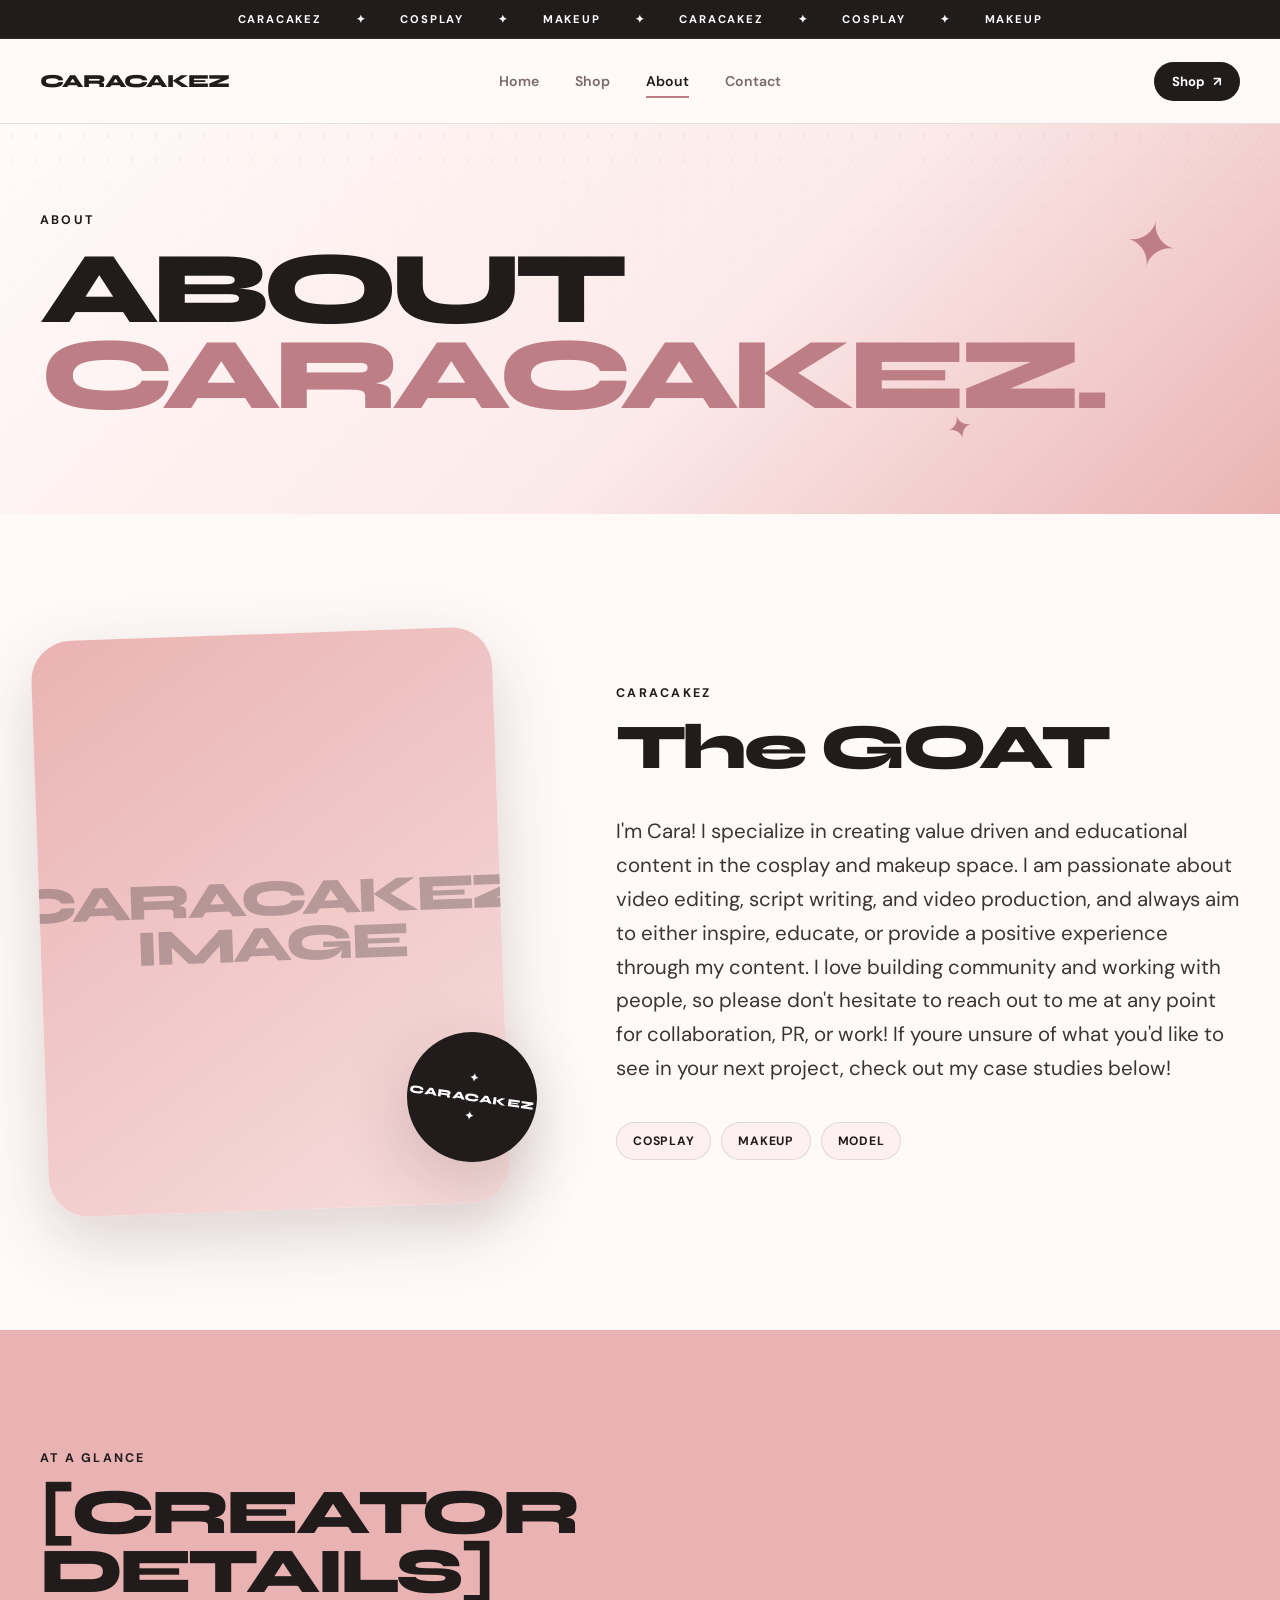
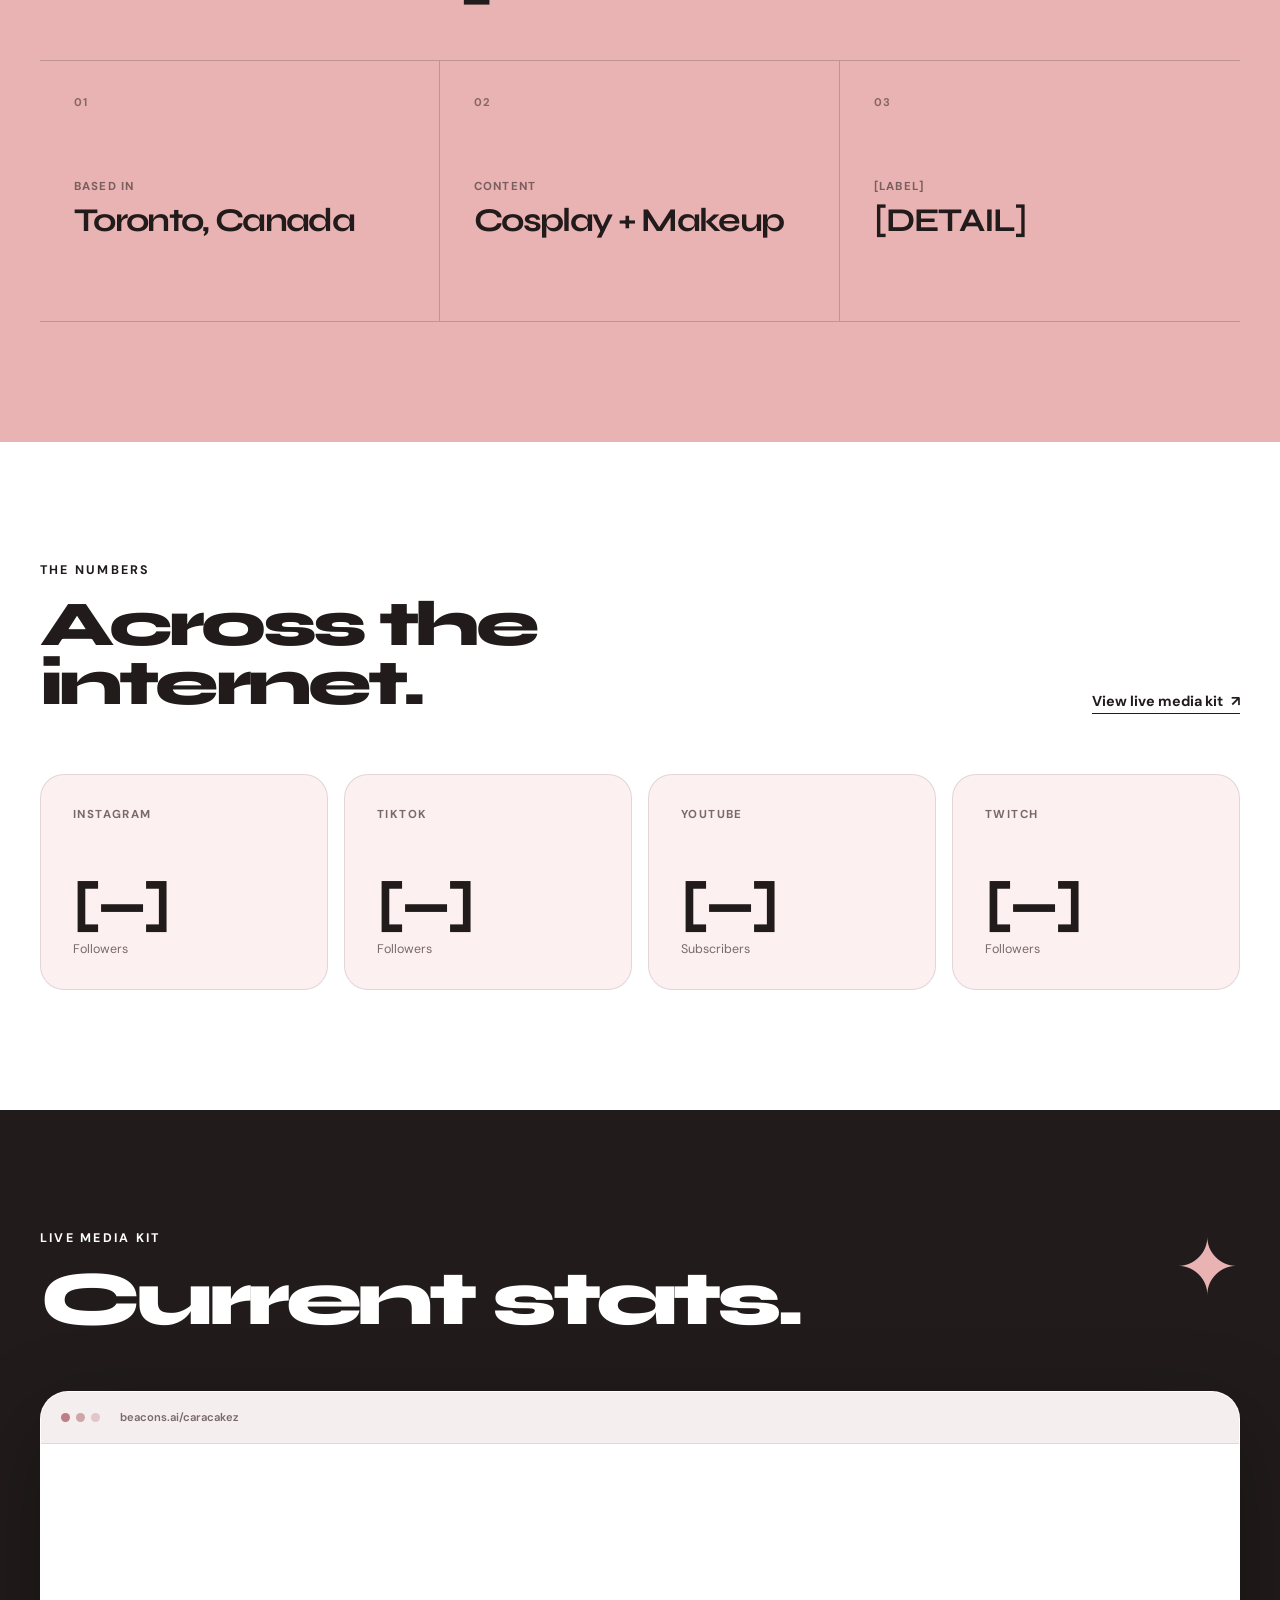
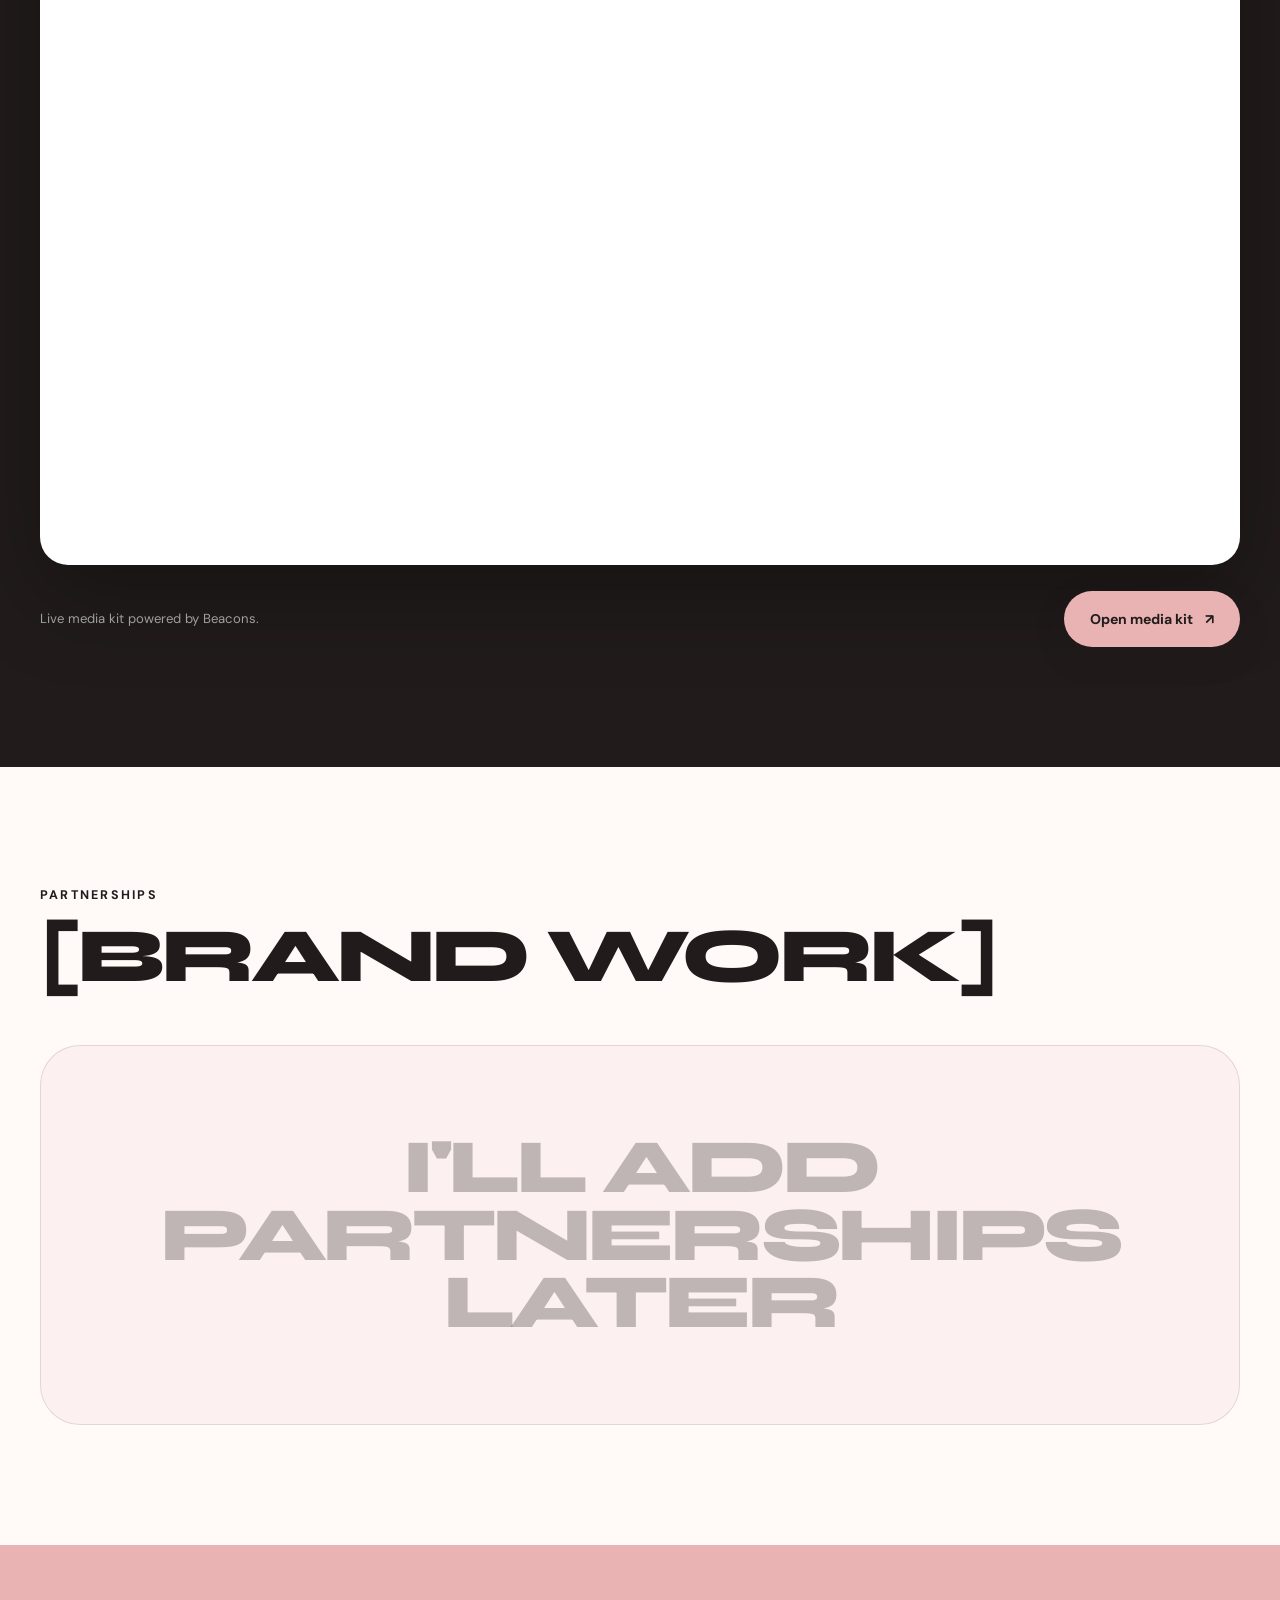
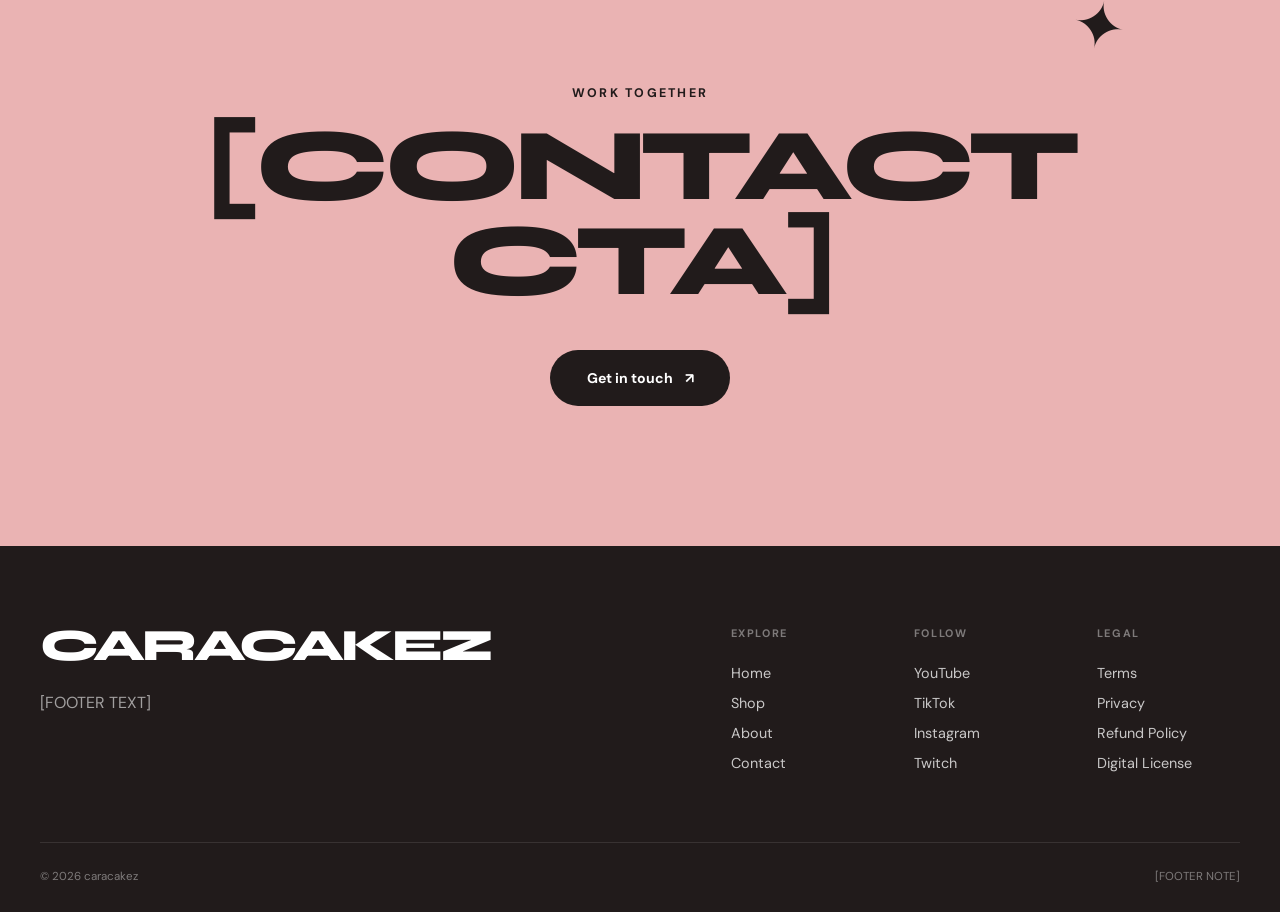
==== about.html @ 2de832c7 "1.0.1" ====
<!DOCTYPE html>
<html lang="en">

<head>
    <meta charset="UTF-8">
    <meta name="viewport" content="width=device-width, initial-scale=1.0">

    <title>About | caracakez</title>

    <meta
        name="description"
        content="About caracakez."
    >

    <!-- Fonts -->
    <link rel="preconnect" href="https://fonts.googleapis.com">
    <link rel="preconnect" href="https://fonts.gstatic.com" crossorigin>

    <link
        href="https://fonts.googleapis.com/css2?family=DM+Sans:wght@400;500;600;700&family=Syne:wght@500;600;700;800&display=swap"
        rel="stylesheet"
    >

    <!-- Styles -->
    <link rel="stylesheet" href="css/style.css">

    <!-- Scripts -->
    <script src="js/site.js" defer></script>
</head>

<body>

    <a class="skip-link" href="#main-content">
        Skip to content
    </a>


    <!-- =========================================================
         ANNOUNCEMENT BAR
    ========================================================== -->

    <div class="announcement-bar">

        <div class="announcement-bar__track">

            <span>CARACAKEZ</span>
            <span aria-hidden="true">✦</span>

            <span>COSPLAY</span>
            <span aria-hidden="true">✦</span>

            <span>MAKEUP</span>
            <span aria-hidden="true">✦</span>

            <span>CARACAKEZ</span>
            <span aria-hidden="true">✦</span>

            <span>COSPLAY</span>
            <span aria-hidden="true">✦</span>

            <span>MAKEUP</span>

        </div>

    </div>


    <!-- =========================================================
         HEADER
    ========================================================== -->

    <header class="site-header">

        <div class="site-header__inner">

            <a
                class="site-logo"
                href="index.html"
                aria-label="caracakez home"
            >
                CARACAKEZ
            </a>


            <nav
                class="desktop-nav"
                aria-label="Primary navigation"
            >

                <a
                    class="nav-link"
                    href="index.html"
                >
                    Home
                </a>

                <a
                    class="nav-link"
                    href="shop.html"
                >
                    Shop
                </a>

                <a
                    class="nav-link is-active"
                    href="about.html"
                >
                    About
                </a>

                <a
                    class="nav-link"
                    href="contact.html"
                >
                    Contact
                </a>

            </nav>


            <div class="site-header__actions">

                <a
                    class="header-shop-link"
                    href="shop.html"
                >
                    Shop
                    <span aria-hidden="true">↗</span>
                </a>

                <button
                    class="menu-toggle"
                    type="button"
                    aria-label="Open menu"
                    aria-expanded="false"
                    aria-controls="mobile-menu"
                >
                    <span></span>
                    <span></span>
                </button>

            </div>

        </div>


        <div
            class="mobile-menu"
            id="mobile-menu"
            aria-hidden="true"
        >

            <nav aria-label="Mobile navigation">

                <a href="index.html">Home</a>
                <a href="shop.html">Shop</a>
                <a href="about.html">About</a>
                <a href="contact.html">Contact</a>

            </nav>

        </div>

    </header>


    <!-- =========================================================
         MAIN
    ========================================================== -->

    <main id="main-content">


        <!-- =====================================================
             ABOUT HERO
        ====================================================== -->

        <section class="about-hero">

            <div
                class="about-hero__star about-hero__star--one"
                aria-hidden="true"
            >
                ✦
            </div>

            <div
                class="about-hero__star about-hero__star--two"
                aria-hidden="true"
            >
                ✦
            </div>


            <div class="about-hero__inner">

                <p class="eyebrow">
                    About
                </p>

                <h1 class="about-hero__title">
                    ABOUT
                    <span>CARACAKEZ.</span>
                </h1>

            </div>

        </section>


        <!-- =====================================================
             INTRO
        ====================================================== -->

        <section class="section about-intro">

            <div class="section-container about-intro__grid">


                <!-- Image -->

                <div class="about-intro__visual">

                    <div class="about-photo-placeholder">

                        <span>
                            CARACAKEZ
                            <br>
                            IMAGE
                        </span>

                    </div>

                    <div
                        class="about-intro__badge"
                        aria-hidden="true"
                    >   
                        ✦                     
                        <span>CARACAKEZ</span>
                        ✦
                    </div>

                </div>


                <!-- Bio -->

                <div class="about-intro__content">

                    <p class="eyebrow">
                        caracakez
                    </p>

                    <h2>
                        The GOAT
                    </h2>

                    <div class="about-bio">

                        <p>
                            I'm Cara! I specialize in creating value driven and educational content in the cosplay and makeup space. I am passionate about video editing, script writing, and video production, 
                            and always aim to either inspire, educate, or provide a positive experience through my content. I love building community and working with people, so please don't hesitate to reach out 
                            to me at any point for collaboration, PR, or work! If youre unsure of what you'd like to see in your next project, check out my case studies below!
                        </p>

                    </div>


                    <div class="about-tags">

                        <span>Cosplay</span>
                        <span>Makeup</span>
                        <span>Model</span>

                    </div>

                </div>

            </div>

        </section>


        <!-- =====================================================
             CREATOR DETAILS
        ====================================================== -->

        <section class="about-details">

            <div class="section-container">

                <div class="about-details__heading">

                    <p class="eyebrow">
                        At a glance
                    </p>

                    <h2>
                        [CREATOR DETAILS]
                    </h2>

                </div>


                <div class="about-details__grid">


                    <div class="about-detail-card">

                        <span class="about-detail-card__number">
                            01
                        </span>

                        <p class="about-detail-card__label">
                            Based in
                        </p>

                        <p class="about-detail-card__value">
                            Toronto, Canada
                        </p>

                    </div>


                    <div class="about-detail-card">

                        <span class="about-detail-card__number">
                            02
                        </span>

                        <p class="about-detail-card__label">
                            Content
                        </p>

                        <p class="about-detail-card__value">
                            Cosplay + Makeup
                        </p>

                    </div>


                    <div class="about-detail-card">

                        <span class="about-detail-card__number">
                            03
                        </span>

                        <p class="about-detail-card__label">
                            [LABEL]
                        </p>

                        <p class="about-detail-card__value">
                            [DETAIL]
                        </p>

                    </div>

                </div>

            </div>

        </section>


        <!-- =====================================================
             SOCIAL METRICS
        ====================================================== -->

        <section class="section about-metrics">

            <div class="section-container">


                <div class="about-metrics__header">

                    <div>

                        <p class="eyebrow">
                            The numbers
                        </p>

                        <h2>
                            Across the internet.
                        </h2>

                    </div>


                    <a
                        class="text-link text-link--arrow"
                        href="https://beacons.ai/caracakez/mediakit?origin=lib"
                        target="_blank"
                        rel="noopener noreferrer"
                    >
                        View live media kit
                        <span aria-hidden="true">↗</span>
                    </a>

                </div>


                <div class="about-metrics__grid">


                    <article class="about-metric-card">

                        <p class="about-metric-card__platform">
                            Instagram
                        </p>

                        <p class="about-metric-card__value">
                            [—]
                        </p>

                        <p class="about-metric-card__detail">
                            Followers
                        </p>

                    </article>


                    <article class="about-metric-card">

                        <p class="about-metric-card__platform">
                            TikTok
                        </p>

                        <p class="about-metric-card__value">
                            [—]
                        </p>

                        <p class="about-metric-card__detail">
                            Followers
                        </p>

                    </article>


                    <article class="about-metric-card">

                        <p class="about-metric-card__platform">
                            YouTube
                        </p>

                        <p class="about-metric-card__value">
                            [—]
                        </p>

                        <p class="about-metric-card__detail">
                            Subscribers
                        </p>

                    </article>


                    <article class="about-metric-card">

                        <p class="about-metric-card__platform">
                            Twitch
                        </p>

                        <p class="about-metric-card__value">
                            [—]
                        </p>

                        <p class="about-metric-card__detail">
                            Followers
                        </p>

                    </article>


                </div>

            </div>

        </section>


        <!-- =====================================================
             LIVE BEACONS MEDIA KIT
        ====================================================== -->

        <section class="beacons-section">

            <div class="section-container">


                <div class="beacons-section__header">

                    <div>

                        <p class="eyebrow">
                            Live media kit
                        </p>

                        <h2>
                            Current stats.                            
                        </h2>

                    </div>


                    <div
                        class="beacons-section__star"
                        aria-hidden="true"
                    >
                        ✦
                    </div>

                </div>


                <div class="beacons-embed-shell">

                    <div class="beacons-embed-shell__top">

                        <div class="beacons-window-dots" aria-hidden="true">
                            <span></span>
                            <span></span>
                            <span></span>
                        </div>

                        <span class="beacons-embed-shell__url">
                            beacons.ai/caracakez
                        </span>

                    </div>


                    <div class="beacons-embed">

                        <iframe
                            src="https://beacons.ai/caracakez/mediakit?origin=lib"
                            title="caracakez live Beacons media kit"
                            loading="lazy"
                            referrerpolicy="strict-origin-when-cross-origin"
                        ></iframe>

                    </div>

                </div>


                <div class="beacons-section__fallback">

                    <p>
                        Live media kit powered by Beacons.
                    </p>

                    <a
                        class="button button--primary"
                        href="https://beacons.ai/caracakez/mediakit?origin=lib"
                        target="_blank"
                        rel="noopener noreferrer"
                    >
                        Open media kit

                        <span aria-hidden="true">
                            ↗
                        </span>
                    </a>

                </div>

            </div>

        </section>


        <!-- =====================================================
             PARTNERSHIPS
        ====================================================== -->

        <section class="section about-partnerships">

            <div class="section-container">


                <div class="section-heading">

                    <div>

                        <p class="eyebrow">
                            Partnerships
                        </p>

                        <h2>
                            [BRAND WORK]
                        </h2>

                    </div>

                </div>


                <div class="partnership-placeholder">

                    <span>
                        I'LL ADD
                        <br>
                        PARTNERSHIPS
                        <br>
                        LATER
                    </span>

                </div>

            </div>

        </section>


        <!-- =====================================================
             CONTACT CTA
        ====================================================== -->

        <section class="about-contact-cta">

            <div
                class="about-contact-cta__star"
                aria-hidden="true"
            >
                ✦
            </div>

            <div class="about-contact-cta__inner">

                <p class="eyebrow">
                    Work together
                </p>

                <h2>
                    [CONTACT CTA]
                </h2>

                <a
                    class="button button--dark"
                    href="contact.html"
                >
                    Get in touch

                    <span aria-hidden="true">
                        ↗
                    </span>
                </a>

            </div>

        </section>


    </main>


    <!-- =========================================================
         FOOTER
    ========================================================== -->

    <footer class="site-footer">

        <div class="site-footer__top">


            <div class="site-footer__brand">

                <a
                    class="site-footer__logo"
                    href="index.html"
                >
                    CARACAKEZ
                </a>

                <p>
                    [FOOTER TEXT]
                </p>

            </div>


            <div class="site-footer__nav">


                <div>

                    <p class="footer-heading">
                        Explore
                    </p>

                    <a href="index.html">Home</a>
                    <a href="shop.html">Shop</a>
                    <a href="about.html">About</a>
                    <a href="contact.html">Contact</a>

                </div>


                <div>

                    <p class="footer-heading">
                        Follow
                    </p>

                    <a href="#" target="_blank" rel="noopener noreferrer">
                        YouTube
                    </a>

                    <a href="#" target="_blank" rel="noopener noreferrer">
                        TikTok
                    </a>

                    <a href="#" target="_blank" rel="noopener noreferrer">
                        Instagram
                    </a>

                    <a href="#" target="_blank" rel="noopener noreferrer">
                        Twitch
                    </a>

                </div>


                <div>

                    <p class="footer-heading">
                        Legal
                    </p>

                    <a href="legal/terms.html">
                        Terms
                    </a>

                    <a href="legal/privacy.html">
                        Privacy
                    </a>

                    <a href="legal/refund-policy.html">
                        Refund Policy
                    </a>

                    <a href="legal/license.html">
                        Digital License
                    </a>

                </div>


            </div>

        </div>


        <div class="site-footer__bottom">

            <p>
                © <span id="current-year">2026</span>
                caracakez
            </p>

            <p>
                [FOOTER NOTE]
            </p>

        </div>

    </footer>

</body>

</html>
---- css/style.css ----
/* =========================================================
   CARACAKEZ
   Global Styles
========================================================= */


/* =========================================================
   ROOT
========================================================= */

:root {
    --pink: #eab3b3;
    --pink-light: #f7dddd;
    --pink-soft: #fdf0f0;
    --pink-deep: #bd7e86;

    --cream: #fffaf8;
    --white: #ffffff;

    --ink: #211b1b;
    --ink-soft: #3e3333;
    --muted: #7b6969;

    --border: rgba(33, 27, 27, 0.12);
    --border-light: rgba(255, 255, 255, 0.18);

    --shadow-soft:
        0 20px 60px rgba(68, 36, 36, 0.10);

    --shadow-medium:
        0 24px 70px rgba(68, 36, 36, 0.18);

    --max-width: 1440px;

    --header-height: 84px;

    --radius-small: 12px;
    --radius-medium: 24px;
    --radius-large: 40px;
}


/* =========================================================
   RESET
========================================================= */

*,
*::before,
*::after {
    box-sizing: border-box;
}

html {
    scroll-behavior: smooth;
}

body {
    margin: 0;

    background:
        var(--cream);

    color:
        var(--ink);

    font-family:
        "DM Sans",
        sans-serif;

    -webkit-font-smoothing:
        antialiased;

    overflow-x:
        hidden;
}

img {
    display: block;

    width: 100%;
}

a {
    color:
        inherit;

    text-decoration:
        none;
}

button,
input,
textarea,
select {
    font:
        inherit;
}

button {
    color:
        inherit;
}

::selection {
    background:
        var(--pink);

    color:
        var(--ink);
}


/* =========================================================
   ACCESSIBILITY
========================================================= */

.skip-link {
    position: fixed;

    top: 16px;
    left: 16px;

    z-index: 9999;

    padding:
        12px 18px;

    background:
        var(--ink);

    color:
        var(--white);

    border-radius:
        999px;

    transform:
        translateY(-200%);

    transition:
        transform 0.2s ease;
}

.skip-link:focus {
    transform:
        translateY(0);
}


/* =========================================================
   GENERAL
========================================================= */

.section {
    position: relative;

    padding:
        120px 40px;
}

.section-container {
    width: 100%;

    max-width:
        var(--max-width);

    margin:
        0 auto;
}

.eyebrow {
    margin:
        0 0 18px;

    font-size:
        0.78rem;

    font-weight:
        700;

    letter-spacing:
        0.18em;

    text-transform:
        uppercase;
}

h1,
h2,
h3,
p {
    margin-top:
        0;
}

h1,
h2,
h3 {
    font-family:
        "Syne",
        sans-serif;
}

h2 {
    margin-bottom:
        0;

    font-size:
        clamp(3rem, 6vw, 6.5rem);

    font-weight:
        800;

    line-height:
        0.92;

    letter-spacing:
        -0.06em;
}


/* =========================================================
   ANNOUNCEMENT BAR
========================================================= */

.announcement-bar {
    position: relative;

    z-index: 100;

    width: 100%;

    overflow:
        hidden;

    background:
        var(--ink);

    color:
        var(--white);

    border-bottom:
        1px solid rgba(255, 255, 255, 0.08);
}

.announcement-bar__track {
    display: flex;

    align-items: center;

    justify-content: center;

    gap:
        34px;

    min-width:
        max-content;

    padding:
        12px 30px;

    font-size:
        0.7rem;

    font-weight:
        700;

    letter-spacing:
        0.16em;

    white-space:
        nowrap;
}


/* =========================================================
   HEADER
========================================================= */

.site-header {
    position:
        relative;

    z-index:
        90;

    background:
        rgba(255, 250, 248, 0.9);

    border-bottom:
        1px solid var(--border);

    backdrop-filter:
        blur(18px);

    -webkit-backdrop-filter:
        blur(18px);
}

.site-header__inner {
    display:
        grid;

    grid-template-columns:
        1fr auto 1fr;

    align-items:
        center;

    width:
        100%;

    max-width:
        var(--max-width);

    min-height:
        var(--header-height);

    margin:
        0 auto;

    padding:
        0 40px;
}

.site-logo {
    justify-self:
        start;

    font-family:
        "Syne",
        sans-serif;

    font-size:
        1.15rem;

    font-weight:
        800;

    letter-spacing:
        -0.04em;
}

.desktop-nav {
    display:
        flex;

    align-items:
        center;

    justify-content:
        center;

    gap:
        36px;
}

.nav-link {
    position:
        relative;

    padding:
        8px 0;

    font-size:
        0.88rem;

    font-weight:
        600;

    color:
        var(--muted);

    transition:
        color 0.2s ease;
}

.nav-link::after {
    content:
        "";

    position:
        absolute;

    left:
        0;

    bottom:
        0;

    width:
        100%;

    height:
        2px;

    background:
        var(--pink-deep);

    transform:
        scaleX(0);

    transform-origin:
        right;

    transition:
        transform 0.25s ease;
}

.nav-link:hover,
.nav-link.is-active {
    color:
        var(--ink);
}

.nav-link:hover::after,
.nav-link.is-active::after {
    transform:
        scaleX(1);

    transform-origin:
        left;
}

.site-header__actions {
    display:
        flex;

    align-items:
        center;

    justify-content:
        flex-end;

    gap:
        20px;
}

.header-shop-link {
    display:
        inline-flex;

    align-items:
        center;

    gap:
        8px;

    padding:
        11px 18px;

    background:
        var(--ink);

    color:
        var(--white);

    border-radius:
        999px;

    font-size:
        0.82rem;

    font-weight:
        700;

    transition:
        transform 0.2s ease,
        background 0.2s ease;
}

.header-shop-link:hover {
    background:
        var(--pink-deep);

    transform:
        translateY(-2px);
}

.menu-toggle {
    display:
        none;

    width:
        44px;

    height:
        44px;

    padding:
        0;

    border:
        0;

    background:
        transparent;

    cursor:
        pointer;
}

.menu-toggle span {
    display:
        block;

    width:
        22px;

    height:
        2px;

    margin:
        5px auto;

    background:
        var(--ink);

    border-radius:
        999px;

    transition:
        transform 0.25s ease;
}


/* =========================================================
   MOBILE MENU
========================================================= */

.mobile-menu {
    display:
        none;

    padding:
        20px 24px 28px;

    background:
        var(--cream);

    border-top:
        1px solid var(--border);
}

.mobile-menu.is-open {
    display:
        block;
}

.mobile-menu nav {
    display:
        flex;

    flex-direction:
        column;

    gap:
        4px;
}

.mobile-menu a {
    padding:
        18px 0;

    font-family:
        "Syne",
        sans-serif;

    font-size:
        2rem;

    font-weight:
        700;

    border-bottom:
        1px solid var(--border);
}


/* =========================================================
   HERO
========================================================= */

.hero {
    position:
        relative;

    min-height:
        calc(100vh - 120px);

    overflow:
        hidden;

    background:
        linear-gradient(
            135deg,
            #fffaf8 0%,
            #fceaea 50%,
            #efc2c2 100%
        );
}

.hero::before {
    content:
        "";

    position:
        absolute;

    inset:
        0;

    pointer-events:
        none;

    background-image:
        radial-gradient(
            rgba(33, 27, 27, 0.09) 1px,
            transparent 1px
        );

    background-size:
        24px 24px;

    mask-image:
        linear-gradient(
            to bottom,
            rgba(0, 0, 0, 0.5),
            transparent 80%
        );
}

.hero__inner {
    position:
        relative;

    z-index:
        2;

    display:
        grid;

    grid-template-columns:
        minmax(0, 1.05fr)
        minmax(420px, 0.95fr);

    align-items:
        center;

    gap:
        80px;

    width:
        100%;

    max-width:
        var(--max-width);

    min-height:
        calc(100vh - 120px);

    margin:
        0 auto;

    padding:
        70px 40px 110px;
}

.hero__content {
    position:
        relative;

    z-index:
        4;
}

.hero__title {
    margin:
        0;

    font-size:
        clamp(5rem, 10vw, 10rem);

    font-weight:
        800;

    line-height:
        0.76;

    letter-spacing:
        -0.085em;
}

.hero__title-line {
    display:
        block;
}

.hero__title-line--accent {
    color:
        var(--pink-deep);

    transform:
        translateX(0.06em);
}

.hero__description {
    max-width:
        560px;

    margin:
        40px 0 0;

    font-size:
        clamp(1.05rem, 1.4vw, 1.3rem);

    line-height:
        1.6;

    color:
        var(--ink-soft);
}

.hero__actions {
    display:
        flex;

    align-items:
        center;

    gap:
        26px;

    margin-top:
        38px;
}


/* =========================================================
   BUTTONS
========================================================= */

.button {
    display:
        inline-flex;

    align-items:
        center;

    justify-content:
        center;

    gap:
        12px;

    min-height:
        56px;

    padding:
        0 26px;

    border-radius:
        999px;

    font-size:
        0.88rem;

    font-weight:
        700;

    transition:
        transform 0.2s ease,
        box-shadow 0.2s ease,
        background 0.2s ease,
        color 0.2s ease;
}

.button span {
    transition:
        transform 0.2s ease;
}

.button:hover span {
    transform:
        translate(2px, -2px);
}

.button--primary {
    background:
        var(--ink);

    color:
        var(--white);

    box-shadow:
        0 10px 30px rgba(33, 27, 27, 0.18);
}

.button--primary:hover {
    transform:
        translateY(-3px);

    box-shadow:
        0 16px 38px rgba(33, 27, 27, 0.24);
}

.button--secondary {
    background:
        var(--pink);

    color:
        var(--ink);
}

.button--secondary:hover {
    transform:
        translateY(-3px);

    background:
        var(--pink-light);
}

.button--dark {
    background:
        var(--ink);

    color:
        var(--white);

    min-width:
        180px;
}

.button--dark:hover {
    transform:
        translateY(-3px);

    background:
        #000;
}


/* =========================================================
   TEXT LINKS
========================================================= */

.text-link {
    position:
        relative;

    display:
        inline-flex;

    align-items:
        center;

    gap:
        8px;

    padding-bottom:
        4px;

    font-size:
        0.9rem;

    font-weight:
        700;
}

.text-link::after {
    content:
        "";

    position:
        absolute;

    left:
        0;

    bottom:
        0;

    width:
        100%;

    height:
        1px;

    background:
        currentColor;

    transform:
        scaleX(1);

    transform-origin:
        left;

    transition:
        transform 0.2s ease;
}

.text-link:hover::after {
    transform:
        scaleX(0);

    transform-origin:
        right;
}


/* =========================================================
   HERO VISUAL
========================================================= */

.hero__visual {
    position:
        relative;

    display:
        flex;

    align-items:
        center;

    justify-content:
        center;

    min-height:
        620px;
}

.hero-card {
    position:
        relative;

    z-index:
        3;

    width:
        min(100%, 500px);

    padding:
        14px;

    background:
        rgba(255, 255, 255, 0.62);

    border:
        1px solid rgba(255, 255, 255, 0.72);

    border-radius:
        36px;

    box-shadow:
        var(--shadow-medium);

    backdrop-filter:
        blur(18px);

    transform:
        rotate(2.5deg);
}

.hero-card__label {
    position:
        absolute;

    top:
        32px;

    left:
        32px;

    z-index:
        3;

    padding:
        8px 12px;

    background:
        var(--ink);

    color:
        var(--white);

    border-radius:
        999px;

    font-family:
        "Syne",
        sans-serif;

    font-size:
        0.65rem;

    font-weight:
        800;

    letter-spacing:
        0.12em;
}

.hero-card__placeholder {
    display:
        flex;

    align-items:
        center;

    justify-content:
        center;

    aspect-ratio:
        4 / 5;

    overflow:
        hidden;

    background:
        linear-gradient(
            145deg,
            #eab3b3,
            #f8dddd
        );

    border-radius:
        26px;

    color:
        rgba(33, 27, 27, 0.32);

    font-family:
        "Syne",
        sans-serif;

    font-size:
        clamp(2rem, 4vw, 4rem);

    font-weight:
        800;

    line-height:
        0.92;

    text-align:
        center;

    letter-spacing:
        -0.06em;
}

.floating-tag {
    position:
        absolute;

    z-index:
        5;

    display:
        flex;

    align-items:
        center;

    justify-content:
        center;

    width:
        120px;

    height:
        120px;

    padding:
        18px;

    background:
        var(--white);

    border:
        1px solid var(--border);

    box-shadow:
        var(--shadow-soft);

    font-family:
        "Syne",
        sans-serif;

    font-size:
        0.78rem;

    font-weight:
        800;

    line-height:
        1.1;

    letter-spacing:
        0.02em;

    text-align:
        center;
}

.floating-tag--one {
    top:
        70px;

    right:
        -5px;

    border-radius:
        50%;

    transform:
        rotate(10deg);
}

.floating-tag--two {
    left:
        10px;

    bottom:
        75px;

    border-radius:
        20px;

    transform:
        rotate(-8deg);
}

.hero-star {
    position:
        absolute;

    color:
        var(--pink-deep);

    line-height:
        1;

    pointer-events:
        none;
}

.hero-star--one {
    top:
        130px;

    left:
        2%;

    font-size:
        3.5rem;

    transform:
        rotate(12deg);
}

.hero-star--two {
    right:
        3%;

    bottom:
        155px;

    font-size:
        2.3rem;

    transform:
        rotate(-14deg);
}

.hero-orb {
    position:
        absolute;

    border-radius:
        50%;

    filter:
        blur(2px);

    pointer-events:
        none;
}

.hero-orb--one {
    top:
        -260px;

    right:
        -180px;

    width:
        650px;

    height:
        650px;

    background:
        rgba(255, 255, 255, 0.32);
}

.hero-orb--two {
    bottom:
        -300px;

    left:
        -240px;

    width:
        700px;

    height:
        700px;

    background:
        rgba(234, 179, 179, 0.35);
}

.hero-scroll {
    position:
        absolute;

    z-index:
        4;

    left:
        40px;

    bottom:
        32px;

    display:
        flex;

    align-items:
        center;

    gap:
        10px;

    font-size:
        0.7rem;

    font-weight:
        700;

    letter-spacing:
        0.16em;
}


/* =========================================================
   SECTION HEADINGS
========================================================= */

.section-heading {
    display:
        flex;

    align-items:
        flex-end;

    justify-content:
        space-between;

    gap:
        40px;

    margin-bottom:
        54px;
}


/* =========================================================
   FEATURED PRODUCTS
========================================================= */

.featured-section {
    background:
        var(--cream);
}

.product-grid {
    display:
        grid;

    grid-template-columns:
        repeat(3, minmax(0, 1fr));

    gap:
        24px;
}

.product-card {
    min-width:
        0;
}

.product-card__image-link {
    display:
        block;
}

.product-card__media {
    position:
        relative;

    overflow:
        hidden;

    aspect-ratio:
        4 / 5;

    background:
        var(--pink-soft);

    border-radius:
        var(--radius-medium);

    transition:
        transform 0.35s cubic-bezier(0.2, 0.8, 0.2, 1),
        box-shadow 0.35s ease;
}

.product-card:hover .product-card__media {
    transform:
        translateY(-8px);

    box-shadow:
        var(--shadow-medium);
}

.product-placeholder {
    display:
        flex;

    align-items:
        center;

    justify-content:
        center;

    width:
        100%;

    height:
        100%;

    background:
        linear-gradient(
            145deg,
            #f8dede,
            #eab3b3
        );

    color:
        rgba(33, 27, 27, 0.28);

    font-family:
        "Syne",
        sans-serif;

    font-size:
        clamp(1.8rem, 3vw, 3.5rem);

    font-weight:
        800;

    line-height:
        0.92;

    text-align:
        center;

    letter-spacing:
        -0.05em;

    transition:
        transform 0.5s cubic-bezier(0.2, 0.8, 0.2, 1);
}

.product-card:hover .product-placeholder {
    transform:
        scale(1.045);
}

.product-card__badge {
    position:
        absolute;

    top:
        18px;

    left:
        18px;

    padding:
        8px 12px;

    background:
        var(--ink);

    color:
        var(--white);

    border-radius:
        999px;

    font-size:
        0.65rem;

    font-weight:
        800;

    letter-spacing:
        0.1em;
}

.product-card__info {
    display:
        flex;

    align-items:
        flex-start;

    justify-content:
        space-between;

    gap:
        20px;

    padding:
        20px 5px 0;
}

.product-card__category {
    margin-bottom:
        7px;

    color:
        var(--muted);

    font-size:
        0.68rem;

    font-weight:
        700;

    letter-spacing:
        0.13em;
}

.product-card h3 {
    margin:
        0;

    font-size:
        1.25rem;

    font-weight:
        700;

    letter-spacing:
        -0.035em;
}

.product-card h3 a {
    transition:
        color 0.2s ease;
}

.product-card h3 a:hover {
    color:
        var(--pink-deep);
}

.product-card__price {
    flex:
        none;

    margin:
        0;

    font-size:
        0.92rem;

    font-weight:
        700;
}


/* =========================================================
   BRAND STATEMENT
========================================================= */

.brand-statement {
    position:
        relative;

    overflow:
        hidden;

    background:
        var(--ink);

    color:
        var(--white);
}

.brand-statement__marquee {
    overflow:
        hidden;

    border-bottom:
        1px solid var(--border-light);
}

.brand-statement__track {
    display:
        flex;

    align-items:
        center;

    gap:
        36px;

    width:
        max-content;

    padding:
        20px 0;

    font-family:
        "Syne",
        sans-serif;

    font-size:
        clamp(1.5rem, 3vw, 2.8rem);

    font-weight:
        800;

    letter-spacing:
        -0.04em;

    white-space:
        nowrap;
}

.brand-statement__inner {
    max-width:
        1180px;

    margin:
        0 auto;

    padding:
        130px 40px 145px;
}

.brand-statement__copy {
    max-width:
        1000px;

    margin:
        0;

    font-family:
        "Syne",
        sans-serif;

    font-size:
        clamp(3rem, 7vw, 7.5rem);

    font-weight:
        700;

    line-height:
        0.94;

    letter-spacing:
        -0.065em;
}


/* =========================================================
   CREATOR SECTION
========================================================= */

.creator-section {
    background:
        var(--pink-soft);
}

.creator-section__grid {
    display:
        grid;

    grid-template-columns:
        minmax(0, 0.9fr)
        minmax(0, 1.1fr);

    align-items:
        center;

    gap:
        clamp(60px, 8vw, 140px);
}

.creator-section__visual {
    position:
        relative;
}

.creator-image-placeholder {
    display:
        flex;

    align-items:
        center;

    justify-content:
        center;

    aspect-ratio:
        4 / 5;

    overflow:
        hidden;

    background:
        linear-gradient(
            145deg,
            var(--pink),
            #f9e1e1
        );

    border-radius:
        var(--radius-large);

    box-shadow:
        var(--shadow-soft);

    color:
        rgba(33, 27, 27, 0.3);

    font-family:
        "Syne",
        sans-serif;

    font-size:
        clamp(2rem, 5vw, 5rem);

    font-weight:
        800;

    line-height:
        0.9;

    text-align:
        center;

    letter-spacing:
        -0.06em;

    transform:
        rotate(-2deg);
}

.creator-section__content h2 {
    margin-bottom:
        32px;
}

.creator-section__intro {
    max-width:
        700px;

    margin-bottom:
        36px;

    font-size:
        clamp(1.2rem, 2vw, 1.7rem);

    line-height:
        1.5;

    color:
        var(--ink-soft);
}


/* =========================================================
   METRICS
========================================================= */

.metrics-section {
    padding:
        120px 40px;

    background:
        var(--white);
}

.metrics-section__heading {
    display:
        flex;

    align-items:
        flex-end;

    justify-content:
        space-between;

    gap:
        30px;

    margin-bottom:
        65px;
}

.metrics-section__heading h2 {
    max-width: 680px;

    font-size:
        clamp(2.6rem, 4.5vw, 5rem);

    letter-spacing:
        -0.05em;
}

.metrics-grid {
    display:
        grid;

    grid-template-columns:
        repeat(4, minmax(0, 1fr));

    border-top:
        1px solid var(--border);

    border-bottom:
        1px solid var(--border);
}

.metric {
    position:
        relative;

    padding:
        48px 30px;

    border-right:
        1px solid var(--border);
}

.metric:last-child {
    border-right:
        0;
}

.metric__value {
    margin:
        0;

    font-family:
        "Syne",
        sans-serif;

    font-size:
        clamp(2.7rem, 5vw, 5rem);

    font-weight:
        800;

    line-height:
        1;

    letter-spacing:
        -0.06em;
}

.metric__label {
    margin:
        12px 0 0;

    color:
        var(--muted);

    font-size:
        0.78rem;

    font-weight:
        700;

    letter-spacing:
        0.12em;

    text-transform:
        uppercase;
}

.metrics-section__note {
    margin:
        20px 0 0;

    color:
        var(--muted);

    font-size:
        0.75rem;
}


/* =========================================================
   FINAL CTA
========================================================= */

.final-cta {
    position:
        relative;

    overflow:
        hidden;

    padding:
        150px 40px;

    background:
        var(--pink);

    text-align:
        center;
}

.final-cta::before,
.final-cta::after {
    content:
        "";

    position:
        absolute;

    width:
        440px;

    height:
        440px;

    border:
        1px solid rgba(33, 27, 27, 0.14);

    border-radius:
        50%;
}

.final-cta::before {
    top:
        -250px;

    left:
        -140px;
}

.final-cta::after {
    right:
        -160px;

    bottom:
        -270px;
}

.final-cta__inner {
    position:
        relative;

    z-index:
        2;

    max-width:
        1000px;

    margin:
        0 auto;
}

.final-cta__star {
    margin-bottom:
        20px;

    font-size:
        3rem;
}

.final-cta h2 {
    margin-bottom:
        42px;

    font-size:
        clamp(4rem, 9vw, 9rem);
}


/* =========================================================
   FOOTER
========================================================= */

.site-footer {
    padding:
        80px 40px 28px;

    background:
        var(--ink);

    color:
        var(--white);
}

.site-footer__top {
    display:
        grid;

    grid-template-columns:
        1.2fr 1fr;

    gap:
        80px;

    max-width:
        var(--max-width);

    margin:
        0 auto;

    padding-bottom:
        70px;
}

.site-footer__logo {
    display:
        inline-block;

    margin-bottom:
        24px;

    font-family:
        "Syne",
        sans-serif;

    font-size:
        clamp(2rem, 3.5vw, 3.6rem);

    font-weight:
        800;

    line-height:
        0.9;

    letter-spacing:
        -0.07em;
}

.site-footer__brand p {
    max-width:
        380px;

    margin:
        0;

    color:
        rgba(255, 255, 255, 0.58);

    line-height:
        1.6;
}

.site-footer__nav {
    display:
        grid;

    grid-template-columns:
        repeat(3, 1fr);

    gap:
        40px;
}

.site-footer__nav > div {
    display:
        flex;

    flex-direction:
        column;

    align-items:
        flex-start;

    gap:
        12px;
}

.footer-heading {
    margin:
        0 0 12px;

    color:
        rgba(255, 255, 255, 0.42);

    font-size:
        0.68rem;

    font-weight:
        700;

    letter-spacing:
        0.14em;

    text-transform:
        uppercase;
}

.site-footer__nav a {
    position:
        relative;

    color:
        rgba(255, 255, 255, 0.76);

    font-size:
        0.9rem;

    transition:
        color 0.2s ease,
        transform 0.2s ease;
}

.site-footer__nav a:hover {
    color:
        var(--white);

    transform:
        translateX(3px);
}

.site-footer__bottom {
    display:
        flex;

    align-items:
        center;

    justify-content:
        space-between;

    gap:
        30px;

    max-width:
        var(--max-width);

    margin:
        0 auto;

    padding-top:
        26px;

    border-top:
        1px solid rgba(255, 255, 255, 0.1);

    color:
        rgba(255, 255, 255, 0.42);

    font-size:
        0.72rem;
}

.site-footer__bottom p {
    margin:
        0;
}


/* =========================================================
   ANIMATION
========================================================= */

@keyframes float {
    0%,
    100% {
        transform:
            translateY(0)
            rotate(10deg);
    }

    50% {
        transform:
            translateY(-12px)
            rotate(7deg);
    }
}

@keyframes floatReverse {
    0%,
    100% {
        transform:
            translateY(0)
            rotate(-8deg);
    }

    50% {
        transform:
            translateY(10px)
            rotate(-4deg);
    }
}

.floating-tag--one {
    animation:
        float 5s ease-in-out infinite;
}

.floating-tag--two {
    animation:
        floatReverse 6s ease-in-out infinite;
}


/* =========================================================
   RESPONSIVE
========================================================= */

@media (max-width: 1100px) {

    .hero__inner {
        grid-template-columns:
            1fr 0.85fr;

        gap:
            40px;
    }

    .hero__visual {
        min-height:
            520px;
    }

    .site-footer__top {
        grid-template-columns:
            1fr;
    }

}


@media (max-width: 900px) {

    :root {
        --header-height:
            72px;
    }


    .section {
        padding:
            90px 24px;
    }


    .site-header__inner {
        display:
            flex;

        justify-content:
            space-between;

        padding:
            0 24px;
    }


    .desktop-nav,
    .header-shop-link {
        display:
            none;
    }


    .menu-toggle {
        display:
            block;
    }


    .hero {
        min-height:
            auto;
    }


    .hero__inner {
        grid-template-columns:
            1fr;

        min-height:
            auto;

        padding:
            80px 24px 100px;
    }


    .hero__title {
        font-size:
            clamp(5rem, 20vw, 9rem);
    }


    .hero__visual {
        min-height:
            auto;

        padding:
            20px 0 30px;
    }


    .hero-card {
        width:
            min(90%, 520px);
    }


    .hero-scroll {
        display:
            none;
    }


    .product-grid {
        grid-template-columns:
            repeat(2, minmax(0, 1fr));
    }


    .product-card:last-child {
        display:
            none;
    }


    .brand-statement__inner {
        padding:
            100px 24px 110px;
    }


    .creator-section__grid {
        grid-template-columns:
            1fr;
    }


    .creator-section__visual {
        width:
            min(80%, 540px);

        margin:
            0 auto;
    }


    .metrics-section {
        padding:
            90px 24px;
    }


    .metrics-grid {
        grid-template-columns:
            repeat(2, 1fr);
    }


    .metric:nth-child(2) {
        border-right:
            0;
    }


    .metric:nth-child(-n + 2) {
        border-bottom:
            1px solid var(--border);
    }


    .final-cta {
        padding:
            110px 24px;
    }


    .site-footer {
        padding:
            70px 24px 26px;
    }

}


@media (max-width: 600px) {

    .announcement-bar__track {
        justify-content:
            flex-start;

        gap:
            20px;

        font-size:
            0.62rem;
    }


    .site-logo {
        font-size:
            1rem;
    }


    .hero__inner {
        padding-top:
            65px;
    }


    .hero__title {
        font-size:
            clamp(4.4rem, 22vw, 7rem);

        line-height:
            0.8;
    }


    .hero__description {
        margin-top:
            30px;

        font-size:
            1rem;
    }


    .hero__actions {
        align-items:
            flex-start;

        flex-direction:
            column;

        gap:
            20px;
    }


    .button {
        width:
            100%;
    }


    .hero-card {
        width:
            90%;

        border-radius:
            26px;
    }


    .hero-card__placeholder {
        border-radius:
            18px;
    }


    .floating-tag {
        width:
            90px;

        height:
            90px;

        font-size:
            0.63rem;
    }


    .floating-tag--one {
        top:
            8px;

        right:
            0;
    }


    .floating-tag--two {
        left:
            0;

        bottom:
            0;
    }


    .section-heading {
        align-items:
            flex-start;

        flex-direction:
            column;

        margin-bottom:
            38px;
    }


    .product-grid {
        grid-template-columns:
            1fr;
    }


    .product-card:last-child {
        display:
            block;
    }


    .product-card__media {
        aspect-ratio:
            1 / 1.15;
    }


    .brand-statement__track {
        gap:
            20px;
    }


    .brand-statement__copy {
        font-size:
            clamp(2.8rem, 15vw, 5rem);
    }


    .creator-section__visual {
        width:
            100%;
    }


    .metrics-section__heading {
        align-items:
            flex-start;

        flex-direction:
            column;
    }


    .metrics-grid {
        grid-template-columns:
            1fr 1fr;
    }


    .metric {
        padding:
            34px 20px;
    }


    .metric__value {
        font-size:
            clamp(2.2rem, 12vw, 4rem);
    }


    .final-cta h2 {
        font-size:
            clamp(3.5rem, 18vw, 6rem);
    }


    .site-footer__nav {
        grid-template-columns:
            1fr 1fr;

        gap:
            50px 30px;
    }


    .site-footer__bottom {
        align-items:
            flex-start;

        flex-direction:
            column;

        gap:
            10px;
    }

}


/* =========================================================
   REDUCED MOTION
========================================================= */

@media (prefers-reduced-motion: reduce) {

    html {
        scroll-behavior:
            auto;
    }

    *,
    *::before,
    *::after {
        animation-duration:
            0.01ms !important;

        animation-iteration-count:
            1 !important;

        transition-duration:
            0.01ms !important;
    }

}

/* =========================================================
   ABOUT PAGE
========================================================= */


/* =========================================================
   ABOUT HERO
========================================================= */

.about-hero {
    position: relative;

    overflow: hidden;

    background:
        linear-gradient(
            135deg,
            #fffaf8 0%,
            #fceaea 56%,
            #eab3b3 100%
        );
}

.about-hero::before {
    content: "";

    position: absolute;

    inset: 0;

    background-image:
        radial-gradient(
            rgba(33, 27, 27, 0.09) 1px,
            transparent 1px
        );

    background-size:
        24px 24px;

    mask-image:
        linear-gradient(
            to bottom,
            rgba(0, 0, 0, 0.65),
            transparent
        );

    pointer-events: none;
}

.about-hero__inner {
    position: relative;
    z-index: 2;
    width: 100%;
    max-width: var(--max-width);
    margin: 0 auto;
    padding: 88px 40px 96px;
}

.about-hero__title {
    max-width: 980px;
    margin: 0;
    font-size: clamp(3.8rem, 8vw, 7.8rem);
    font-weight: 800;
    line-height: 0.84;
    letter-spacing: -0.07em;
}

.about-hero__title span {
    display: block;
    color: var(--pink-deep);
}

.about-hero__star {
    position:
        absolute;

    z-index:
        2;

    color:
        var(--pink-deep);

    pointer-events:
        none;
}

.about-hero__star--one {
    top:
        80px;

    right:
        8%;

    font-size:
        4rem;

    transform:
        rotate(12deg);
}

.about-hero__star--two {
    right:
        24%;

    bottom:
        65px;

    font-size:
        2rem;

    transform:
        rotate(-16deg);
}


/* =========================================================
   ABOUT INTRO
========================================================= */

.about-intro {
    background:
        var(--cream);
}

.about-intro__grid {
    display:
        grid;

    grid-template-columns:
        minmax(0, 0.85fr)
        minmax(0, 1.15fr);

    align-items:
        center;

    gap:
        clamp(70px, 9vw, 150px);
}

.about-intro__visual {
    position:
        relative;
}

.about-photo-placeholder {
    display:
        flex;

    align-items:
        center;

    justify-content:
        center;

    aspect-ratio:
        4 / 5;

    overflow:
        hidden;

    background:
        linear-gradient(
            145deg,
            #eab3b3,
            #f7dddd
        );

    border-radius:
        var(--radius-large);

    box-shadow:
        var(--shadow-medium);

    color:
        rgba(33, 27, 27, 0.28);

    font-family:
        "Syne",
        sans-serif;

    font-size:
        clamp(2rem, 4vw, 4.5rem);

    font-weight:
        800;

    line-height:
        0.9;

    letter-spacing:
        -0.06em;

    text-align:
        center;

    transform:
        rotate(-2deg);
}

.about-intro__badge {
    position:
        absolute;

    right:
        -36px;

    bottom:
        48px;

    display:
        flex;

    flex-direction:
        column;

    align-items:
        center;

    justify-content:
        center;

    gap:
        6px;

    width:
        130px;

    height:
        130px;

    background:
        var(--ink);

    color:
        var(--white);

    border-radius:
        50%;

    box-shadow:
        var(--shadow-medium);

    font-family:
        "Syne",
        sans-serif;

    font-size:
        0.7rem;

    font-weight:
        800;

    letter-spacing:
        0.06em;

    transform:
        rotate(8deg);
}

.about-intro__badge:first-line {
    font-size:
        1.4rem;
}

.about-intro__content h2 {
    max-width:
        760px;

    margin-bottom:
        38px;

    font-size:
        clamp(3rem, 5vw, 5.5rem);
}

.about-bio {
    max-width:
        720px;

    color:
        var(--ink-soft);

    font-size:
        clamp(1.1rem, 1.6vw, 1.4rem);

    line-height:
        1.65;
}

.about-tags {
    display:
        flex;

    flex-wrap:
        wrap;

    gap:
        10px;

    margin-top:
        36px;
}

.about-tags span {
    padding:
        10px 16px;

    background:
        var(--pink-soft);

    border:
        1px solid var(--border);

    border-radius:
        999px;

    font-size:
        0.76rem;

    font-weight:
        700;

    letter-spacing:
        0.06em;

    text-transform:
        uppercase;
}


/* =========================================================
   ABOUT DETAILS
========================================================= */

.about-details {
    padding:
        120px 40px;

    background:
        var(--pink);
}

.about-details__heading {
    margin-bottom:
        58px;
}

.about-details__heading h2 {
    max-width:
        900px;

    font-size:
        clamp(3rem, 5vw, 5.2rem);
}

.about-details__grid {
    display:
        grid;

    grid-template-columns:
        repeat(3, minmax(0, 1fr));

    border-top:
        1px solid rgba(33, 27, 27, 0.2);

    border-bottom:
        1px solid rgba(33, 27, 27, 0.2);
}

.about-detail-card {
    position:
        relative;

    min-height:
        260px;

    padding:
        34px;

    border-right:
        1px solid rgba(33, 27, 27, 0.2);
}

.about-detail-card:last-child {
    border-right:
        0;
}

.about-detail-card__number {
    display:
        block;

    margin-bottom:
        70px;

    color:
        rgba(33, 27, 27, 0.5);

    font-size:
        0.7rem;

    font-weight:
        700;

    letter-spacing:
        0.12em;
}

.about-detail-card__label {
    margin-bottom:
        10px;

    color:
        rgba(33, 27, 27, 0.56);

    font-size:
        0.72rem;

    font-weight:
        700;

    letter-spacing:
        0.1em;

    text-transform:
        uppercase;
}

.about-detail-card__value {
    margin:
        0;

    font-family:
        "Syne",
        sans-serif;

    font-size:
        clamp(1.6rem, 2.6vw, 2.8rem);

    font-weight:
        700;

    line-height:
        1;

    letter-spacing:
        -0.05em;
}


/* =========================================================
   ABOUT METRICS
========================================================= */

.about-metrics {
    background:
        var(--white);
}

.about-metrics__header {
    display:
        flex;

    align-items:
        flex-end;

    justify-content:
        space-between;

    gap:
        50px;

    margin-bottom:
        60px;
}

.about-metrics__header h2 {
    max-width:
        720px;

    font-size:
        clamp(3rem, 5vw, 5.2rem);
}

.about-metrics__grid {
    display:
        grid;

    grid-template-columns:
        repeat(4, minmax(0, 1fr));

    gap:
        16px;
}

.about-metric-card {
    min-width:
        0;

    padding:
        32px;

    background:
        var(--pink-soft);

    border:
        1px solid var(--border);

    border-radius:
        var(--radius-medium);

    transition:
        transform 0.25s ease,
        box-shadow 0.25s ease;
}

.about-metric-card:hover {
    transform:
        translateY(-6px);

    box-shadow:
        var(--shadow-soft);
}

.about-metric-card__platform {
    margin-bottom:
        58px;

    color:
        var(--muted);

    font-size:
        0.72rem;

    font-weight:
        700;

    letter-spacing:
        0.12em;

    text-transform:
        uppercase;
}

.about-metric-card__value {
    margin:
        0;

    font-family:
        "Syne",
        sans-serif;

    font-size:
        clamp(2.8rem, 4vw, 4.7rem);

    font-weight:
        800;

    line-height:
        1;

    letter-spacing:
        -0.06em;
}

.about-metric-card__detail {
    margin:
        10px 0 0;

    color:
        var(--muted);

    font-size:
        0.78rem;
}


/* =========================================================
   BEACONS
========================================================= */

.beacons-section {
    padding:
        120px 40px;

    background:
        var(--ink);

    color:
        var(--white);
}

.beacons-section__header {
    display:
        flex;

    align-items:
        flex-start;

    justify-content:
        space-between;

    gap:
        50px;

    margin-bottom:
        56px;
}

.beacons-section__header h2 {
    max-width:
        900px;

    font-size:
        clamp(3rem, 6vw, 6rem);
}

.beacons-section__star {
    flex:
        none;

    color:
        var(--pink);

    font-size:
        clamp(3rem, 6vw, 6rem);

    line-height:
        1;
}

.beacons-embed-shell {
    overflow:
        hidden;

    background:
        var(--white);

    border:
        1px solid rgba(255, 255, 255, 0.16);

    border-radius:
        28px;

    box-shadow:
        0 30px 90px rgba(0, 0, 0, 0.28);
}

.beacons-embed-shell__top {
    display:
        flex;

    align-items:
        center;

    gap:
        20px;

    min-height:
        52px;

    padding:
        0 20px;

    background:
        #f4eeee;

    border-bottom:
        1px solid rgba(33, 27, 27, 0.1);

    color:
        var(--ink);
}

.beacons-window-dots {
    display:
        flex;

    gap:
        6px;
}

.beacons-window-dots span {
    width:
        9px;

    height:
        9px;

    background:
        var(--pink-deep);

    border-radius:
        50%;
}

.beacons-window-dots span:nth-child(2) {
    opacity:
        0.65;
}

.beacons-window-dots span:nth-child(3) {
    opacity:
        0.35;
}

.beacons-embed-shell__url {
    overflow:
        hidden;

    color:
        var(--muted);

    font-size:
        0.7rem;

    font-weight:
        600;

    text-overflow:
        ellipsis;

    white-space:
        nowrap;
}

.beacons-embed {
    position:
        relative;

    width:
        100%;

    height:
        min(900px, 80vh);

    background:
        var(--white);
}

.beacons-embed iframe {
    display:
        block;

    width:
        100%;

    height:
        100%;

    border:
        0;
}

.beacons-section__fallback {
    display:
        flex;

    align-items:
        center;

    justify-content:
        space-between;

    gap:
        30px;

    margin-top:
        26px;
}

.beacons-section__fallback p {
    margin:
        0;

    color:
        rgba(255, 255, 255, 0.58);

    font-size:
        0.82rem;
}

.beacons-section .button--primary {
    background:
        var(--pink);

    color:
        var(--ink);
}

.beacons-section .button--primary:hover {
    background:
        var(--pink-light);
}


/* =========================================================
   PARTNERSHIPS
========================================================= */

.about-partnerships {
    background:
        var(--cream);
}

.partnership-placeholder {
    display:
        flex;

    align-items:
        center;

    justify-content:
        center;

    min-height:
        380px;

    padding:
        50px;

    background:
        var(--pink-soft);

    border:
        1px solid var(--border);

    border-radius:
        var(--radius-large);

    color:
        rgba(33, 27, 27, 0.28);

    font-family:
        "Syne",
        sans-serif;

    font-size:
        clamp(2.4rem, 6vw, 6rem);

    font-weight:
        800;

    line-height:
        0.88;

    letter-spacing:
        -0.06em;

    text-align:
        center;
}


/* =========================================================
   ABOUT CONTACT CTA
========================================================= */

.about-contact-cta {
    position:
        relative;

    overflow:
        hidden;

    padding:
        140px 40px;

    background:
        var(--pink);

    text-align:
        center;
}

.about-contact-cta__inner {
    position:
        relative;

    z-index:
        2;

    max-width:
        1000px;

    margin:
        0 auto;
}

.about-contact-cta h2 {
    margin-bottom:
        42px;

    font-size:
        clamp(3.5rem, 8vw, 8rem);
}

.about-contact-cta__star {
    position:
        absolute;

    top:
        40px;

    right:
        12%;

    font-size:
        4rem;

    transform:
        rotate(12deg);
}


/* =========================================================
   ABOUT RESPONSIVE
========================================================= */

@media (max-width: 900px) {

    .about-hero__inner {
        padding:
            90px 24px 105px;
    }

    .about-intro__grid {
        grid-template-columns:
            1fr;
    }

    .about-intro__visual {
        width:
            min(82%, 560px);

        margin:
            0 auto;
    }

    .about-details {
        padding:
            90px 24px;
    }

    .about-details__grid {
        grid-template-columns:
            1fr;
    }

    .about-detail-card {
        min-height:
            auto;

        border-right:
            0;

        border-bottom:
            1px solid rgba(33, 27, 27, 0.2);
    }

    .about-detail-card:last-child {
        border-bottom:
            0;
    }

    .about-detail-card__number {
        margin-bottom:
            40px;
    }

    .about-metrics__header {
        align-items:
            flex-start;

        flex-direction:
            column;
    }

    .about-metrics__grid {
        grid-template-columns:
            repeat(2, minmax(0, 1fr));
    }

    .beacons-section {
        padding:
            90px 24px;
    }

    .beacons-embed {
        height:
            750px;
    }

}


@media (max-width: 600px) {

    .about-hero__title {
    font-size: clamp(3.3rem, 14vw, 5.2rem);
    }

    .about-hero__star--two {
        display:
            none;
    }

    .about-intro__visual {
        width:
            100%;
    }

    .about-intro__badge {
        right:
            -4px;

        bottom:
            22px;

        width:
            100px;

        height:
            100px;

        font-size:
            0.58rem;
    }

    .about-metrics__grid {
        grid-template-columns:
            1fr 1fr;

        gap:
            10px;
    }

    .about-metric-card {
        padding:
            22px 18px;
    }

    .about-metric-card__platform {
        margin-bottom:
            38px;
    }

    .beacons-section__header {
        flex-direction:
            column;
    }

    .beacons-embed {
        height:
            650px;
    }

    .beacons-section__fallback {
        align-items:
            flex-start;

        flex-direction:
            column;
    }

    .beacons-section__fallback .button {
        width:
            100%;
    }

    .about-contact-cta {
        padding:
            100px 24px;
    }

}

/* =========================================================
   CONTACT PAGE
========================================================= */

.contact-page {
    position: relative;
    overflow: hidden;

    min-height: 720px;

    padding:
        120px 40px 140px;

    background:
        linear-gradient(
            135deg,
            #fffaf8 0%,
            #fdf0f0 55%,
            #eab3b3 100%
        );
}

.contact-page::before {
    content: "";

    position: absolute;
    inset: 0;

    background-image:
        radial-gradient(
            rgba(33, 27, 27, 0.08) 1px,
            transparent 1px
        );

    background-size:
        24px 24px;

    mask-image:
        linear-gradient(
            to bottom,
            rgba(0, 0, 0, 0.55),
            transparent 90%
        );

    pointer-events: none;
}

.contact-page__inner {
    position: relative;
    z-index: 2;

    display: grid;

    grid-template-columns:
        minmax(0, 0.95fr)
        minmax(420px, 0.75fr);

    align-items: start;

    gap:
        clamp(70px, 9vw, 150px);

    width: 100%;
    max-width: 1260px;

    margin: 0 auto;
}


/* =========================================================
   CONTACT INTRO
========================================================= */

.contact-page__intro h1 {
    max-width: 680px;

    margin:
        0 0 38px;

    font-family:
        "Syne",
        sans-serif;

    font-size:
        clamp(3.8rem, 6.8vw, 6.8rem);

    font-weight: 800;

    line-height: 0.82;

    letter-spacing: -0.075em;
}

.contact-title-line {
    display: block;
    color: var(--ink);
}

.contact-title-line--accent {
    color: var(--pink-deep);
}

.contact-page__copy {
    max-width: 520px;

    margin:
        0 0 52px;

    color:
        var(--ink-soft);

    font-size:
        clamp(1rem, 1.4vw, 1.2rem);

    line-height: 1.65;
}


/* =========================================================
   CONTACT LINKS
========================================================= */

.contact-links {
    display: flex;

    flex-direction: column;

    gap: 26px;
}

.contact-link {
    padding-bottom: 24px;

    border-bottom:
        1px solid var(--border);
}

.contact-link__label {
    margin:
        0 0 7px;

    color:
        var(--muted);

    font-size: 0.67rem;

    font-weight: 700;

    letter-spacing: 0.13em;

    text-transform: uppercase;
}

.contact-link a {
    display: inline-block;

    font-family:
        "Syne",
        sans-serif;

    font-size:
        clamp(1.15rem, 2vw, 1.5rem);

    font-weight: 700;

    letter-spacing:
        -0.035em;

    transition:
        color 0.2s ease,
        transform 0.2s ease;
}

.contact-link a:hover {
    color:
        var(--pink-deep);

    transform:
        translateX(4px);
}


/* =========================================================
   CONTACT FORM
========================================================= */

.contact-form-wrapper {
    padding:
        42px;

    background:
        rgba(255, 255, 255, 0.68);

    border:
        1px solid rgba(255, 255, 255, 0.75);

    border-radius:
        30px;

    box-shadow:
        var(--shadow-medium);

    backdrop-filter:
        blur(18px);

    -webkit-backdrop-filter:
        blur(18px);
}

.contact-form__heading {
    margin:
        0 0 34px;

    font-family:
        "Syne",
        sans-serif;

    font-size:
        1.7rem;

    font-weight: 700;

    letter-spacing:
        -0.04em;
}

.contact-form {
    display: flex;

    flex-direction: column;

    gap: 26px;
}

.contact-form__field {
    display: flex;

    flex-direction: column;

    gap: 10px;
}

.contact-form__field label {
    font-size:
        0.7rem;

    font-weight:
        700;

    letter-spacing:
        0.1em;

    text-transform:
        uppercase;
}

.contact-form__field input,
.contact-form__field textarea {
    width: 100%;

    padding:
        16px 0;

    background:
        transparent;

    color:
        var(--ink);

    border:
        0;

    border-bottom:
        1px solid rgba(33, 27, 27, 0.2);

    border-radius:
        0;

    outline:
        none;

    font-size:
        1rem;

    transition:
        border-color 0.2s ease;
}

.contact-form__field textarea {
    min-height:
        150px;

    resize:
        vertical;
}

.contact-form__field input::placeholder,
.contact-form__field textarea::placeholder {
    color:
        rgba(33, 27, 27, 0.35);
}

.contact-form__field input:focus,
.contact-form__field textarea:focus {
    border-color:
        var(--pink-deep);
}

.contact-form__submit {
    width: 100%;

    margin-top:
        8px;

    border: 0;

    cursor: pointer;
}


/* =========================================================
   CONTACT DECORATION
========================================================= */

.contact-page__star {
    position: absolute;

    z-index: 1;

    color:
        var(--pink-deep);

    line-height: 1;

    pointer-events: none;
}

.contact-page__star--one {
    top: 75px;
    right: 7%;

    font-size:
        4rem;

    transform:
        rotate(12deg);
}

.contact-page__star--two {
    left: 5%;
    bottom: 85px;

    font-size:
        2rem;

    transform:
        rotate(-14deg);
}


/* =========================================================
   CONTACT RESPONSIVE
========================================================= */

@media (max-width: 900px) {

    .contact-page {
        padding:
            90px 24px 110px;
    }

    .contact-page__inner {
        grid-template-columns:
            1fr;

        gap:
            70px;
    }

    .contact-page__intro {
        max-width:
            700px;
    }

    .contact-form-wrapper {
        width:
            min(100%, 680px);
    }

}


@media (max-width: 600px) {

    .contact-page {
        padding-top:
            70px;
    }

    .contact-page__intro h1 {
        font-size:
            clamp(4rem, 19vw, 6rem);
    }

    .contact-form-wrapper {
        padding:
            28px 22px;

        border-radius:
            22px;
    }

    .contact-page__star--one {
        top:
            35px;

        right:
            5%;

        font-size:
            2.5rem;
    }

    .contact-page__star--two {
        display:
            none;
    }

}


/* =========================================================
   SHOP PAGE
========================================================= */


/* =========================================================
   SHOP HERO
========================================================= */

.shop-hero {
    position: relative;

    overflow: hidden;

    background:
        linear-gradient(
            135deg,
            #fffaf8 0%,
            #fdf0f0 58%,
            #eab3b3 100%
        );
}

.shop-hero::before {
    content: "";

    position: absolute;
    inset: 0;

    background-image:
        radial-gradient(
            rgba(33, 27, 27, 0.08) 1px,
            transparent 1px
        );

    background-size:
        24px 24px;

    mask-image:
        linear-gradient(
            to bottom,
            rgba(0, 0, 0, 0.6),
            transparent
        );

    pointer-events: none;
}

.shop-hero__inner {
    position: relative;

    z-index: 2;

    width: 100%;
    max-width: var(--max-width);

    margin: 0 auto;

    padding:
        95px 40px 105px;
}

.shop-hero h1 {
    margin:
        0;

    font-size:
        clamp(4rem, 9vw, 8.5rem);

    font-weight: 800;

    line-height: 0.8;

    letter-spacing:
        -0.08em;
}

.shop-hero h1 span {
    display: block;

    color:
        var(--pink-deep);
}

.shop-hero__copy {
    max-width:
        520px;

    margin:
        35px 0 0;

    color:
        var(--ink-soft);

    font-size:
        1.05rem;

    line-height:
        1.65;
}

.shop-hero__star {
    position: absolute;

    z-index: 1;

    color:
        var(--pink-deep);

    pointer-events: none;
}

.shop-hero__star--one {
    top:
        75px;

    right:
        11%;

    font-size:
        3.5rem;

    transform:
        rotate(12deg);
}

.shop-hero__star--two {
    right:
        29%;

    bottom:
        55px;

    font-size:
        1.7rem;

    transform:
        rotate(-16deg);
}


/* =========================================================
   SHOP CONTENT
========================================================= */

.shop-section {
    padding:
        90px 40px 130px;

    background:
        var(--cream);
}


/* =========================================================
   SHOP TOOLBAR
========================================================= */

.shop-toolbar {
    display: flex;

    align-items: center;

    justify-content: space-between;

    gap:
        30px;

    margin-bottom:
        46px;

    padding-bottom:
        22px;

    border-bottom:
        1px solid var(--border);
}

.shop-toolbar__categories {
    display: flex;

    flex-wrap: wrap;

    gap:
        9px;
}

.shop-filter {
    display: inline-flex;

    align-items: center;

    justify-content: center;

    min-height:
        38px;

    padding:
        0 17px;

    background:
        transparent;

    border:
        1px solid var(--border);

    border-radius:
        999px;

    color:
        var(--muted);

    font-size:
        0.76rem;

    font-weight:
        700;
}

.shop-filter.is-active {
    background:
        var(--ink);

    color:
        var(--white);

    border-color:
        var(--ink);
}

.shop-toolbar__count {
    flex: none;

    margin:
        0;

    color:
        var(--muted);

    font-size:
        0.75rem;

    font-weight:
        600;
}


/* =========================================================
   SHOP GRID
========================================================= */

.shop-grid {
    display: grid;

    grid-template-columns:
        repeat(3, minmax(0, 1fr));

    gap:
        56px 24px;
}


/* =========================================================
   PRODUCT CARDS
========================================================= */

.shop-card {
    min-width: 0;
}

.shop-card__image {
    position: relative;

    display: block;

    overflow: hidden;

    aspect-ratio:
        4 / 5;

    background:
        var(--pink-soft);

    border-radius:
        var(--radius-medium);

    box-shadow:
        0 0 0 rgba(0, 0, 0, 0);

    transition:
        transform 0.35s cubic-bezier(0.2, 0.8, 0.2, 1),
        box-shadow 0.35s ease;
}

.shop-card:hover .shop-card__image {
    transform:
        translateY(-7px);

    box-shadow:
        var(--shadow-medium);
}

.shop-card__image-primary,
.shop-card__image-hover {
    position: absolute;

    inset: 0;

    display: flex;

    align-items: center;

    justify-content: center;

    background:
        linear-gradient(
            145deg,
            #f8dede,
            #eab3b3
        );

    color:
        rgba(33, 27, 27, 0.26);

    font-family:
        "Syne",
        sans-serif;

    font-size:
        clamp(1.9rem, 3vw, 3.6rem);

    font-weight:
        800;

    line-height:
        0.9;

    letter-spacing:
        -0.055em;

    text-align:
        center;

    transition:
        opacity 0.4s ease,
        transform 0.5s cubic-bezier(0.2, 0.8, 0.2, 1);
}

.shop-card__image-hover {
    opacity: 0;

    background:
        linear-gradient(
            145deg,
            #eab3b3,
            #c98d95
        );

    transform:
        scale(1.04);
}

.shop-card:hover .shop-card__image-primary {
    opacity: 0;

    transform:
        scale(1.04);
}

.shop-card:hover .shop-card__image-hover {
    opacity: 1;

    transform:
        scale(1);
}

.shop-card__badge {
    position: absolute;

    z-index: 3;

    top:
        18px;

    left:
        18px;

    padding:
        8px 12px;

    background:
        var(--ink);

    color:
        var(--white);

    border-radius:
        999px;

    font-size:
        0.64rem;

    font-weight:
        800;

    letter-spacing:
        0.1em;
}


/* =========================================================
   PRODUCT INFO
========================================================= */

.shop-card__info {
    display: flex;

    align-items: flex-start;

    justify-content: space-between;

    gap:
        24px;

    padding:
        18px 5px 0;
}

.shop-card__type {
    margin:
        0 0 7px;

    color:
        var(--muted);

    font-size:
        0.67rem;

    font-weight:
        700;

    letter-spacing:
        0.13em;
}

.shop-card h2 {
    margin:
        0;

    font-size:
        1.2rem;

    font-weight:
        700;

    line-height:
        1.15;

    letter-spacing:
        -0.035em;
}

.shop-card h2 a {
    transition:
        color 0.2s ease;
}

.shop-card h2 a:hover {
    color:
        var(--pink-deep);
}

.shop-card__price {
    flex: none;

    margin:
        0;

    font-size:
        0.9rem;

    font-weight:
        700;
}


/* =========================================================
   SHOP BOTTOM
========================================================= */

.shop-bottom {
    position: relative;

    overflow: hidden;

    padding:
        120px 40px;

    background:
        var(--pink);

    text-align:
        center;
}

.shop-bottom__inner {
    max-width:
        900px;

    margin:
        0 auto;
}

.shop-bottom__star {
    display: block;

    margin-bottom:
        18px;

    font-size:
        3rem;
}

.shop-bottom h2 {
    margin:
        0;

    font-size:
        clamp(3rem, 6vw, 6rem);
}


/* =========================================================
   SHOP RESPONSIVE
========================================================= */

@media (max-width: 900px) {

    .shop-hero__inner {
        padding:
            80px 24px 90px;
    }

    .shop-section {
        padding:
            75px 24px 100px;
    }

    .shop-grid {
        grid-template-columns:
            repeat(2, minmax(0, 1fr));
    }

    .shop-bottom {
        padding:
            100px 24px;
    }

}


@media (max-width: 600px) {

    .shop-hero h1 {
        font-size:
            clamp(4rem, 18vw, 6rem);
    }

    .shop-hero__star--one {
        top:
            45px;

        right:
            6%;

        font-size:
            2.5rem;
    }

    .shop-hero__star--two {
        display:
            none;
    }

    .shop-toolbar {
        align-items:
            flex-start;

        flex-direction:
            column;

        gap:
            18px;
    }

    .shop-grid {
        grid-template-columns:
            1fr;

        gap:
            48px;
    }

    .shop-card__image {
        aspect-ratio:
            1 / 1.15;
    }

}

/* =========================================================
   404 PAGE
========================================================= */

.error-page {
    position: relative;

    display: flex;
    align-items: center;
    justify-content: center;

    min-height: 100vh;

    overflow: hidden;

    padding: 60px 24px;

    background:
        linear-gradient(
            135deg,
            #fffaf8 0%,
            #fdf0f0 58%,
            #eab3b3 100%
        );

    text-align: center;
}

.error-page::before {
    content: "";

    position: absolute;
    inset: 0;

    background-image:
        radial-gradient(
            rgba(33, 27, 27, 0.08) 1px,
            transparent 1px
        );

    background-size: 24px 24px;

    mask-image:
        linear-gradient(
            to bottom,
            rgba(0, 0, 0, 0.6),
            transparent
        );

    pointer-events: none;
}

.error-page__inner {
    position: relative;
    z-index: 2;

    max-width: 900px;
}

.error-page h1 {
    margin:
        0 0 46px;

    font-size:
        clamp(7rem, 20vw, 16rem);

    font-weight: 800;

    line-height: 0.82;

    letter-spacing: -0.09em;
}

.error-page h1 span {
    color: var(--pink-deep);
}

.error-page__copy {
    max-width: 520px;

    margin:
        0 auto 44px;

    color:
        var(--ink-soft);

    font-size:
        1.05rem;

    line-height:
        1.6;
}

.error-page__actions {
    display: flex;

    align-items: center;
    justify-content: center;

    gap: 26px;
}

.error-page__star {
    position: absolute;

    color: var(--pink-deep);

    pointer-events: none;
}

.error-page__star--one {
    top: 16%;
    right: 14%;

    font-size: 4rem;

    transform: rotate(12deg);
}

.error-page__star--two {
    left: 13%;
    bottom: 16%;

    font-size: 2.4rem;

    transform: rotate(-14deg);
}


/* =========================================================
   404 RESPONSIVE
========================================================= */

@media (max-width: 600px) {

    .error-page__actions {
        flex-direction: column;
    }

    .error-page__actions .button {
        width: 100%;
    }

    .error-page__star--one {
        top: 10%;
        right: 8%;

        font-size: 2.8rem;
    }

    .error-page__star--two {
        left: 8%;
        bottom: 12%;

        font-size: 1.8rem;
    }

}

/* =========================================================
   LEGAL PAGES
========================================================= */

.legal-page {
    background: var(--cream);
}

.legal-hero {
    padding: 90px 40px 80px;

    background:
        linear-gradient(
            135deg,
            #fffaf8 0%,
            #fdf0f0 60%,
            #eab3b3 100%
        );

    border-bottom:
        1px solid var(--border);
}

.legal-hero__inner {
    width: 100%;
    max-width: 1100px;

    margin: 0 auto;
}

.legal-hero h1 {
    margin: 0;

    font-size:
        clamp(3rem, 6vw, 5.8rem);

    font-weight: 800;

    line-height: 0.9;

    letter-spacing: -0.06em;
}

.legal-content {
    padding: 80px 40px 120px;
}

.legal-content__inner {
    width: 100%;
    max-width: 900px;

    margin: 0 auto;
}

.legal-updated {
    margin-bottom: 45px;

    color: var(--muted);

    font-size: 0.78rem;

    font-weight: 600;

    letter-spacing: 0.06em;

    text-transform: uppercase;
}

.legal-section {
    margin-bottom: 48px;
}

.legal-section:last-child {
    margin-bottom: 0;
}

.legal-section h2 {
    margin-bottom: 18px;

    font-size:
        clamp(1.5rem, 2.5vw, 2.2rem);

    line-height: 1.1;

    letter-spacing: -0.04em;
}

.legal-section p,
.legal-section li {
    color: var(--ink-soft);

    font-size: 1rem;

    line-height: 1.75;
}

.legal-section p {
    margin-bottom: 16px;
}

.legal-section ul {
    margin: 18px 0 0;

    padding-left: 22px;
}

.legal-section li {
    margin-bottom: 10px;
}

.legal-section a {
    color: var(--pink-deep);

    font-weight: 700;

    text-decoration: underline;

    text-underline-offset: 3px;
}

.legal-note {
    margin-top: 60px;

    padding: 22px 24px;

    background: var(--pink-soft);

    border:
        1px solid var(--border);

    border-radius: 16px;

    color: var(--ink-soft);

    font-size: 0.9rem;

    line-height: 1.6;
}


/* =========================================================
   LEGAL RESPONSIVE
========================================================= */

@media (max-width: 600px) {

    .legal-hero {
        padding:
            65px 24px 60px;
    }

    .legal-content {
        padding:
            60px 24px 90px;
    }

}
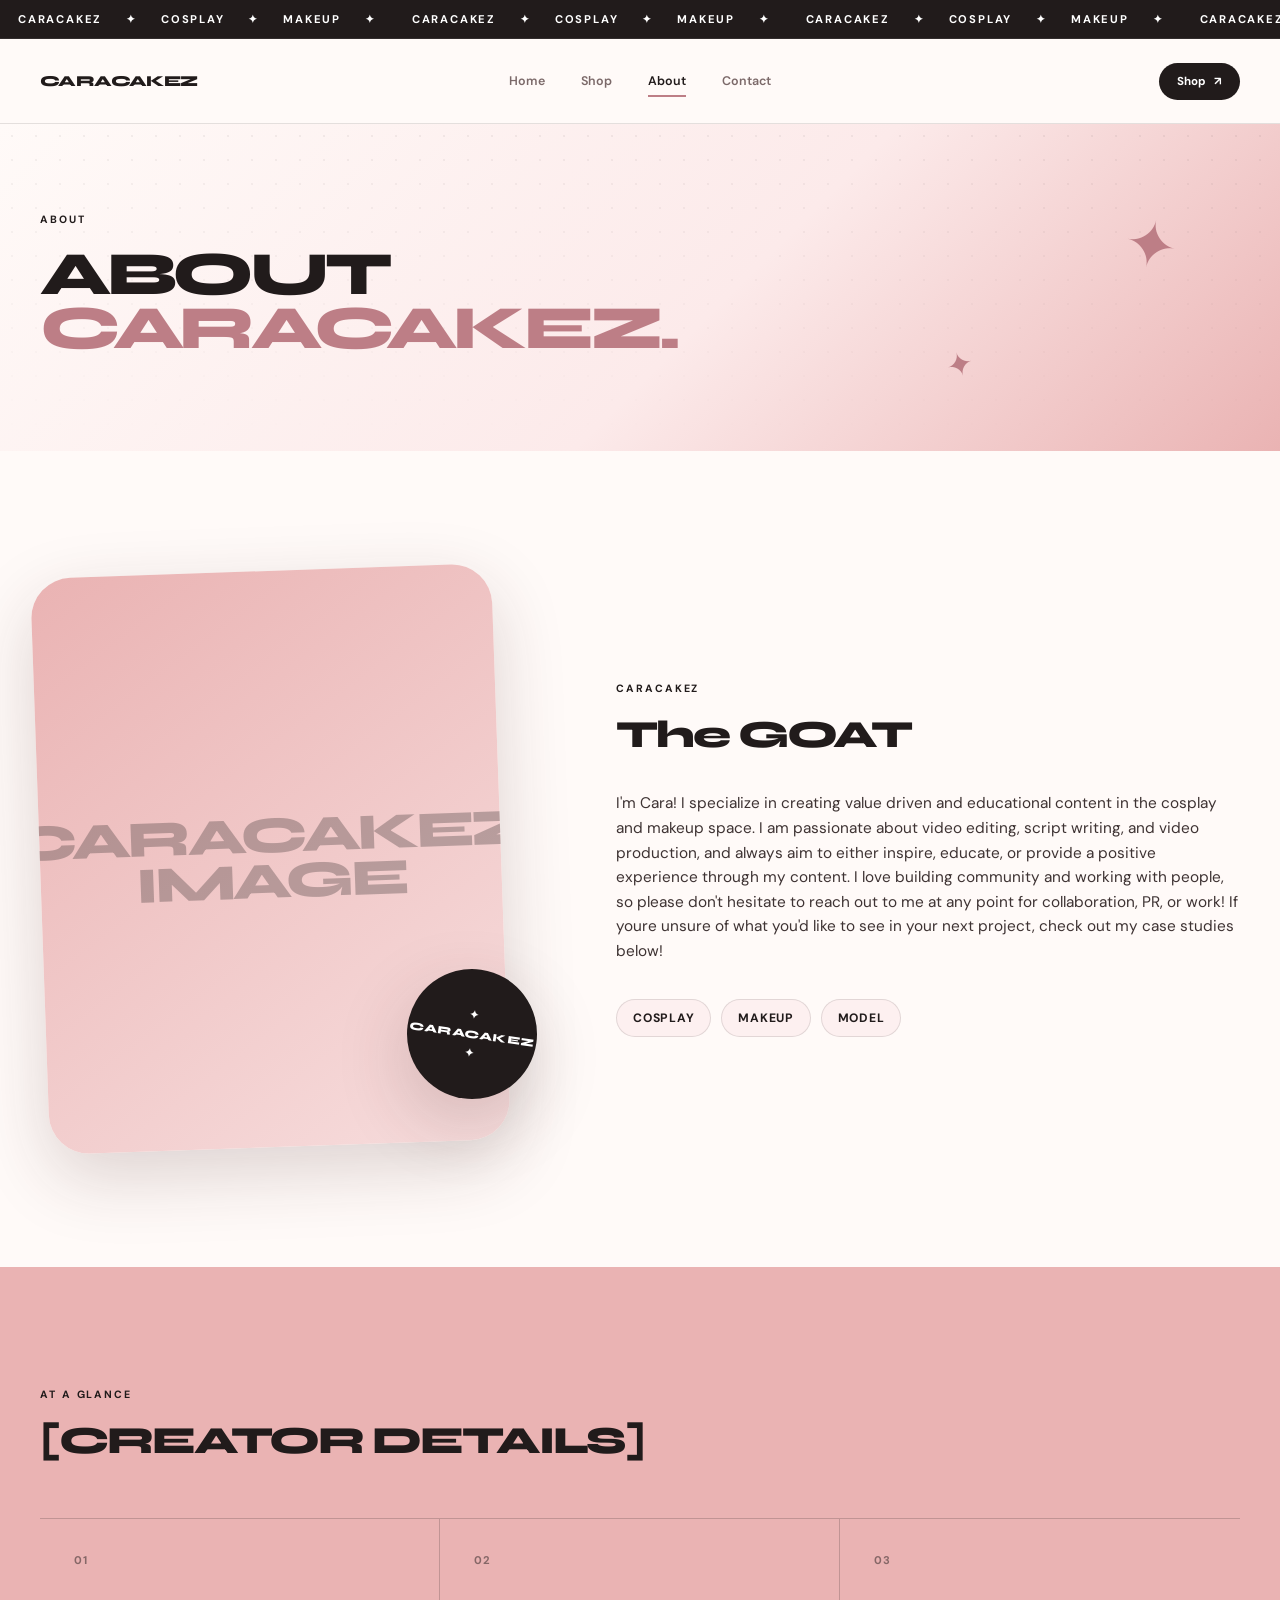
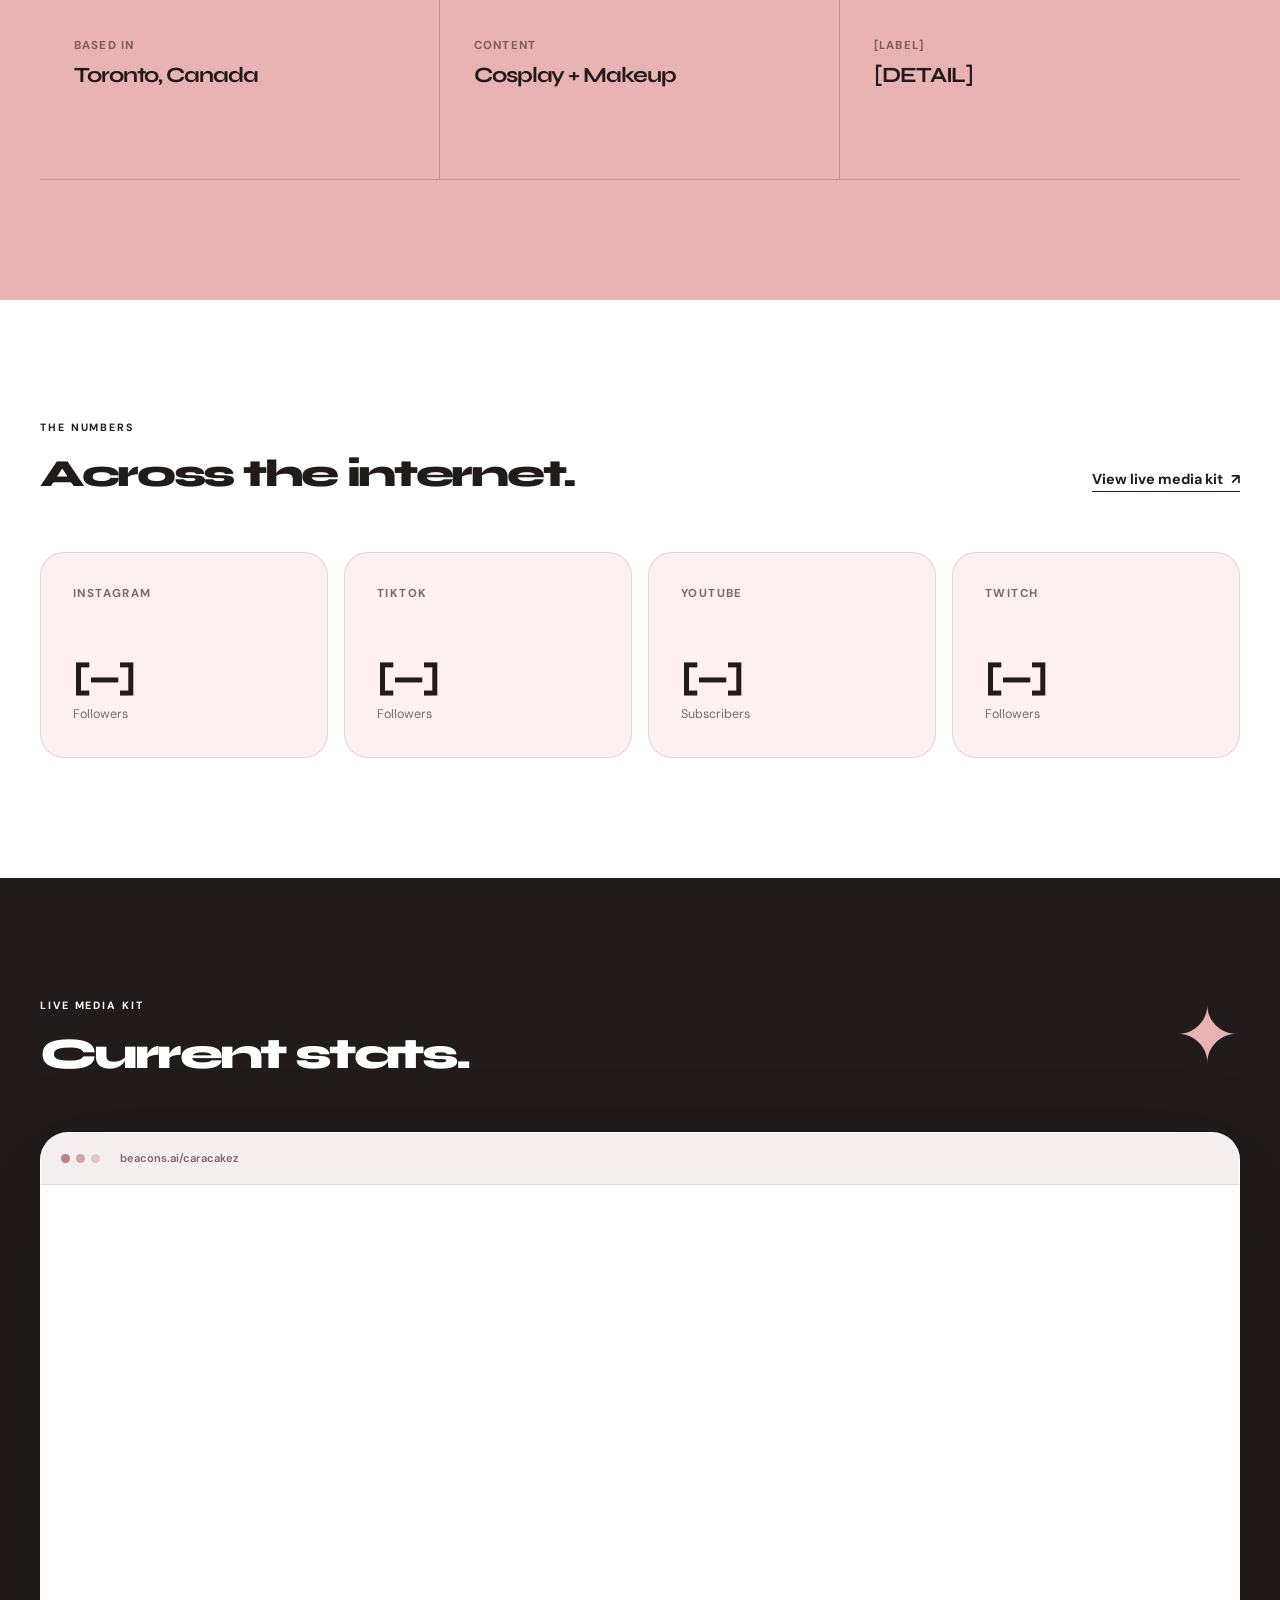
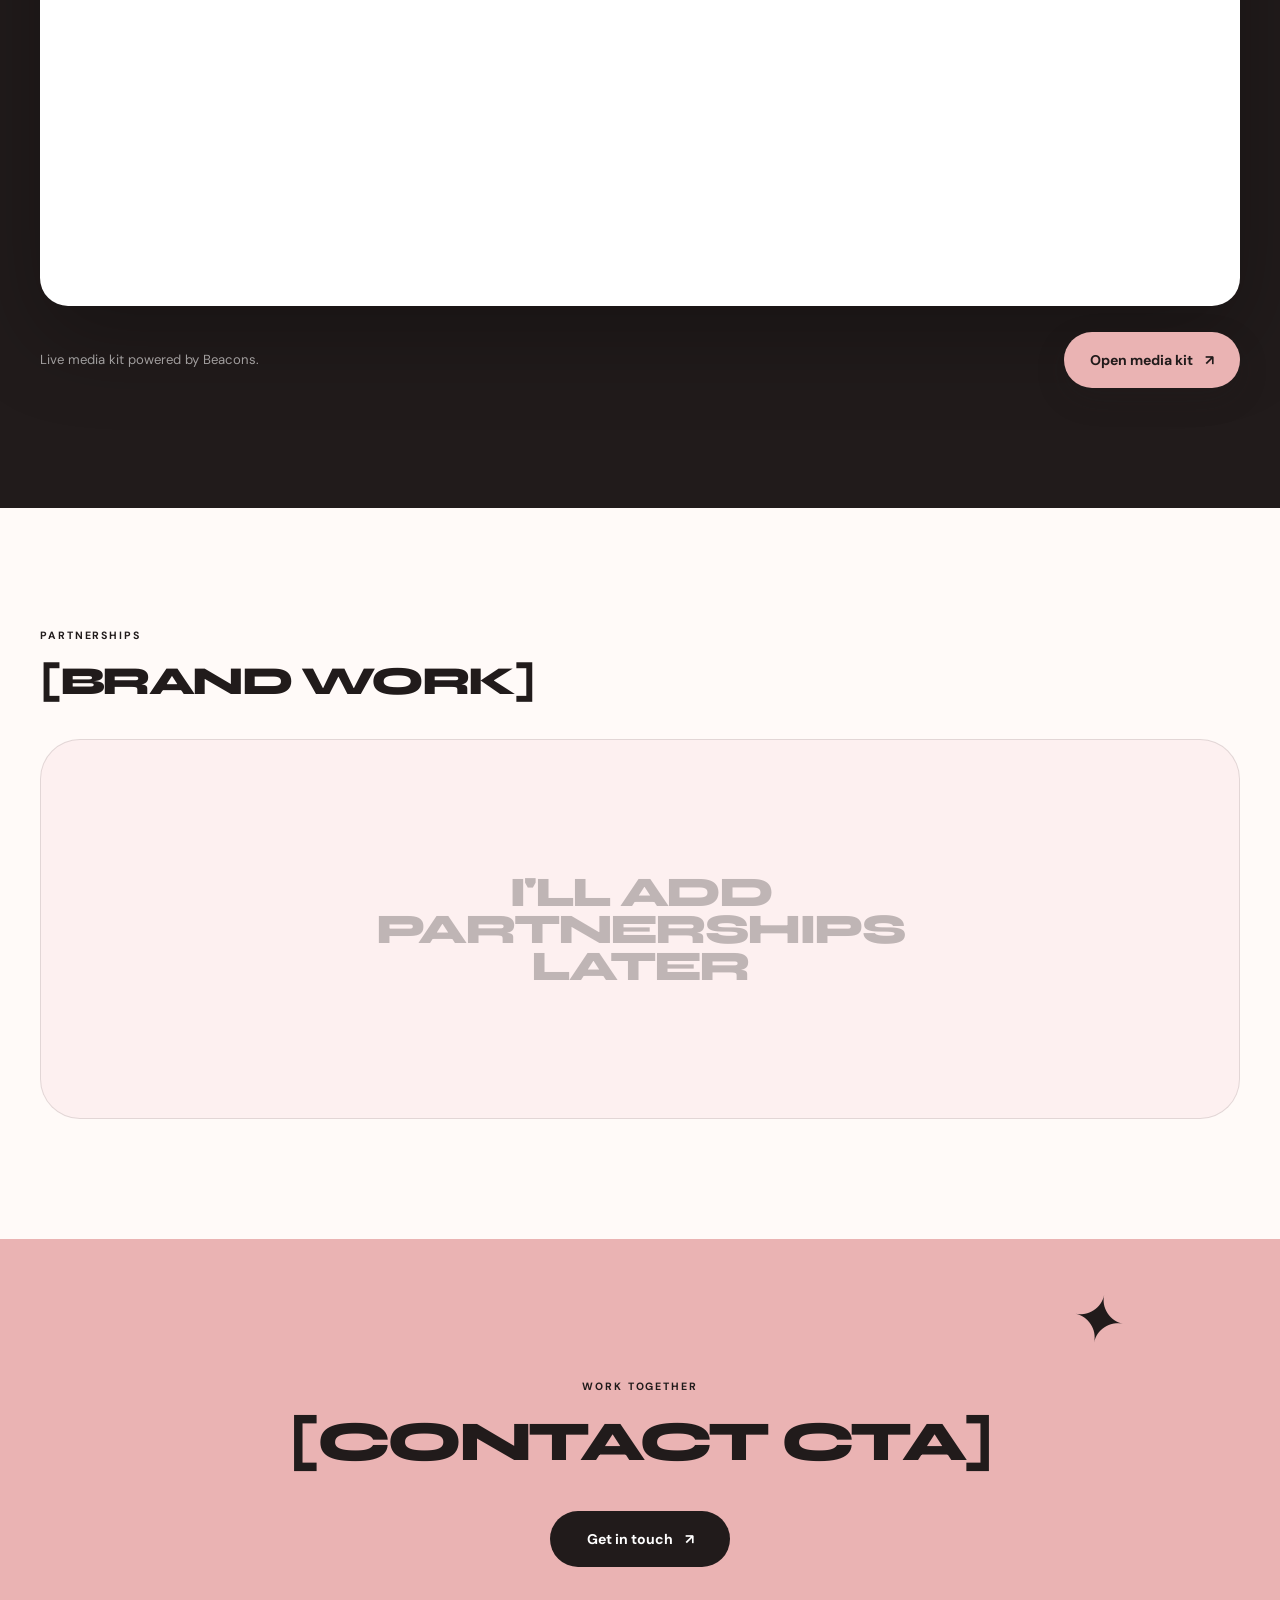
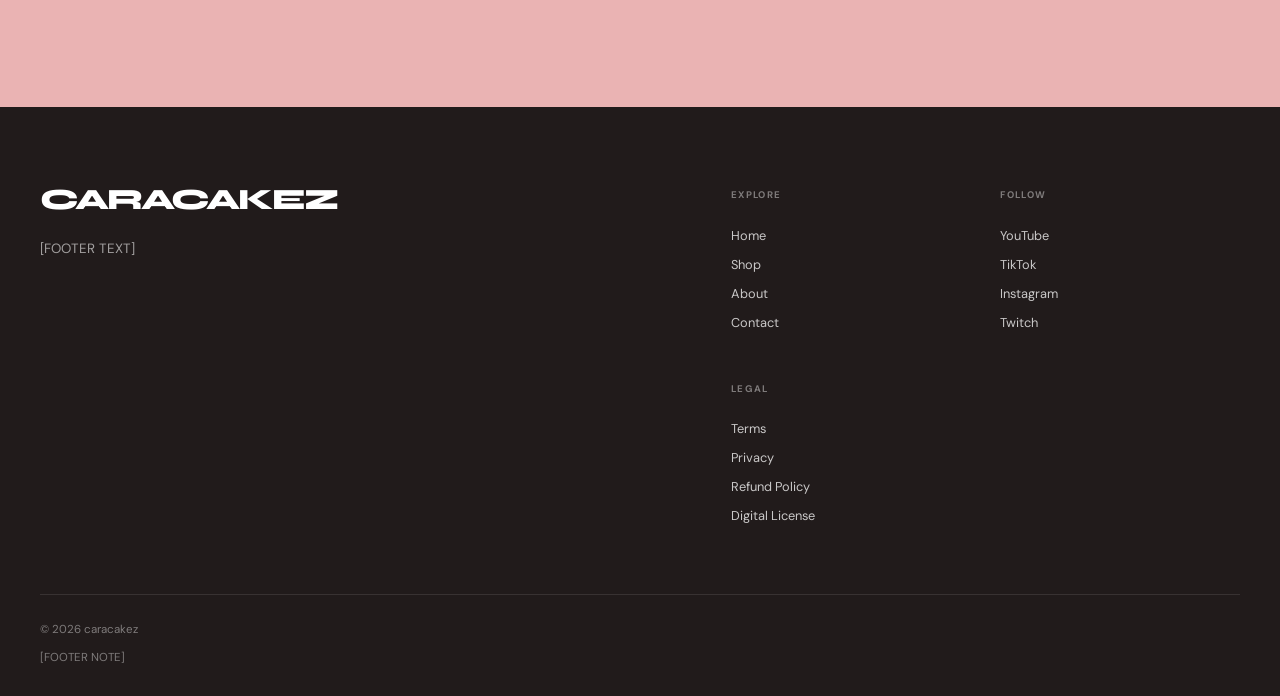
==== commit 9aa29a2a: "1.0.4" ====
--- a/about.html
+++ b/about.html
@@ -34,6 +34,7 @@
         Skip to content
     </a>
 
+<div class="site-top">
 
     <!-- =========================================================
          ANNOUNCEMENT BAR
@@ -41,7 +42,9 @@
 
     <div class="announcement-bar">
 
-        <div class="announcement-bar__track">
+    <div class="announcement-bar__track">
+
+        <div class="announcement-bar__group">
 
             <span>CARACAKEZ</span>
             <span aria-hidden="true">✦</span>
@@ -52,15 +55,9 @@
             <span>MAKEUP</span>
             <span aria-hidden="true">✦</span>
 
-            <span>CARACAKEZ</span>
-            <span aria-hidden="true">✦</span>
-
-            <span>COSPLAY</span>
-            <span aria-hidden="true">✦</span>
-
-            <span>MAKEUP</span>
-
         </div>
+
+    </div>
 
     </div>
 
@@ -143,25 +140,121 @@
 
         </div>
 
-
-        <div
+</header>
+
+</div>
+
+<div
             class="mobile-menu"
             id="mobile-menu"
             aria-hidden="true"
-        >
-
-            <nav aria-label="Mobile navigation">
-
-                <a href="index.html">Home</a>
-                <a href="shop.html">Shop</a>
-                <a href="about.html">About</a>
-                <a href="contact.html">Contact</a>
-
-            </nav>
+>
+
+    <div class="mobile-menu__content">
+
+        <nav aria-label="Mobile navigation">
+
+            <a href="index.html">
+                Home
+            </a>
+
+            <a href="shop.html">
+                Shop
+            </a>
+
+            <a href="about.html">
+                About
+            </a>
+
+            <a href="contact.html">
+                Contact
+            </a>
+
+        </nav>
+
+    </div>
+
+
+    <div class="mobile-menu__footer">
+
+        <div class="mobile-menu__footer-grid">
+
+
+            <div>
+
+                <p class="mobile-menu__footer-heading">
+                    Follow
+                </p>
+
+                <div class="mobile-menu__footer-links">
+
+                    <a href="#" target="_blank">
+                        YouTube
+                    </a>
+
+                    <a href="#" target="_blank">
+                        TikTok
+                    </a>
+
+                    <a href="#" target="_blank">
+                        Instagram
+                    </a>
+
+                    <a href="#" target="_blank">
+                        Twitch
+                    </a>
+
+                </div>
+
+            </div>
+
+
+            <div>
+
+                <p class="mobile-menu__footer-heading">
+                    Legal
+                </p>
+
+                <div class="mobile-menu__footer-links">
+
+                    <a href="legal/terms.html">
+                        Terms
+                    </a>
+
+                    <a href="legal/privacy.html">
+                        Privacy
+                    </a>
+
+                    <a href="legal/refund-policy.html">
+                        Refund Policy
+                    </a>
+
+                    <a href="legal/license.html">
+                        License
+                    </a>
+
+                </div>
+
+            </div>
 
         </div>
 
-    </header>
+
+        <div class="mobile-menu__footer-bottom">
+
+            <p>
+                © <span class="mobile-menu-year">2026</span>
+                caracakez
+            </p>
+
+            <p>
+                [FOOTER NOTE]
+            </p>
+
+        </div>
+
+    </div>
+</div>
 
 
     <!-- =========================================================
--- a/css/style.css
+++ b/css/style.css
@@ -1,48 +1,36 @@
-/* =========================================================
+/*=========================================================
    CARACAKEZ
    Global Styles
-========================================================= */
-
-
-/* =========================================================
+=========================================================*/
+
+/*=========================================================
    ROOT
-========================================================= */
+=========================================================*/
 
 :root {
     --pink: #eab3b3;
     --pink-light: #f7dddd;
     --pink-soft: #fdf0f0;
     --pink-deep: #bd7e86;
-
     --cream: #fffaf8;
     --white: #ffffff;
-
     --ink: #211b1b;
     --ink-soft: #3e3333;
     --muted: #7b6969;
-
     --border: rgba(33, 27, 27, 0.12);
     --border-light: rgba(255, 255, 255, 0.18);
-
-    --shadow-soft:
-        0 20px 60px rgba(68, 36, 36, 0.10);
-
-    --shadow-medium:
-        0 24px 70px rgba(68, 36, 36, 0.18);
-
+    --shadow-soft: 0 20px 60px rgba(68, 36, 36, 0.10);
+    --shadow-medium: 0 24px 70px rgba(68, 36, 36, 0.18);
     --max-width: 1440px;
-
     --header-height: 84px;
-
     --radius-small: 12px;
     --radius-medium: 24px;
     --radius-large: 40px;
 }
 
-
-/* =========================================================
+/*=========================================================
    RESET
-========================================================= */
+=========================================================*/
 
 *,
 *::before,
@@ -56,2019 +44,489 @@
 
 body {
     margin: 0;
-
-    background:
-        var(--cream);
-
-    color:
-        var(--ink);
-
-    font-family:
-        "DM Sans",
-        sans-serif;
-
-    -webkit-font-smoothing:
-        antialiased;
-
-    overflow-x:
-        hidden;
+    background: var(--cream);
+    color: var(--ink);
+    font-family: "DM Sans", sans-serif;
+    -webkit-font-smoothing: antialiased;
+    overflow-x: hidden;
+    font-size: 0.92rem;
 }
 
 img {
     display: block;
-
     width: 100%;
 }
 
 a {
-    color:
-        inherit;
-
-    text-decoration:
-        none;
+    color: inherit;
+    text-decoration: none;
 }
 
 button,
 input,
 textarea,
 select {
-    font:
-        inherit;
+    font: inherit;
 }
 
 button {
-    color:
-        inherit;
+    color: inherit;
 }
 
 ::selection {
-    background:
-        var(--pink);
-
-    color:
-        var(--ink);
-}
-
-
-/* =========================================================
+    background: var(--pink);
+    color: var(--ink);
+}
+
+/*=========================================================
    ACCESSIBILITY
-========================================================= */
+=========================================================*/
 
 .skip-link {
     position: fixed;
-
     top: 16px;
     left: 16px;
-
     z-index: 9999;
-
-    padding:
-        12px 18px;
-
-    background:
-        var(--ink);
-
-    color:
-        var(--white);
-
-    border-radius:
-        999px;
-
-    transform:
-        translateY(-200%);
-
-    transition:
-        transform 0.2s ease;
+    padding: 12px 18px;
+    background: var(--ink);
+    color: var(--white);
+    border-radius: 999px;
+    transform: translateY(-200%);
+    transition: transform 0.2s ease;
 }
 
 .skip-link:focus {
-    transform:
-        translateY(0);
-}
-
-
-/* =========================================================
+    transform: translateY(0);
+}
+
+/*=========================================================
    GENERAL
-========================================================= */
+=========================================================*/
 
 .section {
     position: relative;
-
-    padding:
-        120px 40px;
+    padding: 120px 40px;
+}
+
+.home-page .section {
+    padding: 105px 40px;
 }
 
 .section-container {
     width: 100%;
-
-    max-width:
-        var(--max-width);
-
-    margin:
-        0 auto;
+    max-width: var(--max-width);
+    margin: 0 auto;
 }
 
 .eyebrow {
-    margin:
-        0 0 18px;
-
-    font-size:
-        0.78rem;
-
-    font-weight:
-        700;
-
-    letter-spacing:
-        0.18em;
-
-    text-transform:
-        uppercase;
+    margin: 0 0 18px;
+    font-size: 0.66rem;
+    font-weight: 700;
+    letter-spacing: 0.18em;
+    text-transform: uppercase;
 }
 
 h1,
 h2,
 h3,
 p {
-    margin-top:
-        0;
+    margin-top: 0;
+}
+
+p {
+    line-height: 1.6;
 }
 
 h1,
 h2,
 h3 {
-    font-family:
-        "Syne",
-        sans-serif;
+    font-family: "Syne", sans-serif;
 }
 
 h2 {
-    margin-bottom:
-        0;
-
-    font-size:
-        clamp(3rem, 6vw, 6.5rem);
-
-    font-weight:
-        800;
-
-    line-height:
-        0.92;
-
-    letter-spacing:
-        -0.06em;
-}
-
+    margin-bottom: 0;
+    font-size: clamp(1.9rem, 3.1vw, 3.4rem);
+    font-weight: 800;
+    line-height: 0.98;
+    letter-spacing: -0.06em;
+}
 
 /* =========================================================
+   STICKY SITE HEADER
+========================================================= */
+
+.site-top {
+    position: sticky;
+
+    top: 0;
+
+    z-index: 1000;
+
+    width: 100%;
+}
+
+/*=========================================================
    ANNOUNCEMENT BAR
-========================================================= */
+=========================================================*/
 
 .announcement-bar {
     position: relative;
-
     z-index: 100;
-
     width: 100%;
-
-    overflow:
-        hidden;
-
-    background:
-        var(--ink);
-
-    color:
-        var(--white);
-
-    border-bottom:
-        1px solid rgba(255, 255, 255, 0.08);
+    overflow: hidden;
+    background: var(--ink);
+    color: var(--white);
+    border-bottom: 1px solid rgba(255, 255, 255, 0.08);
 }
 
 .announcement-bar__track {
     display: flex;
 
+    width: max-content;
+
+    font-size: 0.7rem;
+    font-weight: 700;
+
+    letter-spacing: 0.16em;
+
+    white-space: nowrap;
+
+    animation:
+        announcementScroll 18s linear infinite;
+
+    will-change: transform;
+}
+
+.announcement-bar__group {
+    display: flex;
+
     align-items: center;
 
+    flex-shrink: 0;
+
+    gap: 24px;
+
+    width: max-content;
+
+    padding: 12px 18px;
+}
+
+/*=========================================================
+   HEADER
+=========================================================*/
+
+.site-header {
+    position: relative;
+    z-index: 90;
+    background: rgba(255, 250, 248, 0.9);
+    border-bottom: 1px solid var(--border);
+    backdrop-filter: blur(18px);
+    -webkit-backdrop-filter: blur(18px);
+}
+
+.site-header__inner {
+    display: grid;
+    grid-template-columns: 1fr auto 1fr;
+    align-items: center;
+    width: 100%;
+    max-width: var(--max-width);
+    min-height: var(--header-height);
+    margin: 0 auto;
+    padding: 0 40px;
+}
+
+.site-logo {
+    justify-self: start;
+    font-family: "Syne", sans-serif;
+    font-size: 1.15rem;
+    font-weight: 800;
+    letter-spacing: -0.04em;
+}
+
+.desktop-nav {
+    display: flex;
+    align-items: center;
     justify-content: center;
-
-    gap:
-        34px;
-
-    min-width:
-        max-content;
-
-    padding:
-        12px 30px;
-
-    font-size:
-        0.7rem;
-
-    font-weight:
-        700;
-
-    letter-spacing:
-        0.16em;
-
-    white-space:
-        nowrap;
-}
-
-
-/* =========================================================
-   HEADER
-========================================================= */
-
-.site-header {
-    position:
-        relative;
-
-    z-index:
-        90;
-
-    background:
-        rgba(255, 250, 248, 0.9);
-
-    border-bottom:
-        1px solid var(--border);
-
-    backdrop-filter:
-        blur(18px);
-
-    -webkit-backdrop-filter:
-        blur(18px);
-}
-
-.site-header__inner {
-    display:
-        grid;
-
-    grid-template-columns:
-        1fr auto 1fr;
-
-    align-items:
-        center;
-
-    width:
-        100%;
-
-    max-width:
-        var(--max-width);
-
-    min-height:
-        var(--header-height);
-
-    margin:
-        0 auto;
-
-    padding:
-        0 40px;
-}
-
-.site-logo {
-    justify-self:
-        start;
-
-    font-family:
-        "Syne",
-        sans-serif;
-
-    font-size:
-        1.15rem;
-
-    font-weight:
-        800;
-
-    letter-spacing:
-        -0.04em;
-}
-
-.desktop-nav {
-    display:
-        flex;
-
-    align-items:
-        center;
-
-    justify-content:
-        center;
-
-    gap:
-        36px;
+    gap: 36px;
 }
 
 .nav-link {
-    position:
-        relative;
-
-    padding:
-        8px 0;
-
-    font-size:
-        0.88rem;
-
-    font-weight:
-        600;
-
-    color:
-        var(--muted);
-
-    transition:
-        color 0.2s ease;
+    position: relative;
+    padding: 8px 0;
+    font-size: 0.78rem;
+    font-weight: 600;
+    color: var(--muted);
+    transition: color 0.2s ease;
 }
 
 .nav-link::after {
-    content:
-        "";
-
-    position:
-        absolute;
-
-    left:
-        0;
-
-    bottom:
-        0;
-
-    width:
-        100%;
-
-    height:
-        2px;
-
-    background:
-        var(--pink-deep);
-
-    transform:
-        scaleX(0);
-
-    transform-origin:
-        right;
-
-    transition:
-        transform 0.25s ease;
+    content: "";
+    position: absolute;
+    left: 0;
+    bottom: 0;
+    width: 100%;
+    height: 2px;
+    background: var(--pink-deep);
+    transform: scaleX(0);
+    transform-origin: right;
+    transition: transform 0.25s ease;
 }
 
 .nav-link:hover,
 .nav-link.is-active {
-    color:
-        var(--ink);
+    color: var(--ink);
 }
 
 .nav-link:hover::after,
 .nav-link.is-active::after {
+    transform: scaleX(1);
+    transform-origin: left;
+}
+
+.site-header__actions {
+    display: flex;
+    align-items: center;
+    justify-content: flex-end;
+    gap: 20px;
+}
+
+.header-shop-link {
+    display: inline-flex;
+    align-items: center;
+    gap: 8px;
+    padding: 11px 18px;
+    background: var(--ink);
+    color: var(--white);
+    border-radius: 999px;
+    font-size: 0.72rem;
+    font-weight: 700;
+    transition: transform 0.2s ease, background 0.2s ease;
+}
+
+.header-shop-link:hover {
+    background: var(--pink-deep);
+    transform: translateY(-2px);
+}
+
+.menu-toggle {
+    display: none;
+    width: 44px;
+    height: 44px;
+    padding: 0;
+    border: 0;
+    background: transparent;
+    cursor: pointer;
+}
+
+.menu-toggle span {
+    display: block;
+    width: 22px;
+    height: 2px;
+    margin: 5px auto;
+    background: var(--ink);
+    border-radius: 999px;
+    transition: transform 0.25s ease;
+}
+
+.menu-toggle.is-open span:first-child {
     transform:
-        scaleX(1);
-
-    transform-origin:
-        left;
-}
-
-.site-header__actions {
-    display:
-        flex;
-
-    align-items:
-        center;
-
-    justify-content:
-        flex-end;
-
-    gap:
-        20px;
-}
-
-.header-shop-link {
-    display:
-        inline-flex;
-
-    align-items:
-        center;
-
-    gap:
-        8px;
-
-    padding:
-        11px 18px;
-
-    background:
-        var(--ink);
-
-    color:
-        var(--white);
-
-    border-radius:
-        999px;
-
-    font-size:
-        0.82rem;
-
-    font-weight:
-        700;
-
-    transition:
-        transform 0.2s ease,
-        background 0.2s ease;
-}
-
-.header-shop-link:hover {
-    background:
-        var(--pink-deep);
-
+        translateY(3.5px)
+        rotate(45deg);
+}
+
+.menu-toggle.is-open span:last-child {
     transform:
-        translateY(-2px);
-}
-
-.menu-toggle {
-    display:
-        none;
-
-    width:
-        44px;
-
-    height:
-        44px;
-
-    padding:
-        0;
-
-    border:
-        0;
-
-    background:
-        transparent;
-
-    cursor:
-        pointer;
-}
-
-.menu-toggle span {
-    display:
-        block;
-
-    width:
-        22px;
-
-    height:
-        2px;
-
-    margin:
-        5px auto;
-
-    background:
-        var(--ink);
-
-    border-radius:
-        999px;
-
-    transition:
-        transform 0.25s ease;
-}
-
+        translateY(-3.5px)
+        rotate(-45deg);
+}
 
 /* =========================================================
    MOBILE MENU
 ========================================================= */
 
 .mobile-menu {
-    display:
-        none;
-
-    padding:
-        20px 24px 28px;
-
-    background:
-        var(--cream);
-
-    border-top:
-        1px solid var(--border);
+    position: fixed;
+
+    top: var(--mobile-menu-top, 0px);
+    right: 0;
+    bottom: 0;
+    left: 0;
+
+    z-index: 80;
+
+    display: flex;
+    flex-direction: column;
+
+    width: 100%;
+
+    background: var(--cream);
+
+    border-top: 1px solid var(--border);
+
+    overflow: hidden;
+
+    transform: translateX(100%);
+
+    visibility: hidden;
+
+    transition:
+        transform 0.35s cubic-bezier(0.22, 1, 0.36, 1),
+        visibility 0.35s;
 }
 
 .mobile-menu.is-open {
-    display:
-        block;
-}
+    transform: translateX(0);
+
+    visibility: visible;
+}
+
+
+/* Scrollable menu area */
+
+.mobile-menu__content {
+    flex: 1;
+
+    min-height: 0;
+
+    overflow-y: auto;
+
+    padding: 30px 40px;
+
+    overscroll-behavior: contain;
+
+    scrollbar-width: thin;
+}
+
+
+/* Navigation */
 
 .mobile-menu nav {
-    display:
-        flex;
-
-    flex-direction:
-        column;
-
-    gap:
-        4px;
-}
-
-.mobile-menu a {
-    padding:
-        18px 0;
-
-    font-family:
-        "Syne",
-        sans-serif;
-
-    font-size:
-        2rem;
-
-    font-weight:
-        700;
-
-    border-bottom:
-        1px solid var(--border);
-}
-
-
-/* =========================================================
-   HERO
-========================================================= */
-
-.hero {
-    position:
-        relative;
-
-    min-height:
-        calc(100vh - 120px);
-
-    overflow:
-        hidden;
-
-    background:
-        linear-gradient(
-            135deg,
-            #fffaf8 0%,
-            #fceaea 50%,
-            #efc2c2 100%
-        );
-}
-
-.hero::before {
-    content:
-        "";
-
-    position:
-        absolute;
-
-    inset:
-        0;
-
-    pointer-events:
-        none;
-
-    background-image:
-        radial-gradient(
-            rgba(33, 27, 27, 0.09) 1px,
-            transparent 1px
-        );
-
-    background-size:
-        24px 24px;
-
-    mask-image:
-        linear-gradient(
-            to bottom,
-            rgba(0, 0, 0, 0.5),
-            transparent 80%
-        );
-}
-
-.hero__inner {
-    position:
-        relative;
-
-    z-index:
-        2;
-
-    display:
-        grid;
-
-    grid-template-columns:
-        minmax(0, 1.05fr)
-        minmax(420px, 0.95fr);
-
-    align-items:
-        center;
-
-    gap:
-        80px;
-
-    width:
-        100%;
-
-    max-width:
-        var(--max-width);
-
-    min-height:
-        calc(100vh - 120px);
-
-    margin:
-        0 auto;
-
-    padding:
-        70px 40px 110px;
-}
-
-.hero__content {
-    position:
-        relative;
-
-    z-index:
-        4;
-}
-
-.hero__title {
-    margin:
-        0;
-
-    font-size:
-        clamp(5rem, 10vw, 10rem);
-
-    font-weight:
-        800;
-
-    line-height:
-        0.76;
-
-    letter-spacing:
-        -0.085em;
-}
-
-.hero__title-line {
-    display:
-        block;
-}
-
-.hero__title-line--accent {
-    color:
-        var(--pink-deep);
-
-    transform:
-        translateX(0.06em);
-}
-
-.hero__description {
-    max-width:
-        560px;
-
-    margin:
-        40px 0 0;
-
-    font-size:
-        clamp(1.05rem, 1.4vw, 1.3rem);
-
-    line-height:
-        1.6;
-
-    color:
-        var(--ink-soft);
-}
-
-.hero__actions {
-    display:
-        flex;
-
-    align-items:
-        center;
-
-    gap:
-        26px;
-
-    margin-top:
-        38px;
-}
-
-
-/* =========================================================
-   BUTTONS
-========================================================= */
-
-.button {
-    display:
-        inline-flex;
-
-    align-items:
-        center;
-
-    justify-content:
-        center;
-
-    gap:
-        12px;
-
-    min-height:
-        56px;
-
-    padding:
-        0 26px;
-
-    border-radius:
-        999px;
-
-    font-size:
-        0.88rem;
-
-    font-weight:
-        700;
-
-    transition:
-        transform 0.2s ease,
-        box-shadow 0.2s ease,
-        background 0.2s ease,
-        color 0.2s ease;
-}
-
-.button span {
-    transition:
-        transform 0.2s ease;
-}
-
-.button:hover span {
-    transform:
-        translate(2px, -2px);
-}
-
-.button--primary {
-    background:
-        var(--ink);
-
-    color:
-        var(--white);
-
-    box-shadow:
-        0 10px 30px rgba(33, 27, 27, 0.18);
-}
-
-.button--primary:hover {
-    transform:
-        translateY(-3px);
-
-    box-shadow:
-        0 16px 38px rgba(33, 27, 27, 0.24);
-}
-
-.button--secondary {
-    background:
-        var(--pink);
-
-    color:
-        var(--ink);
-}
-
-.button--secondary:hover {
-    transform:
-        translateY(-3px);
-
-    background:
-        var(--pink-light);
-}
-
-.button--dark {
-    background:
-        var(--ink);
-
-    color:
-        var(--white);
-
-    min-width:
-        180px;
-}
-
-.button--dark:hover {
-    transform:
-        translateY(-3px);
-
-    background:
-        #000;
-}
-
-
-/* =========================================================
-   TEXT LINKS
-========================================================= */
-
-.text-link {
-    position:
-        relative;
-
-    display:
-        inline-flex;
-
-    align-items:
-        center;
-
-    gap:
-        8px;
-
-    padding-bottom:
-        4px;
-
-    font-size:
-        0.9rem;
-
-    font-weight:
-        700;
-}
-
-.text-link::after {
-    content:
-        "";
-
-    position:
-        absolute;
-
-    left:
-        0;
-
-    bottom:
-        0;
-
-    width:
-        100%;
-
-    height:
-        1px;
-
-    background:
-        currentColor;
-
-    transform:
-        scaleX(1);
-
-    transform-origin:
-        left;
-
-    transition:
-        transform 0.2s ease;
-}
-
-.text-link:hover::after {
-    transform:
-        scaleX(0);
-
-    transform-origin:
-        right;
-}
-
-
-/* =========================================================
-   HERO VISUAL
-========================================================= */
-
-.hero__visual {
-    position:
-        relative;
-
-    display:
-        flex;
-
-    align-items:
-        center;
-
-    justify-content:
-        center;
-
-    min-height:
-        620px;
-}
-
-.hero-card {
-    position:
-        relative;
-
-    z-index:
-        3;
-
-    width:
-        min(100%, 500px);
-
-    padding:
-        14px;
-
-    background:
-        rgba(255, 255, 255, 0.62);
-
-    border:
-        1px solid rgba(255, 255, 255, 0.72);
-
-    border-radius:
-        36px;
-
-    box-shadow:
-        var(--shadow-medium);
-
-    backdrop-filter:
-        blur(18px);
-
-    transform:
-        rotate(2.5deg);
-}
-
-.hero-card__label {
-    position:
-        absolute;
-
-    top:
-        32px;
-
-    left:
-        32px;
-
-    z-index:
-        3;
-
-    padding:
-        8px 12px;
-
-    background:
-        var(--ink);
-
-    color:
-        var(--white);
-
-    border-radius:
-        999px;
-
-    font-family:
-        "Syne",
-        sans-serif;
-
-    font-size:
-        0.65rem;
-
-    font-weight:
-        800;
-
-    letter-spacing:
-        0.12em;
-}
-
-.hero-card__placeholder {
-    display:
-        flex;
-
-    align-items:
-        center;
-
-    justify-content:
-        center;
-
-    aspect-ratio:
-        4 / 5;
-
-    overflow:
-        hidden;
-
-    background:
-        linear-gradient(
-            145deg,
-            #eab3b3,
-            #f8dddd
-        );
-
-    border-radius:
-        26px;
-
-    color:
-        rgba(33, 27, 27, 0.32);
-
-    font-family:
-        "Syne",
-        sans-serif;
-
-    font-size:
-        clamp(2rem, 4vw, 4rem);
-
-    font-weight:
-        800;
-
-    line-height:
-        0.92;
-
-    text-align:
-        center;
-
-    letter-spacing:
-        -0.06em;
-}
-
-.floating-tag {
-    position:
-        absolute;
-
-    z-index:
-        5;
-
-    display:
-        flex;
-
-    align-items:
-        center;
-
-    justify-content:
-        center;
-
-    width:
-        120px;
-
-    height:
-        120px;
-
-    padding:
-        18px;
-
-    background:
-        var(--white);
-
-    border:
-        1px solid var(--border);
-
-    box-shadow:
-        var(--shadow-soft);
-
-    font-family:
-        "Syne",
-        sans-serif;
-
-    font-size:
-        0.78rem;
-
-    font-weight:
-        800;
-
-    line-height:
-        1.1;
-
-    letter-spacing:
-        0.02em;
-
-    text-align:
-        center;
-}
-
-.floating-tag--one {
-    top:
-        70px;
-
-    right:
-        -5px;
-
-    border-radius:
-        50%;
-
-    transform:
-        rotate(10deg);
-}
-
-.floating-tag--two {
-    left:
-        10px;
-
-    bottom:
-        75px;
-
-    border-radius:
-        20px;
-
-    transform:
-        rotate(-8deg);
-}
-
-.hero-star {
-    position:
-        absolute;
-
-    color:
-        var(--pink-deep);
-
-    line-height:
-        1;
-
-    pointer-events:
-        none;
-}
-
-.hero-star--one {
-    top:
-        130px;
-
-    left:
-        2%;
-
-    font-size:
-        3.5rem;
-
-    transform:
-        rotate(12deg);
-}
-
-.hero-star--two {
-    right:
-        3%;
-
-    bottom:
-        155px;
-
-    font-size:
-        2.3rem;
-
-    transform:
-        rotate(-14deg);
-}
-
-.hero-orb {
-    position:
-        absolute;
-
-    border-radius:
-        50%;
-
-    filter:
-        blur(2px);
-
-    pointer-events:
-        none;
-}
-
-.hero-orb--one {
-    top:
-        -260px;
-
-    right:
-        -180px;
-
-    width:
-        650px;
-
-    height:
-        650px;
-
-    background:
-        rgba(255, 255, 255, 0.32);
-}
-
-.hero-orb--two {
-    bottom:
-        -300px;
-
-    left:
-        -240px;
-
-    width:
-        700px;
-
-    height:
-        700px;
-
-    background:
-        rgba(234, 179, 179, 0.35);
-}
-
-.hero-scroll {
-    position:
-        absolute;
-
-    z-index:
-        4;
-
-    left:
-        40px;
-
-    bottom:
-        32px;
-
-    display:
-        flex;
-
-    align-items:
-        center;
-
-    gap:
-        10px;
-
-    font-size:
-        0.7rem;
-
-    font-weight:
-        700;
-
-    letter-spacing:
-        0.16em;
-}
-
-
-/* =========================================================
-   SECTION HEADINGS
-========================================================= */
-
-.section-heading {
-    display:
-        flex;
-
-    align-items:
-        flex-end;
-
-    justify-content:
-        space-between;
-
-    gap:
-        40px;
-
-    margin-bottom:
-        54px;
-}
-
-
-/* =========================================================
-   FEATURED PRODUCTS
-========================================================= */
-
-.featured-section {
-    background:
-        var(--cream);
-}
-
-.product-grid {
-    display:
-        grid;
-
-    grid-template-columns:
-        repeat(3, minmax(0, 1fr));
-
-    gap:
-        24px;
-}
-
-.product-card {
-    min-width:
-        0;
-}
-
-.product-card__image-link {
-    display:
-        block;
-}
-
-.product-card__media {
-    position:
-        relative;
-
-    overflow:
-        hidden;
-
-    aspect-ratio:
-        4 / 5;
-
-    background:
-        var(--pink-soft);
-
-    border-radius:
-        var(--radius-medium);
-
-    transition:
-        transform 0.35s cubic-bezier(0.2, 0.8, 0.2, 1),
-        box-shadow 0.35s ease;
-}
-
-.product-card:hover .product-card__media {
-    transform:
-        translateY(-8px);
-
-    box-shadow:
-        var(--shadow-medium);
-}
-
-.product-placeholder {
-    display:
-        flex;
-
-    align-items:
-        center;
-
-    justify-content:
-        center;
-
-    width:
-        100%;
-
-    height:
-        100%;
-
-    background:
-        linear-gradient(
-            145deg,
-            #f8dede,
-            #eab3b3
-        );
-
-    color:
-        rgba(33, 27, 27, 0.28);
-
-    font-family:
-        "Syne",
-        sans-serif;
-
-    font-size:
-        clamp(1.8rem, 3vw, 3.5rem);
-
-    font-weight:
-        800;
-
-    line-height:
-        0.92;
-
-    text-align:
-        center;
-
-    letter-spacing:
-        -0.05em;
-
-    transition:
-        transform 0.5s cubic-bezier(0.2, 0.8, 0.2, 1);
-}
-
-.product-card:hover .product-placeholder {
-    transform:
-        scale(1.045);
-}
-
-.product-card__badge {
-    position:
-        absolute;
-
-    top:
-        18px;
-
-    left:
-        18px;
-
-    padding:
-        8px 12px;
-
-    background:
-        var(--ink);
-
-    color:
-        var(--white);
-
-    border-radius:
-        999px;
-
-    font-size:
-        0.65rem;
-
-    font-weight:
-        800;
-
-    letter-spacing:
-        0.1em;
-}
-
-.product-card__info {
-    display:
-        flex;
-
-    align-items:
-        flex-start;
-
-    justify-content:
-        space-between;
-
-    gap:
-        20px;
-
-    padding:
-        20px 5px 0;
-}
-
-.product-card__category {
-    margin-bottom:
-        7px;
-
-    color:
-        var(--muted);
-
-    font-size:
-        0.68rem;
-
-    font-weight:
-        700;
-
-    letter-spacing:
-        0.13em;
-}
-
-.product-card h3 {
-    margin:
-        0;
-
-    font-size:
-        1.25rem;
-
-    font-weight:
-        700;
-
-    letter-spacing:
-        -0.035em;
-}
-
-.product-card h3 a {
-    transition:
-        color 0.2s ease;
-}
-
-.product-card h3 a:hover {
-    color:
-        var(--pink-deep);
-}
-
-.product-card__price {
-    flex:
-        none;
-
-    margin:
-        0;
-
-    font-size:
-        0.92rem;
-
-    font-weight:
-        700;
-}
-
-
-/* =========================================================
-   BRAND STATEMENT
-========================================================= */
-
-.brand-statement {
-    position:
-        relative;
-
-    overflow:
-        hidden;
-
-    background:
-        var(--ink);
-
-    color:
-        var(--white);
-}
-
-.brand-statement__marquee {
-    overflow:
-        hidden;
-
-    border-bottom:
-        1px solid var(--border-light);
-}
-
-.brand-statement__track {
-    display:
-        flex;
-
-    align-items:
-        center;
-
-    gap:
-        36px;
-
-    width:
-        max-content;
-
-    padding:
-        20px 0;
-
-    font-family:
-        "Syne",
-        sans-serif;
-
-    font-size:
-        clamp(1.5rem, 3vw, 2.8rem);
-
-    font-weight:
-        800;
-
-    letter-spacing:
-        -0.04em;
-
-    white-space:
-        nowrap;
-}
-
-.brand-statement__inner {
-    max-width:
-        1180px;
-
-    margin:
-        0 auto;
-
-    padding:
-        130px 40px 145px;
-}
-
-.brand-statement__copy {
-    max-width:
-        1000px;
-
-    margin:
-        0;
-
-    font-family:
-        "Syne",
-        sans-serif;
-
-    font-size:
-        clamp(3rem, 7vw, 7.5rem);
-
-    font-weight:
-        700;
-
-    line-height:
-        0.94;
-
-    letter-spacing:
-        -0.065em;
-}
-
-
-/* =========================================================
-   CREATOR SECTION
-========================================================= */
-
-.creator-section {
-    background:
-        var(--pink-soft);
-}
-
-.creator-section__grid {
-    display:
-        grid;
-
-    grid-template-columns:
-        minmax(0, 0.9fr)
-        minmax(0, 1.1fr);
-
-    align-items:
-        center;
-
-    gap:
-        clamp(60px, 8vw, 140px);
-}
-
-.creator-section__visual {
-    position:
-        relative;
-}
-
-.creator-image-placeholder {
-    display:
-        flex;
-
-    align-items:
-        center;
-
-    justify-content:
-        center;
-
-    aspect-ratio:
-        4 / 5;
-
-    overflow:
-        hidden;
-
-    background:
-        linear-gradient(
-            145deg,
-            var(--pink),
-            #f9e1e1
-        );
-
-    border-radius:
-        var(--radius-large);
-
-    box-shadow:
-        var(--shadow-soft);
-
-    color:
-        rgba(33, 27, 27, 0.3);
-
-    font-family:
-        "Syne",
-        sans-serif;
-
-    font-size:
-        clamp(2rem, 5vw, 5rem);
-
-    font-weight:
-        800;
-
-    line-height:
-        0.9;
-
-    text-align:
-        center;
-
-    letter-spacing:
-        -0.06em;
-
-    transform:
-        rotate(-2deg);
-}
-
-.creator-section__content h2 {
-    margin-bottom:
-        32px;
-}
-
-.creator-section__intro {
-    max-width:
-        700px;
-
-    margin-bottom:
-        36px;
-
-    font-size:
-        clamp(1.2rem, 2vw, 1.7rem);
-
-    line-height:
-        1.5;
-
-    color:
-        var(--ink-soft);
-}
-
-
-/* =========================================================
-   METRICS
-========================================================= */
-
-.metrics-section {
-    padding:
-        120px 40px;
-
-    background:
-        var(--white);
-}
-
-.metrics-section__heading {
-    display:
-        flex;
-
-    align-items:
-        flex-end;
-
-    justify-content:
-        space-between;
-
-    gap:
-        30px;
-
-    margin-bottom:
-        65px;
-}
-
-.metrics-section__heading h2 {
-    max-width: 680px;
-
-    font-size:
-        clamp(2.6rem, 4.5vw, 5rem);
-
-    letter-spacing:
-        -0.05em;
-}
-
-.metrics-grid {
-    display:
-        grid;
-
-    grid-template-columns:
-        repeat(4, minmax(0, 1fr));
-
-    border-top:
-        1px solid var(--border);
-
-    border-bottom:
-        1px solid var(--border);
-}
-
-.metric {
-    position:
-        relative;
-
-    padding:
-        48px 30px;
-
-    border-right:
-        1px solid var(--border);
-}
-
-.metric:last-child {
-    border-right:
-        0;
-}
-
-.metric__value {
-    margin:
-        0;
-
-    font-family:
-        "Syne",
-        sans-serif;
-
-    font-size:
-        clamp(2.7rem, 5vw, 5rem);
-
-    font-weight:
-        800;
-
-    line-height:
-        1;
-
-    letter-spacing:
-        -0.06em;
-}
-
-.metric__label {
-    margin:
-        12px 0 0;
-
-    color:
-        var(--muted);
-
-    font-size:
-        0.78rem;
-
-    font-weight:
-        700;
-
-    letter-spacing:
-        0.12em;
-
-    text-transform:
-        uppercase;
-}
-
-.metrics-section__note {
-    margin:
-        20px 0 0;
-
-    color:
-        var(--muted);
-
-    font-size:
-        0.75rem;
-}
-
-
-/* =========================================================
-   FINAL CTA
-========================================================= */
-
-.final-cta {
-    position:
-        relative;
-
-    overflow:
-        hidden;
-
-    padding:
-        150px 40px;
-
-    background:
-        var(--pink);
-
-    text-align:
-        center;
-}
-
-.final-cta::before,
-.final-cta::after {
-    content:
-        "";
-
-    position:
-        absolute;
-
-    width:
-        440px;
-
-    height:
-        440px;
-
-    border:
-        1px solid rgba(33, 27, 27, 0.14);
-
-    border-radius:
-        50%;
-}
-
-.final-cta::before {
-    top:
-        -250px;
-
-    left:
-        -140px;
-}
-
-.final-cta::after {
-    right:
-        -160px;
-
-    bottom:
-        -270px;
-}
-
-.final-cta__inner {
-    position:
-        relative;
-
-    z-index:
-        2;
-
-    max-width:
-        1000px;
-
-    margin:
-        0 auto;
-}
-
-.final-cta__star {
-    margin-bottom:
-        20px;
-
-    font-size:
-        3rem;
-}
-
-.final-cta h2 {
-    margin-bottom:
-        42px;
-
-    font-size:
-        clamp(4rem, 9vw, 9rem);
-}
-
-
-/* =========================================================
-   FOOTER
-========================================================= */
-
-.site-footer {
-    padding:
-        80px 40px 28px;
-
-    background:
-        var(--ink);
-
-    color:
-        var(--white);
-}
-
-.site-footer__top {
-    display:
-        grid;
-
-    grid-template-columns:
-        1.2fr 1fr;
-
-    gap:
-        80px;
-
-    max-width:
-        var(--max-width);
-
-    margin:
-        0 auto;
-
-    padding-bottom:
-        70px;
-}
-
-.site-footer__logo {
-    display:
-        inline-block;
-
-    margin-bottom:
-        24px;
-
-    font-family:
-        "Syne",
-        sans-serif;
-
-    font-size:
-        clamp(2rem, 3.5vw, 3.6rem);
-
-    font-weight:
-        800;
-
-    line-height:
-        0.9;
-
-    letter-spacing:
-        -0.07em;
-}
-
-.site-footer__brand p {
-    max-width:
-        380px;
-
-    margin:
-        0;
-
-    color:
-        rgba(255, 255, 255, 0.58);
-
-    line-height:
-        1.6;
-}
-
-.site-footer__nav {
-    display:
-        grid;
-
-    grid-template-columns:
-        repeat(3, 1fr);
-
-    gap:
-        40px;
-}
-
-.site-footer__nav > div {
-    display:
-        flex;
-
-    flex-direction:
-        column;
-
-    align-items:
-        flex-start;
-
-    gap:
-        12px;
-}
-
-.footer-heading {
-    margin:
-        0 0 12px;
-
-    color:
-        rgba(255, 255, 255, 0.42);
-
-    font-size:
-        0.68rem;
-
-    font-weight:
-        700;
-
-    letter-spacing:
-        0.14em;
-
-    text-transform:
-        uppercase;
-}
-
-.site-footer__nav a {
-    position:
-        relative;
-
-    color:
-        rgba(255, 255, 255, 0.76);
-
-    font-size:
-        0.9rem;
+    display: flex;
+
+    flex-direction: column;
+
+    gap: 0;
+}
+
+.mobile-menu nav a {
+    position: relative;
+
+    display: block;
+
+    padding: 20px 0;
+
+    font-family: "Syne", sans-serif;
+
+    font-size: 1.35rem;
+    font-weight: 700;
+
+    border-bottom: 1px solid var(--border);
 
     transition:
         color 0.2s ease,
         transform 0.2s ease;
 }
 
-.site-footer__nav a:hover {
-    color:
-        var(--white);
-
-    transform:
-        translateX(3px);
-}
-
-.site-footer__bottom {
-    display:
-        flex;
-
-    align-items:
-        center;
-
-    justify-content:
-        space-between;
-
-    gap:
-        30px;
-
-    max-width:
-        var(--max-width);
-
-    margin:
-        0 auto;
-
-    padding-top:
-        26px;
+.mobile-menu nav a[aria-current="page"] {
+    color: var(--pink-deep);
+}
+
+.mobile-menu nav a[aria-current="page"]::after {
+    content: "";
+
+    position: absolute;
+
+    left: 0;
+    bottom: -1px;
+
+    width: 36px;
+    height: 2px;
+
+    background: var(--pink-deep);
+}
+
+.mobile-menu nav a:hover {
+    color: var(--pink-deep);
+
+    transform: translateX(4px);
+}
+
+
+/* =========================================================
+   MOBILE MENU FOOTER
+========================================================= */
+
+.mobile-menu__footer {
+    flex-shrink: 0;
+
+    padding:
+        24px
+        40px
+        calc(22px + env(safe-area-inset-bottom));
+
+    background: var(--ink);
+
+    color: var(--white);
+}
+
+.mobile-menu__footer-grid {
+    display: grid;
+
+    grid-template-columns: 1fr 1fr;
+
+    gap: 28px;
+}
+
+.mobile-menu__footer-heading {
+    margin: 0 0 12px;
+
+    color: rgba(255, 255, 255, 0.42);
+
+    font-size: 0.58rem;
+    font-weight: 700;
+
+    letter-spacing: 0.14em;
+
+    text-transform: uppercase;
+}
+
+.mobile-menu__footer-links {
+    display: flex;
+
+    flex-direction: column;
+
+    gap: 8px;
+}
+
+.mobile-menu__footer-links a {
+    padding: 0;
+
+    color: rgba(255, 255, 255, 0.78);
+
+    border: 0;
+
+    font-family: "DM Sans", sans-serif;
+
+    font-size: 0.76rem;
+    font-weight: 400;
+}
+
+.mobile-menu__footer-links a:hover {
+    color: var(--white);
+
+    transform: none;
+}
+
+.mobile-menu__footer-bottom {
+    display: flex;
+
+    flex-direction: column;
+
+    gap: 8px;
+
+    margin-top: 22px;
+
+    padding-top: 16px;
 
     border-top:
         1px solid rgba(255, 255, 255, 0.1);
@@ -2076,526 +534,1144 @@
     color:
         rgba(255, 255, 255, 0.42);
 
-    font-size:
-        0.72rem;
+    font-size: 0.65rem;
+}
+
+.mobile-menu__footer-bottom p {
+    margin: 0;
+}
+
+/*=========================================================
+   HERO
+=========================================================*/
+
+.hero {
+    position: relative;
+    min-height: calc(100vh - 120px);
+    overflow: hidden;
+    background: linear-gradient( 135deg, #fffaf8 0%, #fceaea 50%, #efc2c2 100% );
+}
+
+.hero::before {
+    content: "";
+    position: absolute;
+    inset: 0;
+    pointer-events: none;
+    background-image: radial-gradient( rgba(33, 27, 27, 0.09) 1px, transparent 1px );
+    background-size: 24px 24px;
+    mask-image: linear-gradient( to bottom, rgba(0, 0, 0, 0.5), transparent 80% );
+}
+
+.hero__inner {
+    position: relative;
+    z-index: 2;
+    display: grid;
+    grid-template-columns: minmax(0, 1.05fr) minmax(420px, 0.95fr);
+    align-items: center;
+    gap: 80px;
+    width: 100%;
+    max-width: var(--max-width);
+    min-height: calc(100vh - 120px);
+    margin: 0 auto;
+    padding: 70px 40px 110px;
+}
+
+.hero__content {
+    position: relative;
+    z-index: 4;
+}
+
+.hero__title {
+    margin: 0;
+    font-size: clamp(2.8rem, 3.7vw, 4.4rem);
+    font-weight: 800;
+    line-height: 0.88;
+    letter-spacing: -0.07em;
+}
+
+.hero__title-line {
+    display: block;
+    white-space: nowrap;
+}
+
+.hero__description {
+    max-width: 560px;
+    margin: 40px 0 0;
+    font-size: clamp(0.92rem, 1vw, 1.02rem);
+    line-height: 1.6;
+    color: var(--ink-soft);
+}
+
+.hero__actions {
+    display: flex;
+    align-items: center;
+    gap: 26px;
+    margin-top: 38px;
+}
+
+/*=========================================================
+   BUTTONS
+=========================================================*/
+
+.button {
+    display: inline-flex;
+    align-items: center;
+    justify-content: center;
+    gap: 12px;
+    min-height: 56px;
+    padding: 0 26px;
+    border-radius: 999px;
+    font-size: 0.88rem;
+    font-weight: 700;
+    transition: transform 0.2s ease, box-shadow 0.2s ease, background 0.2s ease, color 0.2s ease;
+}
+
+.button span {
+    transition: transform 0.2s ease;
+}
+
+.button:hover span {
+    transform: translate(2px, -2px);
+}
+
+.button--primary {
+    background: var(--ink);
+    color: var(--white);
+    box-shadow: 0 10px 30px rgba(33, 27, 27, 0.18);
+}
+
+.button--primary:hover {
+    transform: translateY(-3px);
+    box-shadow: 0 16px 38px rgba(33, 27, 27, 0.24);
+}
+
+.button--secondary {
+    background: var(--pink);
+    color: var(--ink);
+}
+
+.button--secondary:hover {
+    transform: translateY(-3px);
+    background: var(--pink-light);
+}
+
+.button--dark {
+    background: var(--ink);
+    color: var(--white);
+    min-width: 180px;
+}
+
+.button--dark:hover {
+    transform: translateY(-3px);
+    background: #000;
+}
+
+/*=========================================================
+   TEXT LINKS
+=========================================================*/
+
+.text-link {
+    position: relative;
+    display: inline-flex;
+    align-items: center;
+    gap: 8px;
+    padding-bottom: 4px;
+    font-size: 0.9rem;
+    font-weight: 700;
+}
+
+.text-link::after {
+    content: "";
+    position: absolute;
+    left: 0;
+    bottom: 0;
+    width: 100%;
+    height: 1px;
+    background: currentColor;
+    transform: scaleX(1);
+    transform-origin: left;
+    transition: transform 0.2s ease;
+}
+
+.text-link:hover::after {
+    transform: scaleX(0);
+    transform-origin: right;
+}
+
+/*=========================================================
+   HERO VISUAL
+=========================================================*/
+
+.hero__visual {
+    position: relative;
+    display: flex;
+    align-items: center;
+    justify-content: center;
+    min-height: 620px;
+}
+
+.hero-card {
+    position: relative;
+    z-index: 3;
+    width: min(100%, 500px);
+    padding: 14px;
+    background: rgba(255, 255, 255, 0.62);
+    border: 1px solid rgba(255, 255, 255, 0.72);
+    border-radius: 36px;
+    box-shadow: var(--shadow-medium);
+    backdrop-filter: blur(18px);
+    transform: rotate(2.5deg);
+}
+
+.hero-card__label {
+    position: absolute;
+    top: 32px;
+    left: 32px;
+    z-index: 3;
+    padding: 8px 12px;
+    background: var(--ink);
+    color: var(--white);
+    border-radius: 999px;
+    font-family: "Syne", sans-serif;
+    font-size: 0.65rem;
+    font-weight: 800;
+    letter-spacing: 0.12em;
+}
+
+.hero-card__placeholder {
+    display: flex;
+    align-items: center;
+    justify-content: center;
+    aspect-ratio: 4 / 5;
+    overflow: hidden;
+    background: linear-gradient( 145deg, #eab3b3, #f8dddd );
+    border-radius: 26px;
+    color: rgba(33, 27, 27, 0.32);
+    font-family: "Syne", sans-serif;
+    font-size: clamp(2rem, 4vw, 4rem);
+    font-weight: 800;
+    line-height: 0.92;
+    text-align: center;
+    letter-spacing: -0.06em;
+}
+
+.floating-tag {
+    position: absolute;
+    z-index: 5;
+    display: flex;
+    align-items: center;
+    justify-content: center;
+    width: 120px;
+    height: 120px;
+    padding: 18px;
+    background: var(--white);
+    border: 1px solid var(--border);
+    box-shadow: var(--shadow-soft);
+    font-family: "Syne", sans-serif;
+    font-size: 0.78rem;
+    font-weight: 800;
+    line-height: 1.1;
+    letter-spacing: 0.02em;
+    text-align: center;
+}
+
+.floating-tag--one {
+    top: 70px;
+    right: -5px;
+    border-radius: 50%;
+    transform: rotate(10deg);
+    animation: float 5s ease-in-out infinite;
+}
+
+.floating-tag--two {
+    left: 10px;
+    bottom: 75px;
+    border-radius: 20px;
+    transform: rotate(-8deg);
+    animation: floatReverse 6s ease-in-out infinite;
+}
+
+.hero-star {
+    position: absolute;
+    color: var(--pink-deep);
+    line-height: 1;
+    pointer-events: none;
+}
+
+.hero-star--one {
+    top: 130px;
+    left: 2%;
+    font-size: 3.5rem;
+    transform: rotate(12deg);
+}
+
+.hero-star--two {
+    right: 3%;
+    bottom: 155px;
+    font-size: 2.3rem;
+    transform: rotate(-14deg);
+}
+
+.hero-orb {
+    position: absolute;
+    border-radius: 50%;
+    filter: blur(2px);
+    pointer-events: none;
+}
+
+.hero-orb--one {
+    top: -260px;
+    right: -180px;
+    width: 650px;
+    height: 650px;
+    background: rgba(255, 255, 255, 0.32);
+}
+
+.hero-orb--two {
+    bottom: -300px;
+    left: -240px;
+    width: 700px;
+    height: 700px;
+    background: rgba(234, 179, 179, 0.35);
+}
+
+.hero-scroll {
+    position: absolute;
+    z-index: 4;
+    left: 40px;
+    bottom: 32px;
+    display: flex;
+    align-items: center;
+    gap: 10px;
+    font-size: 0.7rem;
+    font-weight: 700;
+    letter-spacing: 0.16em;
+}
+
+/*=========================================================
+   SECTION HEADINGS
+=========================================================*/
+
+.section-heading {
+    display: flex;
+    align-items: flex-end;
+    justify-content: space-between;
+    gap: 40px;
+    margin-bottom: 54px;
+}
+
+.home-page .section-heading h2 {
+    font-size: clamp(2rem, 3vw, 3.2rem);
+}
+
+/*=========================================================
+   FEATURED PRODUCTS
+=========================================================*/
+
+.featured-section {
+    background: var(--cream);
+}
+
+.product-grid {
+    display: grid;
+    grid-template-columns: repeat(3, minmax(0, 1fr));
+    gap: 24px;
+}
+
+.product-card {
+    min-width: 0;
+}
+
+.product-card__image-link {
+    display: block;
+}
+
+.product-card__media {
+    position: relative;
+    overflow: hidden;
+    aspect-ratio: 4 / 5;
+    background: var(--pink-soft);
+    border-radius: var(--radius-medium);
+    transition: transform 0.35s cubic-bezier(0.2, 0.8, 0.2, 1), box-shadow 0.35s ease;
+}
+
+.product-card:hover .product-card__media {
+    transform: translateY(-8px);
+    box-shadow: var(--shadow-medium);
+}
+
+.product-placeholder {
+    display: flex;
+    align-items: center;
+    justify-content: center;
+    width: 100%;
+    height: 100%;
+    background: linear-gradient( 145deg, #f8dede, #eab3b3 );
+    color: rgba(33, 27, 27, 0.28);
+    font-family: "Syne", sans-serif;
+    font-size: clamp(1.8rem, 3vw, 3.5rem);
+    font-weight: 800;
+    line-height: 0.92;
+    text-align: center;
+    letter-spacing: -0.05em;
+    transition: transform 0.5s cubic-bezier(0.2, 0.8, 0.2, 1);
+}
+
+.product-card:hover .product-placeholder {
+    transform: scale(1.045);
+}
+
+.product-card__badge {
+    position: absolute;
+    top: 18px;
+    left: 18px;
+    padding: 8px 12px;
+    background: var(--ink);
+    color: var(--white);
+    border-radius: 999px;
+    font-size: 0.65rem;
+    font-weight: 800;
+    letter-spacing: 0.1em;
+}
+
+.product-card__info {
+    display: flex;
+    align-items: flex-start;
+    justify-content: space-between;
+    gap: 20px;
+    padding: 20px 5px 0;
+}
+
+.product-card__category {
+    margin-bottom: 7px;
+    color: var(--muted);
+    font-size: 0.68rem;
+    font-weight: 700;
+    letter-spacing: 0.13em;
+}
+
+.product-card h3 {
+    margin: 0;
+    font-size: 1.25rem;
+    font-weight: 700;
+    letter-spacing: -0.035em;
+}
+
+.product-card h3 a {
+    transition: color 0.2s ease;
+}
+
+.product-card h3 a:hover {
+    color: var(--pink-deep);
+}
+
+.product-card__price {
+    flex: none;
+    margin: 0;
+    font-size: 0.92rem;
+    font-weight: 700;
+}
+
+/*=========================================================
+   BRAND STATEMENT
+=========================================================*/
+
+.brand-statement {
+    position: relative;
+    overflow: hidden;
+    background: var(--ink);
+    color: var(--white);
+}
+
+.brand-statement__marquee {
+    overflow: hidden;
+    border-bottom: 1px solid var(--border-light);
+}
+
+.home-page .brand-statement__track {
+    display: flex;
+
+    width: max-content;
+
+    font-family: "Syne", sans-serif;
+
+    font-size: clamp(1.25rem, 2.3vw, 2.2rem);
+    font-weight: 800;
+
+    letter-spacing: -0.04em;
+
+    white-space: nowrap;
+
+    animation:
+        brandStatementScroll 18s linear infinite;
+
+    will-change: transform;
+}
+
+.brand-statement__group {
+    display: flex;
+
+    align-items: center;
+
+    flex-shrink: 0;
+
+    gap: 24px;
+
+    width: max-content;
+
+    padding: 18px 20px;
+}
+
+@keyframes brandStatementScroll {
+
+    from {
+        transform: translateX(0);
+    }
+
+    to {
+        transform:
+            translateX(
+                calc(-1 * var(--brand-statement-width))
+            );
+    }
+
+}
+
+.brand-statement__inner {
+    max-width: 1180px;
+    margin: 0 auto;
+    padding: 110px 40px 120px;
+}
+
+.brand-statement__copy {
+    max-width: 900px;
+    margin: 0;
+    font-family: "Syne", sans-serif;
+    font-size: clamp(2rem, 3.5vw, 3.8rem);
+    font-weight: 700;
+    line-height: 0.96;
+    letter-spacing: -0.055em;
+}
+
+/*=========================================================
+   CREATOR SECTION
+=========================================================*/
+
+.creator-section {
+    background: var(--pink-soft);
+}
+
+.creator-section__grid {
+    display: grid;
+    grid-template-columns: minmax(0, 0.9fr) minmax(0, 1.1fr);
+    align-items: center;
+    gap: clamp(60px, 8vw, 140px);
+}
+
+.creator-section__visual {
+    position: relative;
+}
+
+.creator-image-placeholder {
+    display: flex;
+    align-items: center;
+    justify-content: center;
+    aspect-ratio: 4 / 5;
+    overflow: hidden;
+    background: linear-gradient( 145deg, var(--pink), #f9e1e1 );
+    border-radius: var(--radius-large);
+    box-shadow: var(--shadow-soft);
+    color: rgba(33, 27, 27, 0.3);
+    font-family: "Syne", sans-serif;
+    font-size: clamp(2rem, 5vw, 5rem);
+    font-weight: 800;
+    line-height: 0.9;
+    text-align: center;
+    letter-spacing: -0.06em;
+    transform: rotate(-2deg);
+}
+
+.creator-section__content h2 {
+    margin-bottom: 32px;
+    font-size: clamp(2rem, 3vw, 3.3rem);
+}
+
+.creator-section__intro {
+    max-width: 700px;
+    margin-bottom: 36px;
+    font-size: clamp(0.98rem, 1.2vw, 1.15rem);
+    line-height: 1.5;
+    color: var(--ink-soft);
+}
+
+/*=========================================================
+   METRICS
+=========================================================*/
+
+.metrics-section {
+    padding: 105px 40px;
+    background: var(--white);
+}
+
+.metrics-section__heading {
+    display: flex;
+    align-items: flex-end;
+    justify-content: space-between;
+    gap: 30px;
+    margin-bottom: 65px;
+}
+
+.metrics-section__heading h2 {
+    max-width: 620px;
+    font-size: clamp(1.9rem, 2.8vw, 3rem);
+    letter-spacing: -0.05em;
+}
+
+.metrics-grid {
+    display: grid;
+    grid-template-columns: repeat(4, minmax(0, 1fr));
+    border-top: 1px solid var(--border);
+    border-bottom: 1px solid var(--border);
+}
+
+.metric {
+    position: relative;
+    padding: 48px 30px;
+    border-right: 1px solid var(--border);
+}
+
+.metric:last-child {
+    border-right: 0;
+}
+
+.metric__value {
+    margin: 0;
+    font-family: "Syne", sans-serif;
+    font-size: clamp(2rem, 3.2vw, 3.2rem);
+    font-weight: 800;
+    line-height: 1;
+    letter-spacing: -0.06em;
+}
+
+.metric__label {
+    margin: 12px 0 0;
+    color: var(--muted);
+    font-size: 0.78rem;
+    font-weight: 700;
+    letter-spacing: 0.12em;
+    text-transform: uppercase;
+}
+
+.metrics-section__note {
+    margin: 20px 0 0;
+    color: var(--muted);
+    font-size: 0.75rem;
+}
+
+/*=========================================================
+   FINAL CTA
+=========================================================*/
+
+.final-cta {
+    position: relative;
+    overflow: hidden;
+    padding: 125px 40px;
+    background: var(--pink);
+    text-align: center;
+}
+
+.final-cta::before,
+.final-cta::after {
+    content: "";
+    position: absolute;
+    width: 440px;
+    height: 440px;
+    border: 1px solid rgba(33, 27, 27, 0.14);
+    border-radius: 50%;
+}
+
+.final-cta::before {
+    top: -250px;
+    left: -140px;
+}
+
+.final-cta::after {
+    right: -160px;
+    bottom: -270px;
+}
+
+.final-cta__inner {
+    position: relative;
+    z-index: 2;
+    max-width: 1000px;
+    margin: 0 auto;
+}
+
+.final-cta__star {
+    margin-bottom: 20px;
+    font-size: 3rem;
+}
+
+.final-cta h2 {
+    margin-bottom: 42px;
+    font-size: clamp(2.6rem, 4.4vw, 4.6rem);
+}
+
+/*=========================================================
+   FOOTER
+=========================================================*/
+
+.site-footer {
+    padding: 80px 40px 28px;
+    background: var(--ink);
+    color: var(--white);
+}
+
+.site-footer__top {
+    display: grid;
+    grid-template-columns: 1.2fr 1fr;
+    gap: 80px;
+    max-width: var(--max-width);
+    margin: 0 auto;
+    padding-bottom: 70px;
+}
+
+.site-footer__logo {
+    display: inline-block;
+    margin-bottom: 24px;
+    font-family: "Syne", sans-serif;
+    font-size: clamp(1.6rem, 2.3vw, 2.5rem);
+    font-weight: 800;
+    line-height: 0.9;
+    letter-spacing: -0.07em;
+}
+
+.site-footer__brand p {
+    max-width: 380px;
+    margin: 0;
+    color: rgba(255, 255, 255, 0.58);
+    line-height: 1.6;
+    font-size: 0.84rem;
+}
+
+.site-footer__nav {
+    display: grid;
+    grid-template-columns: repeat(3, 1fr);
+    gap: 40px;
+}
+
+.site-footer__nav > div {
+    display: flex;
+    flex-direction: column;
+    align-items: flex-start;
+    gap: 12px;
+}
+
+.footer-heading {
+    margin: 0 0 12px;
+    color: rgba(255, 255, 255, 0.42);
+    font-size: 0.6rem;
+    font-weight: 700;
+    letter-spacing: 0.14em;
+    text-transform: uppercase;
+}
+
+.site-footer__nav a {
+    position: relative;
+    color: rgba(255, 255, 255, 0.76);
+    font-size: 0.8rem;
+    transition: color 0.2s ease, transform 0.2s ease;
+}
+
+.site-footer__nav a:hover {
+    color: var(--white);
+    transform: translateX(3px);
+}
+
+.site-footer__bottom {
+    display: flex;
+    align-items: center;
+    justify-content: space-between;
+    gap: 30px;
+    max-width: var(--max-width);
+    margin: 0 auto;
+    padding-top: 26px;
+    border-top: 1px solid rgba(255, 255, 255, 0.1);
+    color: rgba(255, 255, 255, 0.42);
+    font-size: 0.72rem;
 }
 
 .site-footer__bottom p {
-    margin:
-        0;
-}
-
-
-/* =========================================================
+    margin: 0;
+}
+
+/*=========================================================
    ANIMATION
-========================================================= */
+=========================================================*/
 
 @keyframes float {
     0%,
     100% {
-        transform:
-            translateY(0)
-            rotate(10deg);
-    }
-
+        transform: translateY(0) rotate(10deg);
+    }
     50% {
-        transform:
-            translateY(-12px)
-            rotate(7deg);
+        transform: translateY(-12px) rotate(7deg);
     }
 }
 
 @keyframes floatReverse {
     0%,
     100% {
-        transform:
-            translateY(0)
-            rotate(-8deg);
-    }
-
+        transform: translateY(0) rotate(-8deg);
+    }
     50% {
-        transform:
-            translateY(10px)
-            rotate(-4deg);
-    }
-}
-
-.floating-tag--one {
-    animation:
-        float 5s ease-in-out infinite;
-}
-
-.floating-tag--two {
-    animation:
-        floatReverse 6s ease-in-out infinite;
-}
-
-
-/* =========================================================
+        transform: translateY(10px) rotate(-4deg);
+    }
+}
+
+/*=========================================================
    RESPONSIVE
-========================================================= */
+=========================================================*/
 
 @media (max-width: 1100px) {
-
     .hero__inner {
-        grid-template-columns:
-            1fr 0.85fr;
-
-        gap:
-            40px;
-    }
-
+        grid-template-columns: 1fr 0.85fr;
+        gap: 40px;
+    }
     .hero__visual {
-        min-height:
-            520px;
-    }
-
+        min-height: 520px;
+    }
     .site-footer__top {
-        grid-template-columns:
-            1fr;
-    }
-
-}
-
+        grid-template-columns: 1fr;
+    }
+}
 
 @media (max-width: 900px) {
-
     :root {
-        --header-height:
-            72px;
-    }
-
-
+        --header-height: 72px;
+    }
     .section {
-        padding:
-            90px 24px;
-    }
-
-
+        padding: 90px 24px;
+    }
+    .home-page .section {
+        padding: 85px 24px;
+    }
     .site-header__inner {
-        display:
-            flex;
-
-        justify-content:
-            space-between;
-
-        padding:
-            0 24px;
-    }
-
-
+        display: flex;
+        justify-content: space-between;
+        padding: 0 24px;
+    }
     .desktop-nav,
     .header-shop-link {
-        display:
-            none;
-    }
-
-
+        display: none;
+    }
     .menu-toggle {
-        display:
-            block;
-    }
-
-
+        display: block;
+    }
     .hero {
-        min-height:
-            auto;
-    }
-
-
+        min-height: auto;
+    }
     .hero__inner {
-        grid-template-columns:
-            1fr;
-
-        min-height:
-            auto;
-
-        padding:
-            80px 24px 100px;
-    }
-
-
+        grid-template-columns: 1fr;
+        min-height: auto;
+        padding: 80px 24px 100px;
+    }
     .hero__title {
+    font-size: clamp(2.8rem, 8vw, 4rem);
+    }
+    
+    .hero__visual {
+        min-height: auto;
+        padding: 20px 0 30px;
+    }
+    .hero-card {
+        width: min(90%, 520px);
+    }
+    .hero-scroll {
+        display: none;
+    }
+    .product-grid {
+        grid-template-columns: repeat(2, minmax(0, 1fr));
+    }
+    .product-card:last-child {
+        display: none;
+    }
+    .brand-statement__inner {
+        padding: 90px 24px 100px;
+    }
+    .creator-section__grid {
+        grid-template-columns: 1fr;
+    }
+    .creator-section__visual {
+        width: min(80%, 540px);
+        margin: 0 auto;
+    }
+    .metrics-section {
+        padding: 85px 24px;
+    }
+    .metrics-grid {
+        grid-template-columns: repeat(2, 1fr);
+    }
+    .metric:nth-child(2) {
+        border-right: 0;
+    }
+    .metric:nth-child(-n + 2) {
+        border-bottom: 1px solid var(--border);
+    }
+    .final-cta {
+        padding: 100px 24px;
+    }
+    .site-footer {
+        padding: 70px 24px 26px;
+    }
+}
+
+@media (max-width: 600px) {
+
+    .announcement-bar__track {
+        font-size: 0.58rem;
+    }
+
+    .announcement-bar__group {
+        gap: 18px;
+        padding: 10px 14px;
+    }
+
+}
+
+    @keyframes announcementScroll {
+
+    from {
+        transform: translateX(0);
+    }
+
+    to {
+        transform:
+            translateX(calc(-1 * var(--announcement-width)));
+    }
+
+}
+
+    .site-logo {
+        font-size: 0.95rem;
+    }
+
+    .hero__inner {
+        padding: 56px 24px 72px;
+    }
+
+    .hero__title {
+        font-size: clamp(2.05rem, 9vw, 2.7rem);
+        line-height: 0.9;
+        letter-spacing: -0.06em;
+    }
+
+    .hero__title-line {
+        white-space: nowrap;
+    }
+
+    .hero__description {
+        margin-top: 24px;
+        font-size: 0.92rem;
+    }
+
+    .hero__actions {
+        align-items: flex-start;
+        flex-direction: column;
+        gap: 18px;
+        margin-top: 30px;
+    }
+
+    .hero__actions .button {
+        width: auto;
+        min-width: 210px;
+    }
+
+    .hero-card {
+        width: min(84%, 350px);
+        border-radius: 24px;
+        transform: rotate(1.5deg);
+    }
+
+    .hero-card__placeholder {
+        border-radius: 17px;
+    }
+
+    .floating-tag {
+        width: 78px;
+        height: 78px;
+        padding: 12px;
+        font-size: 0.55rem;
+    }
+
+    .floating-tag--one {
+        top: 8px;
+        right: 2px;
+    }
+
+    .floating-tag--two {
+        left: 4px;
+        bottom: 10px;
+    }
+
+    .section-heading {
+        align-items: flex-start;
+        flex-direction: column;
+        margin-bottom: 38px;
+    }
+
+    .product-grid {
+    grid-template-columns:
+        repeat(2, minmax(0, 1fr));
+
+    gap: 28px 8px;
+    }
+
+    .product-card:last-child {
+        display: block;
+    }
+
+    .product-card__media {
+        aspect-ratio: 4 / 5;
+
+        border-radius: 14px;
+    }
+
+    .product-card__badge {
+    top: 10px;
+    left: 10px;
+
+    padding: 6px 9px;
+
+    font-size: 0.54rem;
+    }
+
+    .product-card__info {
+        display: block;
+
+        padding: 12px 2px 0;
+    }
+
+    .product-card__category {
+        margin-bottom: 5px;
+
+        font-size: 0.56rem;
+    }
+
+    .product-card h3 {
+        font-size: 0.78rem;
+
+        line-height: 1.2;
+    }
+
+    .product-card__price {
+        margin-top: 7px;
+
+        font-size: 0.78rem;
+    }
+
+    .product-placeholder {
         font-size:
-            clamp(5rem, 20vw, 9rem);
-    }
-
-
-    .hero__visual {
-        min-height:
-            auto;
-
-        padding:
-            20px 0 30px;
-    }
-
-
-    .hero-card {
-        width:
-            min(90%, 520px);
-    }
-
-
-    .hero-scroll {
-        display:
-            none;
-    }
-
-
-    .product-grid {
-        grid-template-columns:
-            repeat(2, minmax(0, 1fr));
-    }
-
-
-    .product-card:last-child {
-        display:
-            none;
-    }
-
-
-    .brand-statement__inner {
-        padding:
-            100px 24px 110px;
-    }
-
-
-    .creator-section__grid {
-        grid-template-columns:
-            1fr;
-    }
-
+            clamp(1rem, 5vw, 1.5rem);
+    }
+
+    .home-page .brand-statement__track {
+    font-size: 1rem;
+    }
+
+    .brand-statement__group {
+        gap: 16px;
+
+        padding: 14px 12px;
+    }
+
+    .brand-statement__copy {
+        font-size: clamp(1.8rem, 9vw, 2.6rem);
+    }
 
     .creator-section__visual {
-        width:
-            min(80%, 540px);
-
-        margin:
-            0 auto;
-    }
-
-
-    .metrics-section {
-        padding:
-            90px 24px;
-    }
-
+        width: min(88%, 360px);
+        margin: 0 auto;
+    }
+
+    .metrics-section__heading {
+        align-items: flex-start;
+        flex-direction: column;
+    }
 
     .metrics-grid {
-        grid-template-columns:
-            repeat(2, 1fr);
-    }
-
-
-    .metric:nth-child(2) {
-        border-right:
-            0;
-    }
-
-
-    .metric:nth-child(-n + 2) {
-        border-bottom:
-            1px solid var(--border);
-    }
-
-
-    .final-cta {
-        padding:
-            110px 24px;
-    }
-
-
-    .site-footer {
-        padding:
-            70px 24px 26px;
-    }
-
-}
-
-
-@media (max-width: 600px) {
+        grid-template-columns: 1fr 1fr;
+    }
+
+    .metric {
+        padding: 30px 18px;
+    }
+
+    .metric__value {
+        font-size: clamp(1.8rem, 8vw, 2.5rem);
+    }
+
+    .final-cta h2 {
+        font-size: clamp(2.2rem, 10vw, 3.4rem);
+    }
+
+    .site-footer__nav {
+        grid-template-columns: 1fr 1fr;
+        gap: 50px 30px;
+    }
+
+    .site-footer__bottom {
+        align-items: flex-start;
+        flex-direction: column;
+        gap: 10px;
+    }
+
+
+/*=========================================================
+   REDUCED MOTION
+=========================================================*/
+
+@media (prefers-reduced-motion: reduce) {
+
+    html {
+        scroll-behavior: auto;
+    }
 
     .announcement-bar__track {
-        justify-content:
-            flex-start;
-
-        gap:
-            20px;
-
-        font-size:
-            0.62rem;
-    }
-
-
-    .site-logo {
-        font-size:
-            1rem;
-    }
-
-
-    .hero__inner {
-        padding-top:
-            65px;
-    }
-
-
-    .hero__title {
-        font-size:
-            clamp(4.4rem, 22vw, 7rem);
-
-        line-height:
-            0.8;
-    }
-
-
-    .hero__description {
-        margin-top:
-            30px;
-
-        font-size:
-            1rem;
-    }
-
-
-    .hero__actions {
-        align-items:
-            flex-start;
-
-        flex-direction:
-            column;
-
-        gap:
-            20px;
-    }
-
-
-    .button {
-        width:
-            100%;
-    }
-
-
-    .hero-card {
-        width:
-            90%;
-
-        border-radius:
-            26px;
-    }
-
-
-    .hero-card__placeholder {
-        border-radius:
-            18px;
-    }
-
-
-    .floating-tag {
-        width:
-            90px;
-
-        height:
-            90px;
-
-        font-size:
-            0.63rem;
-    }
-
-
-    .floating-tag--one {
-        top:
-            8px;
-
-        right:
-            0;
-    }
-
-
-    .floating-tag--two {
-        left:
-            0;
-
-        bottom:
-            0;
-    }
-
-
-    .section-heading {
-        align-items:
-            flex-start;
-
-        flex-direction:
-            column;
-
-        margin-bottom:
-            38px;
-    }
-
-
-    .product-grid {
-        grid-template-columns:
-            1fr;
-    }
-
-
-    .product-card:last-child {
-        display:
-            block;
-    }
-
-
-    .product-card__media {
-        aspect-ratio:
-            1 / 1.15;
-    }
-
-
-    .brand-statement__track {
-        gap:
-            20px;
-    }
-
-
-    .brand-statement__copy {
-        font-size:
-            clamp(2.8rem, 15vw, 5rem);
-    }
-
-
-    .creator-section__visual {
-        width:
-            100%;
-    }
-
-
-    .metrics-section__heading {
-        align-items:
-            flex-start;
-
-        flex-direction:
-            column;
-    }
-
-
-    .metrics-grid {
-        grid-template-columns:
-            1fr 1fr;
-    }
-
-
-    .metric {
-        padding:
-            34px 20px;
-    }
-
-
-    .metric__value {
-        font-size:
-            clamp(2.2rem, 12vw, 4rem);
-    }
-
-
-    .final-cta h2 {
-        font-size:
-            clamp(3.5rem, 18vw, 6rem);
-    }
-
-
-    .site-footer__nav {
-        grid-template-columns:
-            1fr 1fr;
-
-        gap:
-            50px 30px;
-    }
-
-
-    .site-footer__bottom {
-        align-items:
-            flex-start;
-
-        flex-direction:
-            column;
-
-        gap:
-            10px;
-    }
-
-}
-
-
-/* =========================================================
-   REDUCED MOTION
-========================================================= */
-
-@media (prefers-reduced-motion: reduce) {
-
-    html {
-        scroll-behavior:
-            auto;
+        animation: none;
     }
 
     *,
     *::before,
     *::after {
-        animation-duration:
-            0.01ms !important;
-
-        animation-iteration-count:
-            1 !important;
-
-        transition-duration:
-            0.01ms !important;
-    }
-
-}
-
-/* =========================================================
+        animation-duration: 0.01ms !important;
+        animation-iteration-count: 1 !important;
+        transition-duration: 0.01ms !important;
+    }
+
+}
+
+/*=========================================================
    ABOUT PAGE
-========================================================= */
-
-
-/* =========================================================
+=========================================================*/
+
+/*=========================================================
    ABOUT HERO
-========================================================= */
+=========================================================*/
 
 .about-hero {
     position: relative;
-
     overflow: hidden;
-
-    background:
-        linear-gradient(
-            135deg,
-            #fffaf8 0%,
-            #fceaea 56%,
-            #eab3b3 100%
-        );
+    background: linear-gradient( 135deg, #fffaf8 0%, #fceaea 56%, #eab3b3 100% );
 }
 
 .about-hero::before {
     content: "";
-
     position: absolute;
-
     inset: 0;
-
-    background-image:
-        radial-gradient(
-            rgba(33, 27, 27, 0.09) 1px,
-            transparent 1px
-        );
-
-    background-size:
-        24px 24px;
-
-    mask-image:
-        linear-gradient(
-            to bottom,
-            rgba(0, 0, 0, 0.65),
-            transparent
-        );
-
+    background-image: radial-gradient( rgba(33, 27, 27, 0.09) 1px, transparent 1px );
+    background-size: 24px 24px;
+    mask-image: linear-gradient( to bottom, rgba(0, 0, 0, 0.65), transparent );
     pointer-events: none;
 }
 
@@ -2609,11 +1685,11 @@
 }
 
 .about-hero__title {
-    max-width: 980px;
+    max-width: 760px;
     margin: 0;
-    font-size: clamp(3.8rem, 8vw, 7.8rem);
+    font-size: clamp(2.8rem, 4.8vw, 4.8rem);
     font-weight: 800;
-    line-height: 0.84;
+    line-height: 0.88;
     letter-spacing: -0.07em;
 }
 
@@ -2623,1100 +1699,586 @@
 }
 
 .about-hero__star {
-    position:
-        absolute;
-
-    z-index:
-        2;
-
-    color:
-        var(--pink-deep);
-
-    pointer-events:
-        none;
+    position: absolute;
+    z-index: 2;
+    color: var(--pink-deep);
+    pointer-events: none;
 }
 
 .about-hero__star--one {
-    top:
-        80px;
-
-    right:
-        8%;
-
-    font-size:
-        4rem;
-
-    transform:
-        rotate(12deg);
+    top: 80px;
+    right: 8%;
+    font-size: 4rem;
+    transform: rotate(12deg);
 }
 
 .about-hero__star--two {
-    right:
-        24%;
-
-    bottom:
-        65px;
-
-    font-size:
-        2rem;
-
-    transform:
-        rotate(-16deg);
-}
-
-
-/* =========================================================
+    right: 24%;
+    bottom: 65px;
+    font-size: 2rem;
+    transform: rotate(-16deg);
+}
+
+/*=========================================================
    ABOUT INTRO
-========================================================= */
+=========================================================*/
 
 .about-intro {
-    background:
-        var(--cream);
+    background: var(--cream);
 }
 
 .about-intro__grid {
-    display:
-        grid;
-
-    grid-template-columns:
-        minmax(0, 0.85fr)
-        minmax(0, 1.15fr);
-
-    align-items:
-        center;
-
-    gap:
-        clamp(70px, 9vw, 150px);
+    display: grid;
+    grid-template-columns: minmax(0, 0.85fr) minmax(0, 1.15fr);
+    align-items: center;
+    gap: clamp(70px, 9vw, 150px);
 }
 
 .about-intro__visual {
-    position:
-        relative;
+    position: relative;
 }
 
 .about-photo-placeholder {
-    display:
-        flex;
-
-    align-items:
-        center;
-
-    justify-content:
-        center;
-
-    aspect-ratio:
-        4 / 5;
-
-    overflow:
-        hidden;
-
-    background:
-        linear-gradient(
-            145deg,
-            #eab3b3,
-            #f7dddd
-        );
-
-    border-radius:
-        var(--radius-large);
-
-    box-shadow:
-        var(--shadow-medium);
-
-    color:
-        rgba(33, 27, 27, 0.28);
-
-    font-family:
-        "Syne",
-        sans-serif;
-
-    font-size:
-        clamp(2rem, 4vw, 4.5rem);
-
-    font-weight:
-        800;
-
-    line-height:
-        0.9;
-
-    letter-spacing:
-        -0.06em;
-
-    text-align:
-        center;
-
-    transform:
-        rotate(-2deg);
+    display: flex;
+    align-items: center;
+    justify-content: center;
+    aspect-ratio: 4 / 5;
+    overflow: hidden;
+    background: linear-gradient( 145deg, #eab3b3, #f7dddd );
+    border-radius: var(--radius-large);
+    box-shadow: var(--shadow-medium);
+    color: rgba(33, 27, 27, 0.28);
+    font-family: "Syne", sans-serif;
+    font-size: clamp(2rem, 4vw, 4.5rem);
+    font-weight: 800;
+    line-height: 0.9;
+    letter-spacing: -0.06em;
+    text-align: center;
+    transform: rotate(-2deg);
 }
 
 .about-intro__badge {
-    position:
-        absolute;
-
-    right:
-        -36px;
-
-    bottom:
-        48px;
-
-    display:
-        flex;
-
-    flex-direction:
-        column;
-
-    align-items:
-        center;
-
-    justify-content:
-        center;
-
-    gap:
-        6px;
-
-    width:
-        130px;
-
-    height:
-        130px;
-
-    background:
-        var(--ink);
-
-    color:
-        var(--white);
-
-    border-radius:
-        50%;
-
-    box-shadow:
-        var(--shadow-medium);
-
-    font-family:
-        "Syne",
-        sans-serif;
-
-    font-size:
-        0.7rem;
-
-    font-weight:
-        800;
-
-    letter-spacing:
-        0.06em;
-
-    transform:
-        rotate(8deg);
+    position: absolute;
+    right: -36px;
+    bottom: 48px;
+    display: flex;
+    flex-direction: column;
+    align-items: center;
+    justify-content: center;
+    gap: 6px;
+    width: 130px;
+    height: 130px;
+    background: var(--ink);
+    color: var(--white);
+    border-radius: 50%;
+    box-shadow: var(--shadow-medium);
+    font-family: "Syne", sans-serif;
+    font-size: 0.7rem;
+    font-weight: 800;
+    letter-spacing: 0.06em;
+    transform: rotate(8deg);
 }
 
 .about-intro__badge:first-line {
-    font-size:
-        1.4rem;
+    font-size: 1.4rem;
 }
 
 .about-intro__content h2 {
-    max-width:
-        760px;
-
-    margin-bottom:
-        38px;
-
-    font-size:
-        clamp(3rem, 5vw, 5.5rem);
+    max-width: 760px;
+    margin-bottom: 38px;
+    font-size: clamp(2rem, 3vw, 3.2rem);
 }
 
 .about-bio {
-    max-width:
-        720px;
-
-    color:
-        var(--ink-soft);
-
-    font-size:
-        clamp(1.1rem, 1.6vw, 1.4rem);
-
-    line-height:
-        1.65;
+    max-width: 720px;
+    color: var(--ink-soft);
+    font-size: clamp(0.96rem, 1.1vw, 1.08rem);
+    line-height: 1.65;
 }
 
 .about-tags {
-    display:
-        flex;
-
-    flex-wrap:
-        wrap;
-
-    gap:
-        10px;
-
-    margin-top:
-        36px;
+    display: flex;
+    flex-wrap: wrap;
+    gap: 10px;
+    margin-top: 36px;
 }
 
 .about-tags span {
-    padding:
-        10px 16px;
-
-    background:
-        var(--pink-soft);
-
-    border:
-        1px solid var(--border);
-
-    border-radius:
-        999px;
-
-    font-size:
-        0.76rem;
-
-    font-weight:
-        700;
-
-    letter-spacing:
-        0.06em;
-
-    text-transform:
-        uppercase;
-}
-
-
-/* =========================================================
+    padding: 10px 16px;
+    background: var(--pink-soft);
+    border: 1px solid var(--border);
+    border-radius: 999px;
+    font-size: 0.76rem;
+    font-weight: 700;
+    letter-spacing: 0.06em;
+    text-transform: uppercase;
+}
+
+/*=========================================================
    ABOUT DETAILS
-========================================================= */
+=========================================================*/
 
 .about-details {
-    padding:
-        120px 40px;
-
-    background:
-        var(--pink);
+    padding: 120px 40px;
+    background: var(--pink);
 }
 
 .about-details__heading {
-    margin-bottom:
-        58px;
+    margin-bottom: 58px;
 }
 
 .about-details__heading h2 {
-    max-width:
-        900px;
-
-    font-size:
-        clamp(3rem, 5vw, 5.2rem);
+    max-width: 900px;
+    font-size: clamp(2rem, 3vw, 3.2rem);
 }
 
 .about-details__grid {
-    display:
-        grid;
-
-    grid-template-columns:
-        repeat(3, minmax(0, 1fr));
-
-    border-top:
-        1px solid rgba(33, 27, 27, 0.2);
-
-    border-bottom:
-        1px solid rgba(33, 27, 27, 0.2);
+    display: grid;
+    grid-template-columns: repeat(3, minmax(0, 1fr));
+    border-top: 1px solid rgba(33, 27, 27, 0.2);
+    border-bottom: 1px solid rgba(33, 27, 27, 0.2);
 }
 
 .about-detail-card {
-    position:
-        relative;
-
-    min-height:
-        260px;
-
-    padding:
-        34px;
-
-    border-right:
-        1px solid rgba(33, 27, 27, 0.2);
+    position: relative;
+    min-height: 260px;
+    padding: 34px;
+    border-right: 1px solid rgba(33, 27, 27, 0.2);
 }
 
 .about-detail-card:last-child {
-    border-right:
-        0;
+    border-right: 0;
 }
 
 .about-detail-card__number {
-    display:
-        block;
-
-    margin-bottom:
-        70px;
-
-    color:
-        rgba(33, 27, 27, 0.5);
-
-    font-size:
-        0.7rem;
-
-    font-weight:
-        700;
-
-    letter-spacing:
-        0.12em;
+    display: block;
+    margin-bottom: 70px;
+    color: rgba(33, 27, 27, 0.5);
+    font-size: 0.7rem;
+    font-weight: 700;
+    letter-spacing: 0.12em;
 }
 
 .about-detail-card__label {
-    margin-bottom:
-        10px;
-
-    color:
-        rgba(33, 27, 27, 0.56);
-
-    font-size:
-        0.72rem;
-
-    font-weight:
-        700;
-
-    letter-spacing:
-        0.1em;
-
-    text-transform:
-        uppercase;
+    margin-bottom: 10px;
+    color: rgba(33, 27, 27, 0.56);
+    font-size: 0.72rem;
+    font-weight: 700;
+    letter-spacing: 0.1em;
+    text-transform: uppercase;
 }
 
 .about-detail-card__value {
-    margin:
-        0;
-
-    font-family:
-        "Syne",
-        sans-serif;
-
-    font-size:
-        clamp(1.6rem, 2.6vw, 2.8rem);
-
-    font-weight:
-        700;
-
-    line-height:
-        1;
-
-    letter-spacing:
-        -0.05em;
-}
-
-
-/* =========================================================
+    margin: 0;
+    font-family: "Syne", sans-serif;
+    font-size: clamp(1.25rem, 1.7vw, 1.8rem);
+    font-weight: 700;
+    line-height: 1;
+    letter-spacing: -0.05em;
+}
+
+/*=========================================================
    ABOUT METRICS
-========================================================= */
+=========================================================*/
 
 .about-metrics {
-    background:
-        var(--white);
+    background: var(--white);
 }
 
 .about-metrics__header {
-    display:
-        flex;
-
-    align-items:
-        flex-end;
-
-    justify-content:
-        space-between;
-
-    gap:
-        50px;
-
-    margin-bottom:
-        60px;
+    display: flex;
+    align-items: flex-end;
+    justify-content: space-between;
+    gap: 50px;
+    margin-bottom: 60px;
 }
 
 .about-metrics__header h2 {
-    max-width:
-        720px;
-
-    font-size:
-        clamp(3rem, 5vw, 5.2rem);
+    max-width: 720px;
+    font-size: clamp(2rem, 3vw, 3.2rem);
 }
 
 .about-metrics__grid {
-    display:
-        grid;
-
-    grid-template-columns:
-        repeat(4, minmax(0, 1fr));
-
-    gap:
-        16px;
+    display: grid;
+    grid-template-columns: repeat(4, minmax(0, 1fr));
+    gap: 16px;
 }
 
 .about-metric-card {
-    min-width:
-        0;
-
-    padding:
-        32px;
-
-    background:
-        var(--pink-soft);
-
-    border:
-        1px solid var(--border);
-
-    border-radius:
-        var(--radius-medium);
-
-    transition:
-        transform 0.25s ease,
-        box-shadow 0.25s ease;
+    min-width: 0;
+    padding: 32px;
+    background: var(--pink-soft);
+    border: 1px solid var(--border);
+    border-radius: var(--radius-medium);
+    transition: transform 0.25s ease, box-shadow 0.25s ease;
 }
 
 .about-metric-card:hover {
-    transform:
-        translateY(-6px);
-
-    box-shadow:
-        var(--shadow-soft);
+    transform: translateY(-6px);
+    box-shadow: var(--shadow-soft);
 }
 
 .about-metric-card__platform {
-    margin-bottom:
-        58px;
-
-    color:
-        var(--muted);
-
-    font-size:
-        0.72rem;
-
-    font-weight:
-        700;
-
-    letter-spacing:
-        0.12em;
-
-    text-transform:
-        uppercase;
+    margin-bottom: 58px;
+    color: var(--muted);
+    font-size: 0.72rem;
+    font-weight: 700;
+    letter-spacing: 0.12em;
+    text-transform: uppercase;
 }
 
 .about-metric-card__value {
-    margin:
-        0;
-
-    font-family:
-        "Syne",
-        sans-serif;
-
-    font-size:
-        clamp(2.8rem, 4vw, 4.7rem);
-
-    font-weight:
-        800;
-
-    line-height:
-        1;
-
-    letter-spacing:
-        -0.06em;
+    margin: 0;
+    font-family: "Syne", sans-serif;
+    font-size: clamp(2rem, 2.6vw, 2.8rem);
+    font-weight: 800;
+    line-height: 1;
+    letter-spacing: -0.06em;
 }
 
 .about-metric-card__detail {
-    margin:
-        10px 0 0;
-
-    color:
-        var(--muted);
-
-    font-size:
-        0.78rem;
-}
-
-
-/* =========================================================
+    margin: 10px 0 0;
+    color: var(--muted);
+    font-size: 0.78rem;
+}
+
+/*=========================================================
    BEACONS
-========================================================= */
+=========================================================*/
 
 .beacons-section {
-    padding:
-        120px 40px;
-
-    background:
-        var(--ink);
-
-    color:
-        var(--white);
+    padding: 120px 40px;
+    background: var(--ink);
+    color: var(--white);
 }
 
 .beacons-section__header {
-    display:
-        flex;
-
-    align-items:
-        flex-start;
-
-    justify-content:
-        space-between;
-
-    gap:
-        50px;
-
-    margin-bottom:
-        56px;
+    display: flex;
+    align-items: flex-start;
+    justify-content: space-between;
+    gap: 50px;
+    margin-bottom: 56px;
 }
 
 .beacons-section__header h2 {
-    max-width:
-        900px;
-
-    font-size:
-        clamp(3rem, 6vw, 6rem);
+    max-width: 900px;
+    font-size: clamp(2.2rem, 3.4vw, 3.6rem);
 }
 
 .beacons-section__star {
-    flex:
-        none;
-
-    color:
-        var(--pink);
-
-    font-size:
-        clamp(3rem, 6vw, 6rem);
-
-    line-height:
-        1;
+    flex: none;
+    color: var(--pink);
+    font-size: clamp(3rem, 6vw, 6rem);
+    line-height: 1;
 }
 
 .beacons-embed-shell {
-    overflow:
-        hidden;
-
-    background:
-        var(--white);
-
-    border:
-        1px solid rgba(255, 255, 255, 0.16);
-
-    border-radius:
-        28px;
-
-    box-shadow:
-        0 30px 90px rgba(0, 0, 0, 0.28);
+    overflow: hidden;
+    background: var(--white);
+    border: 1px solid rgba(255, 255, 255, 0.16);
+    border-radius: 28px;
+    box-shadow: 0 30px 90px rgba(0, 0, 0, 0.28);
 }
 
 .beacons-embed-shell__top {
-    display:
-        flex;
-
-    align-items:
-        center;
-
-    gap:
-        20px;
-
-    min-height:
-        52px;
-
-    padding:
-        0 20px;
-
-    background:
-        #f4eeee;
-
-    border-bottom:
-        1px solid rgba(33, 27, 27, 0.1);
-
-    color:
-        var(--ink);
+    display: flex;
+    align-items: center;
+    gap: 20px;
+    min-height: 52px;
+    padding: 0 20px;
+    background: #f4eeee;
+    border-bottom: 1px solid rgba(33, 27, 27, 0.1);
+    color: var(--ink);
 }
 
 .beacons-window-dots {
-    display:
-        flex;
-
-    gap:
-        6px;
+    display: flex;
+    gap: 6px;
 }
 
 .beacons-window-dots span {
-    width:
-        9px;
-
-    height:
-        9px;
-
-    background:
-        var(--pink-deep);
-
-    border-radius:
-        50%;
+    width: 9px;
+    height: 9px;
+    background: var(--pink-deep);
+    border-radius: 50%;
 }
 
 .beacons-window-dots span:nth-child(2) {
-    opacity:
-        0.65;
+    opacity: 0.65;
 }
 
 .beacons-window-dots span:nth-child(3) {
-    opacity:
-        0.35;
+    opacity: 0.35;
 }
 
 .beacons-embed-shell__url {
-    overflow:
-        hidden;
-
-    color:
-        var(--muted);
-
-    font-size:
-        0.7rem;
-
-    font-weight:
-        600;
-
-    text-overflow:
-        ellipsis;
-
-    white-space:
-        nowrap;
+    overflow: hidden;
+    color: var(--muted);
+    font-size: 0.7rem;
+    font-weight: 600;
+    text-overflow: ellipsis;
+    white-space: nowrap;
 }
 
 .beacons-embed {
-    position:
-        relative;
-
-    width:
-        100%;
-
-    height:
-        min(900px, 80vh);
-
-    background:
-        var(--white);
+    position: relative;
+    width: 100%;
+    height: min(900px, 80vh);
+    background: var(--white);
 }
 
 .beacons-embed iframe {
-    display:
-        block;
-
-    width:
-        100%;
-
-    height:
-        100%;
-
-    border:
-        0;
+    display: block;
+    width: 100%;
+    height: 100%;
+    border: 0;
 }
 
 .beacons-section__fallback {
-    display:
-        flex;
-
-    align-items:
-        center;
-
-    justify-content:
-        space-between;
-
-    gap:
-        30px;
-
-    margin-top:
-        26px;
+    display: flex;
+    align-items: center;
+    justify-content: space-between;
+    gap: 30px;
+    margin-top: 26px;
 }
 
 .beacons-section__fallback p {
-    margin:
-        0;
-
-    color:
-        rgba(255, 255, 255, 0.58);
-
-    font-size:
-        0.82rem;
+    margin: 0;
+    color: rgba(255, 255, 255, 0.58);
+    font-size: 0.82rem;
 }
 
 .beacons-section .button--primary {
-    background:
-        var(--pink);
-
-    color:
-        var(--ink);
+    background: var(--pink);
+    color: var(--ink);
 }
 
 .beacons-section .button--primary:hover {
-    background:
-        var(--pink-light);
-}
-
-
-/* =========================================================
+    background: var(--pink-light);
+}
+
+/*=========================================================
    PARTNERSHIPS
-========================================================= */
+=========================================================*/
 
 .about-partnerships {
-    background:
-        var(--cream);
+    background: var(--cream);
 }
 
 .partnership-placeholder {
-    display:
-        flex;
-
-    align-items:
-        center;
-
-    justify-content:
-        center;
-
-    min-height:
-        380px;
-
-    padding:
-        50px;
-
-    background:
-        var(--pink-soft);
-
-    border:
-        1px solid var(--border);
-
-    border-radius:
-        var(--radius-large);
-
-    color:
-        rgba(33, 27, 27, 0.28);
-
-    font-family:
-        "Syne",
-        sans-serif;
-
-    font-size:
-        clamp(2.4rem, 6vw, 6rem);
-
-    font-weight:
-        800;
-
-    line-height:
-        0.88;
-
-    letter-spacing:
-        -0.06em;
-
-    text-align:
-        center;
-}
-
-
-/* =========================================================
+    display: flex;
+    align-items: center;
+    justify-content: center;
+    min-height: 380px;
+    padding: 50px;
+    background: var(--pink-soft);
+    border: 1px solid var(--border);
+    border-radius: var(--radius-large);
+    color: rgba(33, 27, 27, 0.28);
+    font-family: "Syne", sans-serif;
+    font-size: clamp(1.8rem, 3.3vw, 3.3rem);
+    font-weight: 800;
+    line-height: 0.88;
+    letter-spacing: -0.06em;
+    text-align: center;
+}
+
+/*=========================================================
    ABOUT CONTACT CTA
-========================================================= */
+=========================================================*/
 
 .about-contact-cta {
-    position:
-        relative;
-
-    overflow:
-        hidden;
-
-    padding:
-        140px 40px;
-
-    background:
-        var(--pink);
-
-    text-align:
-        center;
+    position: relative;
+    overflow: hidden;
+    padding: 140px 40px;
+    background: var(--pink);
+    text-align: center;
 }
 
 .about-contact-cta__inner {
-    position:
-        relative;
-
-    z-index:
-        2;
-
-    max-width:
-        1000px;
-
-    margin:
-        0 auto;
+    position: relative;
+    z-index: 2;
+    max-width: 1000px;
+    margin: 0 auto;
 }
 
 .about-contact-cta h2 {
-    margin-bottom:
-        42px;
-
-    font-size:
-        clamp(3.5rem, 8vw, 8rem);
+    margin-bottom: 42px;
+    font-size: clamp(2.6rem, 4.4vw, 4.6rem);
 }
 
 .about-contact-cta__star {
-    position:
-        absolute;
-
-    top:
-        40px;
-
-    right:
-        12%;
-
-    font-size:
-        4rem;
-
-    transform:
-        rotate(12deg);
-}
-
-
-/* =========================================================
+    position: absolute;
+    top: 40px;
+    right: 12%;
+    font-size: 4rem;
+    transform: rotate(12deg);
+}
+
+/*=========================================================
    ABOUT RESPONSIVE
-========================================================= */
+=========================================================*/
 
 @media (max-width: 900px) {
-
     .about-hero__inner {
-        padding:
-            90px 24px 105px;
-    }
-
+        padding: 90px 24px 105px;
+    }
     .about-intro__grid {
-        grid-template-columns:
-            1fr;
-    }
-
+        grid-template-columns: 1fr;
+    }
     .about-intro__visual {
-        width:
-            min(82%, 560px);
-
-        margin:
-            0 auto;
-    }
-
+        width: min(82%, 560px);
+        margin: 0 auto;
+    }
     .about-details {
-        padding:
-            90px 24px;
-    }
-
+        padding: 90px 24px;
+    }
     .about-details__grid {
-        grid-template-columns:
-            1fr;
-    }
-
+        grid-template-columns: 1fr;
+    }
     .about-detail-card {
-        min-height:
-            auto;
-
-        border-right:
-            0;
-
-        border-bottom:
-            1px solid rgba(33, 27, 27, 0.2);
-    }
-
+        min-height: auto;
+        border-right: 0;
+        border-bottom: 1px solid rgba(33, 27, 27, 0.2);
+    }
     .about-detail-card:last-child {
-        border-bottom:
-            0;
-    }
-
+        border-bottom: 0;
+    }
     .about-detail-card__number {
-        margin-bottom:
-            40px;
-    }
-
+        margin-bottom: 40px;
+    }
     .about-metrics__header {
-        align-items:
-            flex-start;
-
-        flex-direction:
-            column;
-    }
-
+        align-items: flex-start;
+        flex-direction: column;
+    }
     .about-metrics__grid {
-        grid-template-columns:
-            repeat(2, minmax(0, 1fr));
-    }
-
+        grid-template-columns: repeat(2, minmax(0, 1fr));
+    }
     .beacons-section {
-        padding:
-            90px 24px;
-    }
-
+        padding: 90px 24px;
+    }
     .beacons-embed {
-        height:
-            750px;
-    }
-
-}
-
+        height: 750px;
+    }
+}
 
 @media (max-width: 600px) {
 
+    .about-hero__inner {
+        padding: 64px 24px 72px;
+    }
+
     .about-hero__title {
-    font-size: clamp(3.3rem, 14vw, 5.2rem);
+        max-width: 100%;
+        font-size: clamp(2.1rem, 9vw, 2.8rem);
+        line-height: 0.9;
+        letter-spacing: -0.06em;
+    }
+
+    .about-hero__star--one {
+        top: 58px;
+        right: 8%;
+        font-size: 2.6rem;
     }
 
     .about-hero__star--two {
-        display:
-            none;
+        display: none;
     }
 
     .about-intro__visual {
-        width:
-            100%;
+        width: min(88%, 360px);
+        margin: 0 auto;
     }
 
     .about-intro__badge {
-        right:
-            -4px;
-
-        bottom:
-            22px;
-
-        width:
-            100px;
-
-        height:
-            100px;
-
-        font-size:
-            0.58rem;
+        right: -4px;
+        bottom: 22px;
+        width: 88px;
+        height: 88px;
+        font-size: 0.54rem;
     }
 
     .about-metrics__grid {
-        grid-template-columns:
-            1fr 1fr;
-
-        gap:
-            10px;
+        grid-template-columns: 1fr 1fr;
+        gap: 10px;
     }
 
     .about-metric-card {
-        padding:
-            22px 18px;
+        padding: 22px 18px;
     }
 
     .about-metric-card__platform {
-        margin-bottom:
-            38px;
+        margin-bottom: 38px;
     }
 
     .beacons-section__header {
-        flex-direction:
-            column;
+        flex-direction: column;
     }
 
     .beacons-embed {
-        height:
-            650px;
+        height: 650px;
     }
 
     .beacons-section__fallback {
-        align-items:
-            flex-start;
-
-        flex-direction:
-            column;
+        align-items: flex-start;
+        flex-direction: column;
     }
 
     .beacons-section__fallback .button {
-        width:
-            100%;
+        width: 100%;
     }
 
     .about-contact-cta {
-        padding:
-            100px 24px;
-    }
-
-}
-
-/* =========================================================
+        padding: 90px 24px;
+    }
+
+}
+
+/*=========================================================
    CONTACT PAGE
-========================================================= */
+=========================================================*/
 
 .contact-page {
     position: relative;
     overflow: hidden;
-
     min-height: 720px;
-
-    padding:
-        120px 40px 140px;
-
-    background:
-        linear-gradient(
-            135deg,
-            #fffaf8 0%,
-            #fdf0f0 55%,
-            #eab3b3 100%
-        );
+    padding: 120px 40px 140px;
+    background: linear-gradient( 135deg, #fffaf8 0%, #fdf0f0 55%, #eab3b3 100% );
 }
 
 .contact-page::before {
     content: "";
-
     position: absolute;
     inset: 0;
-
-    background-image:
-        radial-gradient(
-            rgba(33, 27, 27, 0.08) 1px,
-            transparent 1px
-        );
-
-    background-size:
-        24px 24px;
-
-    mask-image:
-        linear-gradient(
-            to bottom,
-            rgba(0, 0, 0, 0.55),
-            transparent 90%
-        );
-
+    background-image: radial-gradient( rgba(33, 27, 27, 0.08) 1px, transparent 1px );
+    background-size: 24px 24px;
+    mask-image: linear-gradient( to bottom, rgba(0, 0, 0, 0.55), transparent 90% );
     pointer-events: none;
 }
 
 .contact-page__inner {
     position: relative;
     z-index: 2;
-
     display: grid;
-
-    grid-template-columns:
-        minmax(0, 0.95fr)
-        minmax(420px, 0.75fr);
-
+    grid-template-columns: minmax(0, 0.95fr) minmax(420px, 0.75fr);
     align-items: start;
-
-    gap:
-        clamp(70px, 9vw, 150px);
-
+    gap: clamp(70px, 9vw, 150px);
     width: 100%;
     max-width: 1260px;
-
     margin: 0 auto;
 }
 
-
-/* =========================================================
+/*=========================================================
    CONTACT INTRO
-========================================================= */
+=========================================================*/
 
 .contact-page__intro h1 {
     max-width: 680px;
-
-    margin:
-        0 0 38px;
-
-    font-family:
-        "Syne",
-        sans-serif;
-
-    font-size:
-        clamp(3.8rem, 6.8vw, 6.8rem);
-
+    margin: 0 0 38px;
+    font-family: "Syne", sans-serif;
+    font-size: clamp(2.8rem, 4.4vw, 4.4rem);
     font-weight: 800;
-
     line-height: 0.82;
-
     letter-spacing: -0.075em;
 }
 
@@ -3731,598 +2293,339 @@
 
 .contact-page__copy {
     max-width: 520px;
-
-    margin:
-        0 0 52px;
-
-    color:
-        var(--ink-soft);
-
-    font-size:
-        clamp(1rem, 1.4vw, 1.2rem);
-
+    margin: 0 0 52px;
+    color: var(--ink-soft);
+    font-size: 0.96rem;
     line-height: 1.65;
 }
 
-
-/* =========================================================
+/*=========================================================
    CONTACT LINKS
-========================================================= */
+=========================================================*/
 
 .contact-links {
     display: flex;
-
     flex-direction: column;
-
     gap: 26px;
 }
 
 .contact-link {
     padding-bottom: 24px;
-
-    border-bottom:
-        1px solid var(--border);
+    border-bottom: 1px solid var(--border);
 }
 
 .contact-link__label {
-    margin:
-        0 0 7px;
-
-    color:
-        var(--muted);
-
+    margin: 0 0 7px;
+    color: var(--muted);
     font-size: 0.67rem;
-
     font-weight: 700;
-
     letter-spacing: 0.13em;
-
     text-transform: uppercase;
 }
 
 .contact-link a {
     display: inline-block;
-
-    font-family:
-        "Syne",
-        sans-serif;
-
-    font-size:
-        clamp(1.15rem, 2vw, 1.5rem);
-
+    font-family: "Syne", sans-serif;
+    font-size: clamp(1rem, 1.3vw, 1.18rem);
     font-weight: 700;
-
-    letter-spacing:
-        -0.035em;
-
-    transition:
-        color 0.2s ease,
-        transform 0.2s ease;
+    letter-spacing: -0.035em;
+    transition: color 0.2s ease, transform 0.2s ease;
 }
 
 .contact-link a:hover {
-    color:
-        var(--pink-deep);
-
-    transform:
-        translateX(4px);
-}
-
-
-/* =========================================================
+    color: var(--pink-deep);
+    transform: translateX(4px);
+}
+
+/*=========================================================
    CONTACT FORM
-========================================================= */
+=========================================================*/
 
 .contact-form-wrapper {
-    padding:
-        42px;
-
-    background:
-        rgba(255, 255, 255, 0.68);
-
-    border:
-        1px solid rgba(255, 255, 255, 0.75);
-
-    border-radius:
-        30px;
-
-    box-shadow:
-        var(--shadow-medium);
-
-    backdrop-filter:
-        blur(18px);
-
-    -webkit-backdrop-filter:
-        blur(18px);
+    padding: 42px;
+    background: rgba(255, 255, 255, 0.68);
+    border: 1px solid rgba(255, 255, 255, 0.75);
+    border-radius: 30px;
+    box-shadow: var(--shadow-medium);
+    backdrop-filter: blur(18px);
+    -webkit-backdrop-filter: blur(18px);
 }
 
 .contact-form__heading {
-    margin:
-        0 0 34px;
-
-    font-family:
-        "Syne",
-        sans-serif;
-
-    font-size:
-        1.7rem;
-
+    margin: 0 0 34px;
+    font-family: "Syne", sans-serif;
+    font-size: 1.35rem;
     font-weight: 700;
-
-    letter-spacing:
-        -0.04em;
+    letter-spacing: -0.04em;
 }
 
 .contact-form {
     display: flex;
-
     flex-direction: column;
-
     gap: 26px;
 }
 
 .contact-form__field {
     display: flex;
-
     flex-direction: column;
-
     gap: 10px;
 }
 
 .contact-form__field label {
-    font-size:
-        0.7rem;
-
-    font-weight:
-        700;
-
-    letter-spacing:
-        0.1em;
-
-    text-transform:
-        uppercase;
+    font-size: 0.7rem;
+    font-weight: 700;
+    letter-spacing: 0.1em;
+    text-transform: uppercase;
 }
 
 .contact-form__field input,
 .contact-form__field textarea {
     width: 100%;
-
-    padding:
-        16px 0;
-
-    background:
-        transparent;
-
-    color:
-        var(--ink);
-
-    border:
-        0;
-
-    border-bottom:
-        1px solid rgba(33, 27, 27, 0.2);
-
-    border-radius:
-        0;
-
-    outline:
-        none;
-
-    font-size:
-        1rem;
-
-    transition:
-        border-color 0.2s ease;
+    padding: 16px 0;
+    background: transparent;
+    color: var(--ink);
+    border: 0;
+    border-bottom: 1px solid rgba(33, 27, 27, 0.2);
+    border-radius: 0;
+    outline: none;
+    font-size: 1rem;
+    transition: border-color 0.2s ease;
 }
 
 .contact-form__field textarea {
-    min-height:
-        150px;
-
-    resize:
-        vertical;
+    min-height: 150px;
+    resize: vertical;
 }
 
 .contact-form__field input::placeholder,
 .contact-form__field textarea::placeholder {
-    color:
-        rgba(33, 27, 27, 0.35);
+    color: rgba(33, 27, 27, 0.35);
 }
 
 .contact-form__field input:focus,
 .contact-form__field textarea:focus {
-    border-color:
-        var(--pink-deep);
+    border-color: var(--pink-deep);
 }
 
 .contact-form__submit {
     width: 100%;
-
-    margin-top:
-        8px;
-
+    margin-top: 8px;
     border: 0;
-
     cursor: pointer;
 }
 
-
-/* =========================================================
+/*=========================================================
    CONTACT DECORATION
-========================================================= */
+=========================================================*/
 
 .contact-page__star {
     position: absolute;
-
     z-index: 1;
-
-    color:
-        var(--pink-deep);
-
+    color: var(--pink-deep);
     line-height: 1;
-
     pointer-events: none;
 }
 
 .contact-page__star--one {
     top: 75px;
     right: 7%;
-
-    font-size:
-        4rem;
-
-    transform:
-        rotate(12deg);
+    font-size: 4rem;
+    transform: rotate(12deg);
 }
 
 .contact-page__star--two {
     left: 5%;
     bottom: 85px;
-
-    font-size:
-        2rem;
-
-    transform:
-        rotate(-14deg);
-}
-
-
-/* =========================================================
+    font-size: 2rem;
+    transform: rotate(-14deg);
+}
+
+/*=========================================================
    CONTACT RESPONSIVE
-========================================================= */
+=========================================================*/
 
 @media (max-width: 900px) {
-
     .contact-page {
-        padding:
-            90px 24px 110px;
-    }
-
+        padding: 90px 24px 110px;
+    }
     .contact-page__inner {
-        grid-template-columns:
-            1fr;
-
-        gap:
-            70px;
-    }
-
+        grid-template-columns: 1fr;
+        gap: 70px;
+    }
     .contact-page__intro {
-        max-width:
-            700px;
-    }
-
+        max-width: 700px;
+    }
     .contact-form-wrapper {
-        width:
-            min(100%, 680px);
-    }
-
-}
-
+        width: min(100%, 680px);
+    }
+}
 
 @media (max-width: 600px) {
-
     .contact-page {
-        padding-top:
-            70px;
-    }
-
+        padding-top: 70px;
+    }
     .contact-page__intro h1 {
-        font-size:
-            clamp(4rem, 19vw, 6rem);
-    }
-
+        font-size: clamp(2.7rem, 11vw, 4rem);
+    }
     .contact-form-wrapper {
-        padding:
-            28px 22px;
-
-        border-radius:
-            22px;
-    }
-
+        padding: 28px 22px;
+        border-radius: 22px;
+    }
     .contact-page__star--one {
-        top:
-            35px;
-
-        right:
-            5%;
-
-        font-size:
-            2.5rem;
-    }
-
+        top: 35px;
+        right: 5%;
+        font-size: 2.5rem;
+    }
     .contact-page__star--two {
-        display:
-            none;
-    }
-
-}
-
-
-/* =========================================================
+        display: none;
+    }
+}
+
+/*=========================================================
    SHOP PAGE
-========================================================= */
-
-
-/* =========================================================
+=========================================================*/
+
+/*=========================================================
    SHOP HERO
-========================================================= */
+=========================================================*/
 
 .shop-hero {
     position: relative;
-
     overflow: hidden;
-
-    background:
-        linear-gradient(
-            135deg,
-            #fffaf8 0%,
-            #fdf0f0 58%,
-            #eab3b3 100%
-        );
+    background: linear-gradient( 135deg, #fffaf8 0%, #fdf0f0 58%, #eab3b3 100% );
 }
 
 .shop-hero::before {
     content: "";
-
     position: absolute;
     inset: 0;
-
-    background-image:
-        radial-gradient(
-            rgba(33, 27, 27, 0.08) 1px,
-            transparent 1px
-        );
-
-    background-size:
-        24px 24px;
-
-    mask-image:
-        linear-gradient(
-            to bottom,
-            rgba(0, 0, 0, 0.6),
-            transparent
-        );
-
+    background-image: radial-gradient( rgba(33, 27, 27, 0.08) 1px, transparent 1px );
+    background-size: 24px 24px;
+    mask-image: linear-gradient( to bottom, rgba(0, 0, 0, 0.6), transparent );
     pointer-events: none;
 }
 
 .shop-hero__inner {
     position: relative;
-
     z-index: 2;
-
     width: 100%;
     max-width: var(--max-width);
-
     margin: 0 auto;
-
-    padding:
-        95px 40px 105px;
+    padding: 95px 40px 105px;
 }
 
 .shop-hero h1 {
-    margin:
-        0;
-
-    font-size:
-        clamp(4rem, 9vw, 8.5rem);
-
+    margin: 0;
+    font-size: clamp(2.9rem, 4.8vw, 4.8rem);
     font-weight: 800;
-
     line-height: 0.8;
-
-    letter-spacing:
-        -0.08em;
+    letter-spacing: -0.08em;
 }
 
 .shop-hero h1 span {
     display: block;
-
-    color:
-        var(--pink-deep);
+    color: var(--pink-deep);
 }
 
 .shop-hero__copy {
-    max-width:
-        520px;
-
-    margin:
-        35px 0 0;
-
-    color:
-        var(--ink-soft);
-
-    font-size:
-        1.05rem;
-
-    line-height:
-        1.65;
+    max-width: 520px;
+    margin: 35px 0 0;
+    color: var(--ink-soft);
+    font-size: 0.94rem;
+    line-height: 1.65;
 }
 
 .shop-hero__star {
     position: absolute;
-
     z-index: 1;
-
-    color:
-        var(--pink-deep);
-
+    color: var(--pink-deep);
     pointer-events: none;
 }
 
 .shop-hero__star--one {
-    top:
-        75px;
-
-    right:
-        11%;
-
-    font-size:
-        3.5rem;
-
-    transform:
-        rotate(12deg);
+    top: 75px;
+    right: 11%;
+    font-size: 3.5rem;
+    transform: rotate(12deg);
 }
 
 .shop-hero__star--two {
-    right:
-        29%;
-
-    bottom:
-        55px;
-
-    font-size:
-        1.7rem;
-
-    transform:
-        rotate(-16deg);
-}
-
-
-/* =========================================================
+    right: 29%;
+    bottom: 55px;
+    font-size: 1.7rem;
+    transform: rotate(-16deg);
+}
+
+/*=========================================================
    SHOP CONTENT
-========================================================= */
+=========================================================*/
 
 .shop-section {
-    padding:
-        90px 40px 130px;
-
-    background:
-        var(--cream);
-}
-
-
-/* =========================================================
+    padding: 90px 40px 130px;
+    background: var(--cream);
+}
+
+/*=========================================================
    SHOP TOOLBAR
-========================================================= */
+=========================================================*/
 
 .shop-toolbar {
     display: flex;
-
     align-items: center;
-
     justify-content: space-between;
-
-    gap:
-        30px;
-
-    margin-bottom:
-        46px;
-
-    padding-bottom:
-        22px;
-
-    border-bottom:
-        1px solid var(--border);
+    gap: 30px;
+    margin-bottom: 46px;
+    padding-bottom: 22px;
+    border-bottom: 1px solid var(--border);
 }
 
 .shop-toolbar__categories {
     display: flex;
-
     flex-wrap: wrap;
-
-    gap:
-        9px;
+    gap: 9px;
 }
 
 .shop-filter {
     display: inline-flex;
-
     align-items: center;
-
     justify-content: center;
-
-    min-height:
-        38px;
-
-    padding:
-        0 17px;
-
-    background:
-        transparent;
-
-    border:
-        1px solid var(--border);
-
-    border-radius:
-        999px;
-
-    color:
-        var(--muted);
-
-    font-size:
-        0.76rem;
-
-    font-weight:
-        700;
+    min-height: 38px;
+    padding: 0 17px;
+    background: transparent;
+    border: 1px solid var(--border);
+    border-radius: 999px;
+    color: var(--muted);
+    font-size: 0.76rem;
+    font-weight: 700;
 }
 
 .shop-filter.is-active {
-    background:
-        var(--ink);
-
-    color:
-        var(--white);
-
-    border-color:
-        var(--ink);
+    background: var(--ink);
+    color: var(--white);
+    border-color: var(--ink);
 }
 
 .shop-toolbar__count {
     flex: none;
-
-    margin:
-        0;
-
-    color:
-        var(--muted);
-
-    font-size:
-        0.75rem;
-
-    font-weight:
-        600;
-}
-
-
-/* =========================================================
+    margin: 0;
+    color: var(--muted);
+    font-size: 0.75rem;
+    font-weight: 600;
+}
+
+/*=========================================================
    SHOP GRID
-========================================================= */
+=========================================================*/
 
 .shop-grid {
     display: grid;
-
-    grid-template-columns:
-        repeat(3, minmax(0, 1fr));
-
-    gap:
-        56px 24px;
-}
-
-
-/* =========================================================
+    grid-template-columns: repeat(3, minmax(0, 1fr));
+    gap: 56px 24px;
+}
+
+/*=========================================================
    PRODUCT CARDS
-========================================================= */
+=========================================================*/
 
 .shop-card {
     min-width: 0;
@@ -4330,414 +2633,296 @@
 
 .shop-card__image {
     position: relative;
-
     display: block;
-
     overflow: hidden;
-
-    aspect-ratio:
-        4 / 5;
-
-    background:
-        var(--pink-soft);
-
-    border-radius:
-        var(--radius-medium);
-
-    box-shadow:
-        0 0 0 rgba(0, 0, 0, 0);
-
-    transition:
-        transform 0.35s cubic-bezier(0.2, 0.8, 0.2, 1),
-        box-shadow 0.35s ease;
+    aspect-ratio: 4 / 5;
+    background: var(--pink-soft);
+    border-radius: var(--radius-medium);
+    box-shadow: 0 0 0 rgba(0, 0, 0, 0);
+    transition: transform 0.35s cubic-bezier(0.2, 0.8, 0.2, 1), box-shadow 0.35s ease;
 }
 
 .shop-card:hover .shop-card__image {
-    transform:
-        translateY(-7px);
-
-    box-shadow:
-        var(--shadow-medium);
+    transform: translateY(-7px);
+    box-shadow: var(--shadow-medium);
 }
 
 .shop-card__image-primary,
 .shop-card__image-hover {
     position: absolute;
-
     inset: 0;
-
-    display: flex;
-
+    display: flex;
     align-items: center;
-
     justify-content: center;
-
-    background:
-        linear-gradient(
-            145deg,
-            #f8dede,
-            #eab3b3
-        );
-
-    color:
-        rgba(33, 27, 27, 0.26);
-
-    font-family:
-        "Syne",
-        sans-serif;
-
-    font-size:
-        clamp(1.9rem, 3vw, 3.6rem);
-
-    font-weight:
-        800;
-
-    line-height:
-        0.9;
-
-    letter-spacing:
-        -0.055em;
-
-    text-align:
-        center;
-
-    transition:
-        opacity 0.4s ease,
-        transform 0.5s cubic-bezier(0.2, 0.8, 0.2, 1);
+    background: linear-gradient( 145deg, #f8dede, #eab3b3 );
+    color: rgba(33, 27, 27, 0.26);
+    font-family: "Syne", sans-serif;
+    font-size: clamp(1.9rem, 3vw, 3.6rem);
+    font-weight: 800;
+    line-height: 0.9;
+    letter-spacing: -0.055em;
+    text-align: center;
+    transition: opacity 0.4s ease, transform 0.5s cubic-bezier(0.2, 0.8, 0.2, 1);
 }
 
 .shop-card__image-hover {
     opacity: 0;
-
-    background:
-        linear-gradient(
-            145deg,
-            #eab3b3,
-            #c98d95
-        );
-
-    transform:
-        scale(1.04);
+    background: linear-gradient( 145deg, #eab3b3, #c98d95 );
+    transform: scale(1.04);
 }
 
 .shop-card:hover .shop-card__image-primary {
     opacity: 0;
-
-    transform:
-        scale(1.04);
+    transform: scale(1.04);
 }
 
 .shop-card:hover .shop-card__image-hover {
     opacity: 1;
-
-    transform:
-        scale(1);
+    transform: scale(1);
 }
 
 .shop-card__badge {
     position: absolute;
-
     z-index: 3;
-
-    top:
-        18px;
-
-    left:
-        18px;
-
-    padding:
-        8px 12px;
-
-    background:
-        var(--ink);
-
-    color:
-        var(--white);
-
-    border-radius:
-        999px;
-
-    font-size:
-        0.64rem;
-
-    font-weight:
-        800;
-
-    letter-spacing:
-        0.1em;
-}
-
-
-/* =========================================================
+    top: 18px;
+    left: 18px;
+    padding: 8px 12px;
+    background: var(--ink);
+    color: var(--white);
+    border-radius: 999px;
+    font-size: 0.64rem;
+    font-weight: 800;
+    letter-spacing: 0.1em;
+}
+
+/*=========================================================
    PRODUCT INFO
-========================================================= */
+=========================================================*/
 
 .shop-card__info {
     display: flex;
-
     align-items: flex-start;
-
     justify-content: space-between;
-
-    gap:
-        24px;
-
-    padding:
-        18px 5px 0;
+    gap: 24px;
+    padding: 18px 5px 0;
 }
 
 .shop-card__type {
-    margin:
-        0 0 7px;
-
-    color:
-        var(--muted);
-
-    font-size:
-        0.67rem;
-
-    font-weight:
-        700;
-
-    letter-spacing:
-        0.13em;
+    margin: 0 0 7px;
+    color: var(--muted);
+    font-size: 0.67rem;
+    font-weight: 700;
+    letter-spacing: 0.13em;
 }
 
 .shop-card h2 {
-    margin:
-        0;
-
-    font-size:
-        1.2rem;
-
-    font-weight:
-        700;
-
-    line-height:
-        1.15;
-
-    letter-spacing:
-        -0.035em;
+    margin: 0;
+    font-size: 1rem;
+    font-weight: 700;
+    line-height: 1.15;
+    letter-spacing: -0.035em;
 }
 
 .shop-card h2 a {
-    transition:
-        color 0.2s ease;
+    transition: color 0.2s ease;
 }
 
 .shop-card h2 a:hover {
-    color:
-        var(--pink-deep);
+    color: var(--pink-deep);
 }
 
 .shop-card__price {
     flex: none;
-
-    margin:
-        0;
-
-    font-size:
-        0.9rem;
-
-    font-weight:
-        700;
-}
-
-
-/* =========================================================
+    margin: 0;
+    font-size: 0.82rem;
+    font-weight: 700;
+}
+
+/*=========================================================
    SHOP BOTTOM
-========================================================= */
+=========================================================*/
 
 .shop-bottom {
     position: relative;
-
     overflow: hidden;
-
-    padding:
-        120px 40px;
-
-    background:
-        var(--pink);
-
-    text-align:
-        center;
+    padding: 120px 40px;
+    background: var(--pink);
+    text-align: center;
 }
 
 .shop-bottom__inner {
-    max-width:
-        900px;
-
-    margin:
-        0 auto;
+    max-width: 900px;
+    margin: 0 auto;
 }
 
 .shop-bottom__star {
     display: block;
-
-    margin-bottom:
-        18px;
-
-    font-size:
-        3rem;
+    margin-bottom: 18px;
+    font-size: 3rem;
 }
 
 .shop-bottom h2 {
-    margin:
-        0;
-
-    font-size:
-        clamp(3rem, 6vw, 6rem);
-}
-
-
-/* =========================================================
+    margin: 0;
+    font-size: clamp(2.2rem, 3.7vw, 3.8rem);
+}
+
+/*=========================================================
    SHOP RESPONSIVE
-========================================================= */
+=========================================================*/
 
 @media (max-width: 900px) {
-
     .shop-hero__inner {
-        padding:
-            80px 24px 90px;
-    }
-
+        padding: 80px 24px 90px;
+    }
     .shop-section {
-        padding:
-            75px 24px 100px;
-    }
-
+        padding: 75px 24px 100px;
+    }
     .shop-grid {
-        grid-template-columns:
-            repeat(2, minmax(0, 1fr));
-    }
-
+        grid-template-columns: repeat(2, minmax(0, 1fr));
+    }
     .shop-bottom {
-        padding:
-            100px 24px;
-    }
-
-}
-
+        padding: 100px 24px;
+    }
+}
 
 @media (max-width: 600px) {
 
+    .shop-hero__inner {
+        padding: 60px 20px 68px;
+    }
+
     .shop-hero h1 {
-        font-size:
-            clamp(4rem, 18vw, 6rem);
+        font-size: clamp(2.5rem, 10vw, 3.5rem);
     }
 
     .shop-hero__star--one {
-        top:
-            45px;
-
-        right:
-            6%;
-
-        font-size:
-            2.5rem;
+        top: 40px;
+        right: 6%;
+        font-size: 2.2rem;
     }
 
     .shop-hero__star--two {
-        display:
-            none;
+        display: none;
+    }
+
+    .shop-section {
+        padding: 48px 16px 80px;
     }
 
     .shop-toolbar {
-        align-items:
-            flex-start;
-
-        flex-direction:
-            column;
-
-        gap:
-            18px;
+        align-items: center;
+        flex-direction: row;
+        flex-wrap: wrap;
+        justify-content: space-between;
+        gap: 14px;
+
+        margin-bottom: 28px;
+        padding-bottom: 16px;
+    }
+
+    .shop-toolbar__categories {
+        gap: 6px;
+    }
+
+    .shop-filter {
+        min-height: 34px;
+        padding: 0 13px;
+        font-size: 0.66rem;
+    }
+
+    .shop-toolbar__count {
+        width: 100%;
+        font-size: 0.68rem;
     }
 
     .shop-grid {
-        grid-template-columns:
-            1fr;
-
-        gap:
-            48px;
+        grid-template-columns: repeat(2, minmax(0, 1fr));
+
+        gap: 28px 8px;
     }
 
     .shop-card__image {
-        aspect-ratio:
-            1 / 1.15;
-    }
-
-}
-
-/* =========================================================
+        aspect-ratio: 4 / 5;
+
+        border-radius: 14px;
+    }
+
+    .shop-card__badge {
+        top: 10px;
+        left: 10px;
+
+        padding: 6px 9px;
+
+        font-size: 0.54rem;
+    }
+
+    .shop-card__info {
+        display: block;
+
+        padding: 12px 2px 0;
+    }
+
+    .shop-card__type {
+        margin-bottom: 5px;
+
+        font-size: 0.56rem;
+    }
+
+    .shop-card h2 {
+        font-size: 0.78rem;
+
+        line-height: 1.2;
+    }
+
+    .shop-card__price {
+        margin-top: 7px;
+
+        font-size: 0.78rem;
+    }
+
+    .shop-bottom {
+        padding: 80px 20px;
+    }
+
+}
+
+/*=========================================================
    404 PAGE
-========================================================= */
+=========================================================*/
 
 .error-page {
     position: relative;
-
     display: flex;
     align-items: center;
     justify-content: center;
-
     min-height: 100vh;
-
     overflow: hidden;
-
     padding: 60px 24px;
-
-    background:
-        linear-gradient(
-            135deg,
-            #fffaf8 0%,
-            #fdf0f0 58%,
-            #eab3b3 100%
-        );
-
+    background: linear-gradient( 135deg, #fffaf8 0%, #fdf0f0 58%, #eab3b3 100% );
     text-align: center;
 }
 
 .error-page::before {
     content: "";
-
     position: absolute;
     inset: 0;
-
-    background-image:
-        radial-gradient(
-            rgba(33, 27, 27, 0.08) 1px,
-            transparent 1px
-        );
-
+    background-image: radial-gradient( rgba(33, 27, 27, 0.08) 1px, transparent 1px );
     background-size: 24px 24px;
-
-    mask-image:
-        linear-gradient(
-            to bottom,
-            rgba(0, 0, 0, 0.6),
-            transparent
-        );
-
+    mask-image: linear-gradient( to bottom, rgba(0, 0, 0, 0.6), transparent );
     pointer-events: none;
 }
 
 .error-page__inner {
     position: relative;
     z-index: 2;
-
     max-width: 900px;
 }
 
 .error-page h1 {
-    margin:
-        0 0 46px;
-
-    font-size:
-        clamp(7rem, 20vw, 16rem);
-
+    margin: 0 0 46px;
+    font-size: clamp(7rem, 20vw, 16rem);
     font-weight: 800;
-
     line-height: 0.82;
-
     letter-spacing: -0.09em;
 }
 
@@ -4747,89 +2932,65 @@
 
 .error-page__copy {
     max-width: 520px;
-
-    margin:
-        0 auto 44px;
-
-    color:
-        var(--ink-soft);
-
-    font-size:
-        1.05rem;
-
-    line-height:
-        1.6;
+    margin: 0 auto 44px;
+    color: var(--ink-soft);
+    font-size: 1.05rem;
+    line-height: 1.6;
 }
 
 .error-page__actions {
     display: flex;
-
     align-items: center;
     justify-content: center;
-
     gap: 26px;
 }
 
 .error-page__star {
     position: absolute;
-
     color: var(--pink-deep);
-
     pointer-events: none;
 }
 
 .error-page__star--one {
     top: 16%;
     right: 14%;
-
     font-size: 4rem;
-
     transform: rotate(12deg);
 }
 
 .error-page__star--two {
     left: 13%;
     bottom: 16%;
-
     font-size: 2.4rem;
-
     transform: rotate(-14deg);
 }
 
-
-/* =========================================================
+/*=========================================================
    404 RESPONSIVE
-========================================================= */
+=========================================================*/
 
 @media (max-width: 600px) {
-
     .error-page__actions {
         flex-direction: column;
     }
-
     .error-page__actions .button {
         width: 100%;
     }
-
     .error-page__star--one {
         top: 10%;
         right: 8%;
-
         font-size: 2.8rem;
     }
-
     .error-page__star--two {
         left: 8%;
         bottom: 12%;
-
         font-size: 1.8rem;
     }
-
-}
-
-/* =========================================================
+}
+
+/*=========================================================
    LEGAL PAGES
-========================================================= */
+=========================================================*/
 
 .legal-page {
     background: var(--cream);
@@ -4837,36 +2998,21 @@
 
 .legal-hero {
     padding: 90px 40px 80px;
-
-    background:
-        linear-gradient(
-            135deg,
-            #fffaf8 0%,
-            #fdf0f0 60%,
-            #eab3b3 100%
-        );
-
-    border-bottom:
-        1px solid var(--border);
+    background: linear-gradient( 135deg, #fffaf8 0%, #fdf0f0 60%, #eab3b3 100% );
+    border-bottom: 1px solid var(--border);
 }
 
 .legal-hero__inner {
     width: 100%;
     max-width: 1100px;
-
     margin: 0 auto;
 }
 
 .legal-hero h1 {
     margin: 0;
-
-    font-size:
-        clamp(3rem, 6vw, 5.8rem);
-
+    font-size: clamp(2.4rem, 3.7vw, 3.8rem);
     font-weight: 800;
-
     line-height: 0.9;
-
     letter-spacing: -0.06em;
 }
 
@@ -4877,21 +3023,15 @@
 .legal-content__inner {
     width: 100%;
     max-width: 900px;
-
     margin: 0 auto;
 }
 
 .legal-updated {
     margin-bottom: 45px;
-
     color: var(--muted);
-
     font-size: 0.78rem;
-
     font-weight: 600;
-
     letter-spacing: 0.06em;
-
     text-transform: uppercase;
 }
 
@@ -4905,21 +3045,15 @@
 
 .legal-section h2 {
     margin-bottom: 18px;
-
-    font-size:
-        clamp(1.5rem, 2.5vw, 2.2rem);
-
+    font-size: clamp(1.25rem, 1.7vw, 1.65rem);
     line-height: 1.1;
-
     letter-spacing: -0.04em;
 }
 
 .legal-section p,
 .legal-section li {
     color: var(--ink-soft);
-
-    font-size: 1rem;
-
+    font-size: 0.92rem;
     line-height: 1.75;
 }
 
@@ -4929,7 +3063,6 @@
 
 .legal-section ul {
     margin: 18px 0 0;
-
     padding-left: 22px;
 }
 
@@ -4939,48 +3072,31 @@
 
 .legal-section a {
     color: var(--pink-deep);
-
     font-weight: 700;
-
     text-decoration: underline;
-
     text-underline-offset: 3px;
 }
 
 .legal-note {
     margin-top: 60px;
-
     padding: 22px 24px;
-
     background: var(--pink-soft);
-
-    border:
-        1px solid var(--border);
-
+    border: 1px solid var(--border);
     border-radius: 16px;
-
     color: var(--ink-soft);
-
     font-size: 0.9rem;
-
     line-height: 1.6;
 }
 
-
-/* =========================================================
+/*=========================================================
    LEGAL RESPONSIVE
-========================================================= */
+=========================================================*/
 
 @media (max-width: 600px) {
-
     .legal-hero {
-        padding:
-            65px 24px 60px;
-    }
-
+        padding: 65px 24px 60px;
+    }
     .legal-content {
-        padding:
-            60px 24px 90px;
-    }
-
-}+        padding: 60px 24px 90px;
+    }
+}
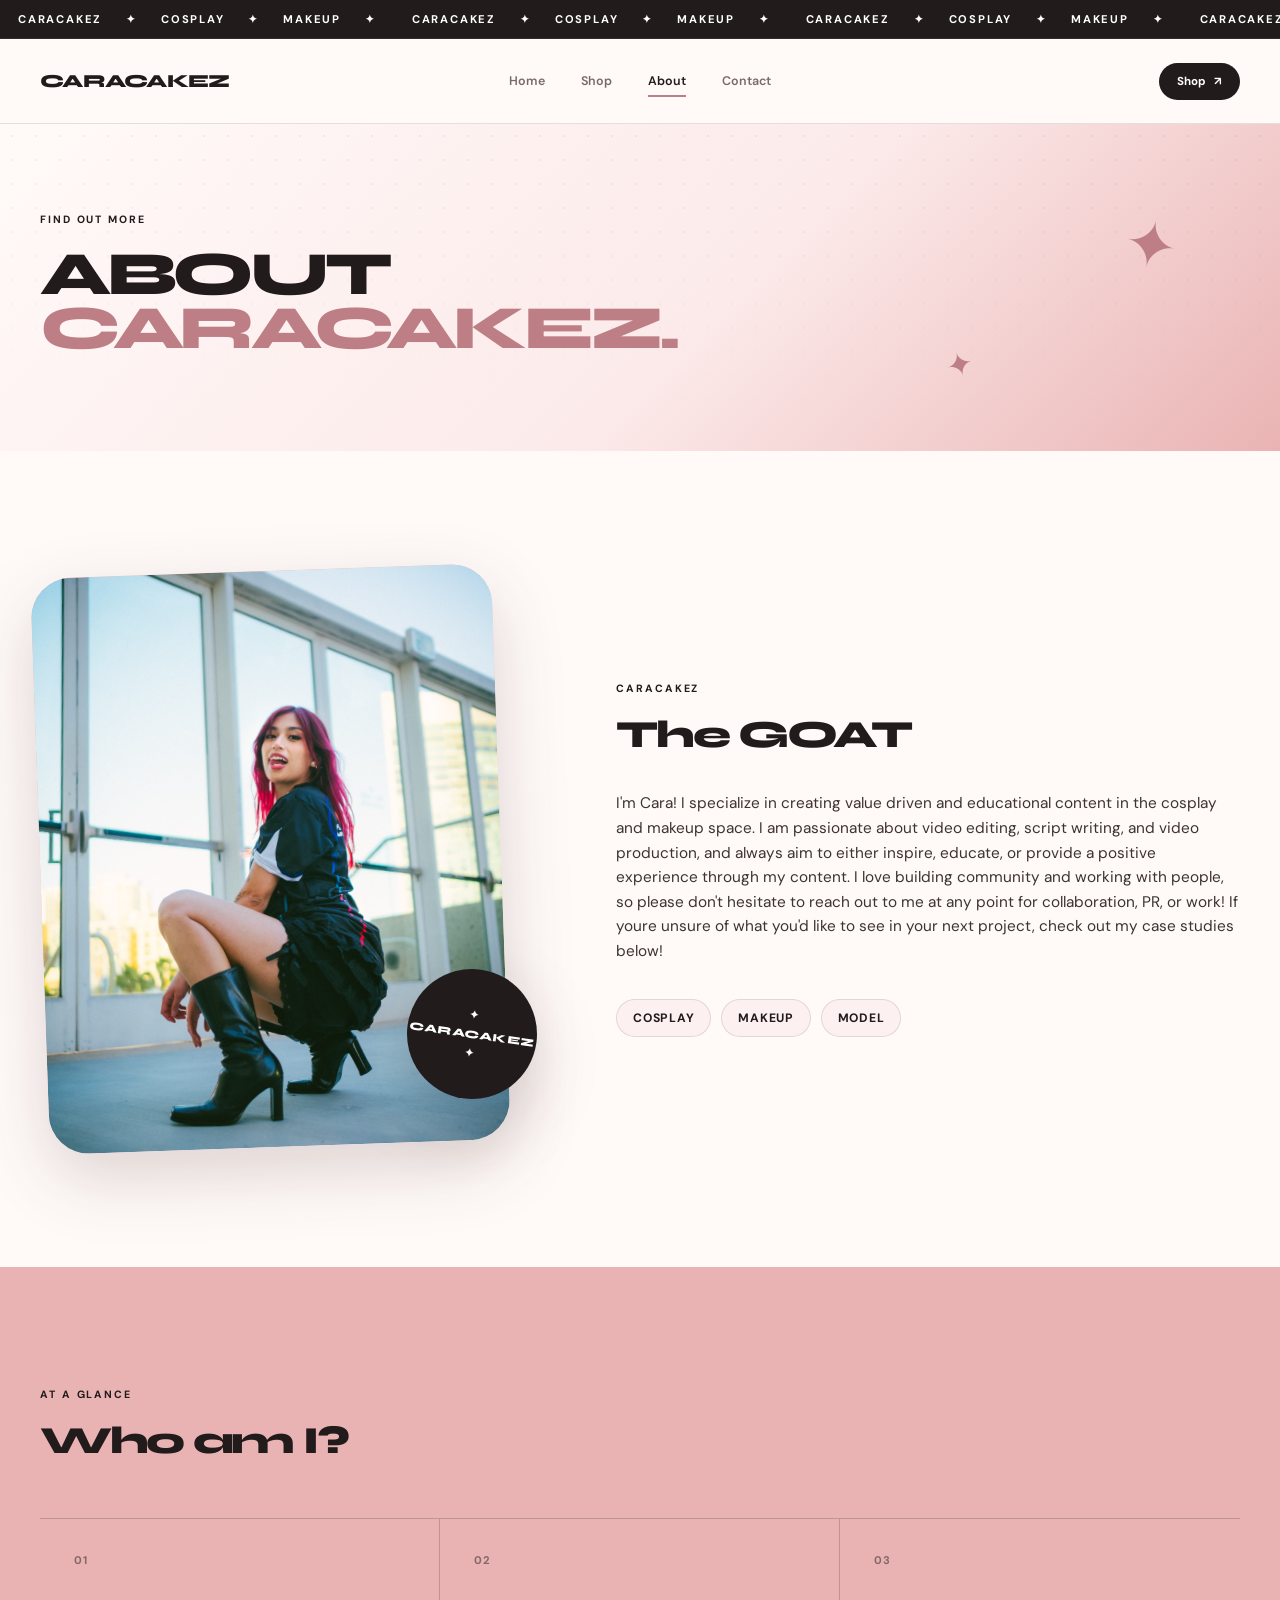
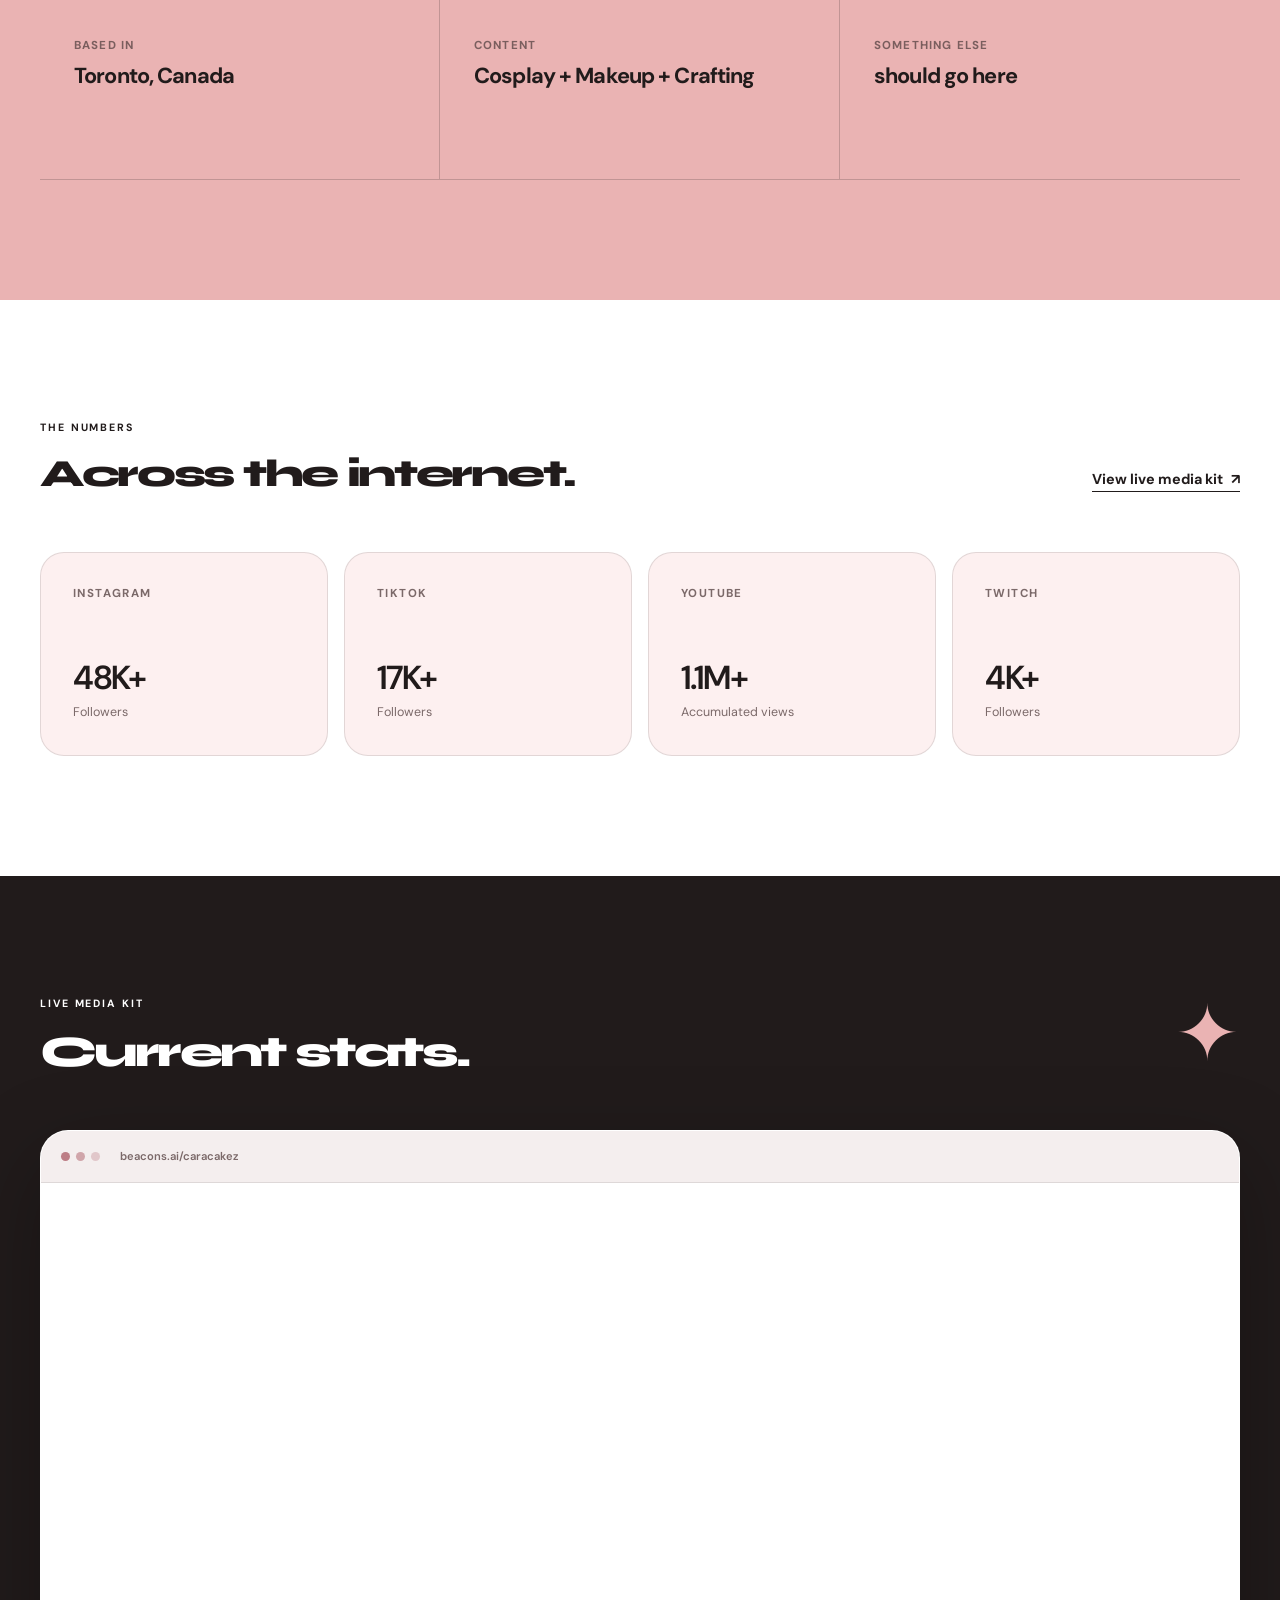
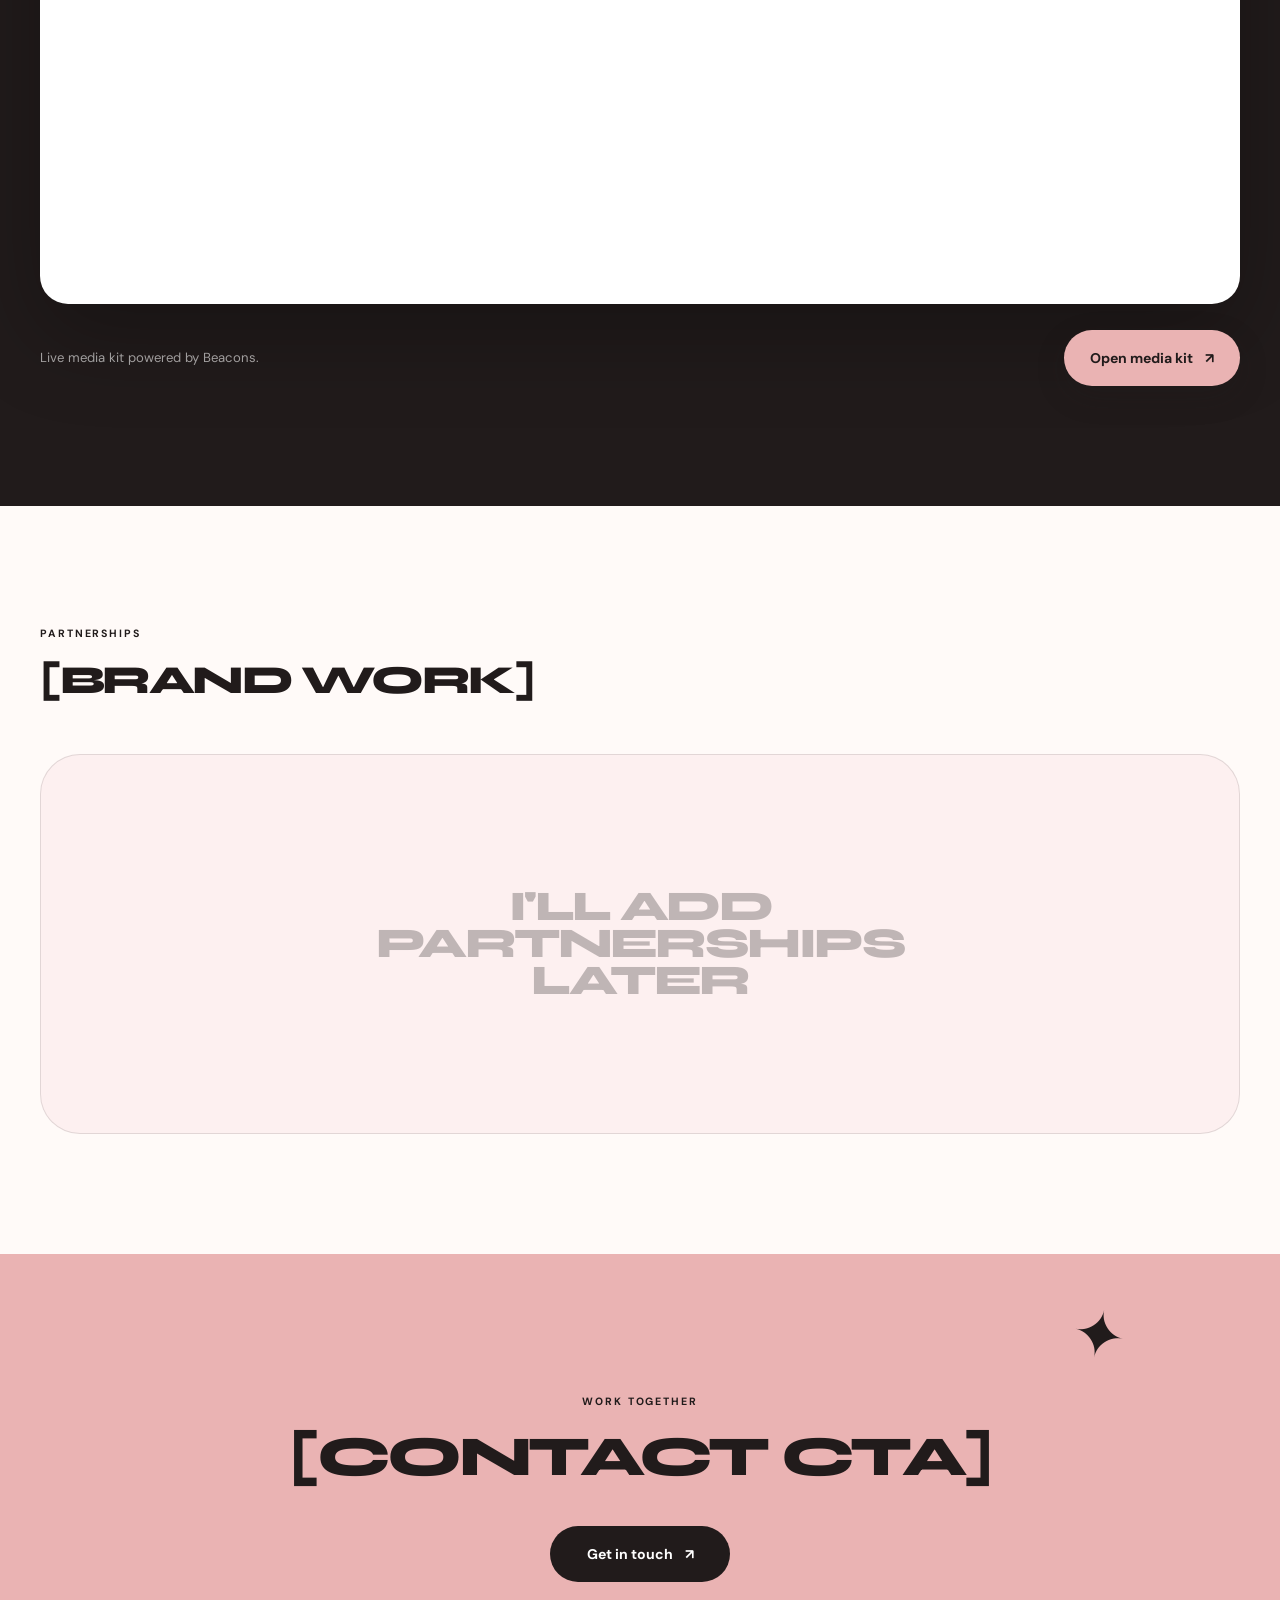
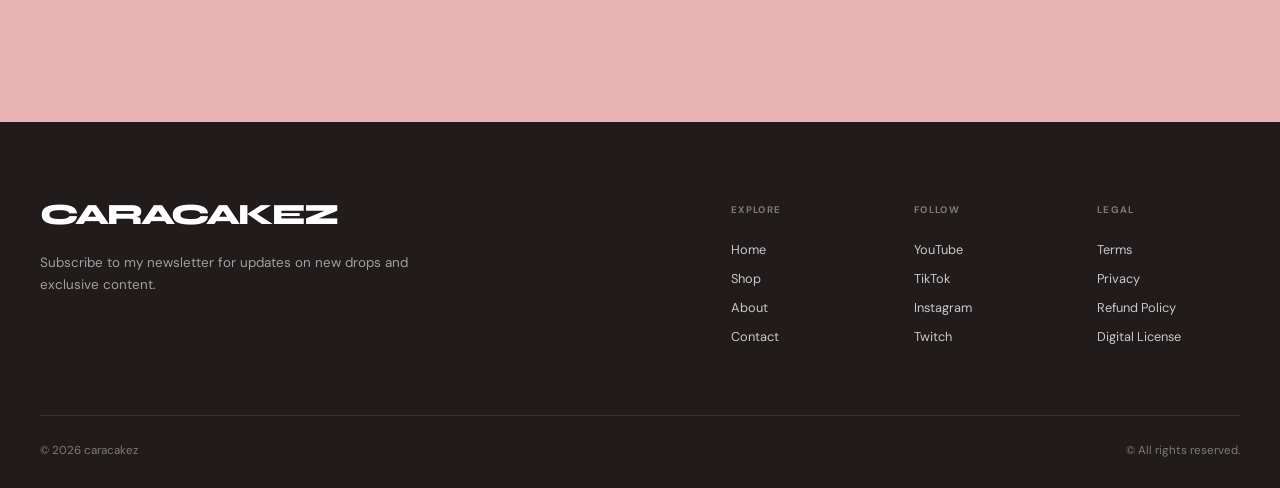
==== commit e091d58d: "1.0.5" ====
--- a/about.html
+++ b/about.html
@@ -288,7 +288,7 @@
             <div class="about-hero__inner">
 
                 <p class="eyebrow">
-                    About
+                    Find out more
                 </p>
 
                 <h1 class="about-hero__title">
@@ -316,11 +316,7 @@
 
                     <div class="about-photo-placeholder">
 
-                        <span>
-                            CARACAKEZ
-                            <br>
-                            IMAGE
-                        </span>
+                        <img src="assets/images/caracakez-about.jpg" alt="caracakez">
 
                     </div>
 
@@ -389,7 +385,7 @@
                     </p>
 
                     <h2>
-                        [CREATOR DETAILS]
+                        Who am I?
                     </h2>
 
                 </div>
@@ -426,7 +422,7 @@
                         </p>
 
                         <p class="about-detail-card__value">
-                            Cosplay + Makeup
+                            Cosplay + Makeup + Crafting
                         </p>
 
                     </div>
@@ -439,11 +435,11 @@
                         </span>
 
                         <p class="about-detail-card__label">
-                            [LABEL]
+                            Something else
                         </p>
 
                         <p class="about-detail-card__value">
-                            [DETAIL]
+                            should go here
                         </p>
 
                     </div>
@@ -501,8 +497,11 @@
                             Instagram
                         </p>
 
-                        <p class="about-metric-card__value">
-                            [—]
+                        <p
+                            class="about-metric-card__value"
+                            data-social-stat="instagram"
+                        >
+                            48K+
                         </p>
 
                         <p class="about-metric-card__detail">
@@ -518,8 +517,11 @@
                             TikTok
                         </p>
 
-                        <p class="about-metric-card__value">
-                            [—]
+                        <p
+                            class="about-metric-card__value"
+                            data-social-stat="tiktok"
+                        >
+                            17K+
                         </p>
 
                         <p class="about-metric-card__detail">
@@ -535,12 +537,15 @@
                             YouTube
                         </p>
 
-                        <p class="about-metric-card__value">
-                            [—]
+                        <p
+                            class="about-metric-card__value"
+                            data-social-stat="youtube"
+                        >
+                            1.1M+
                         </p>
 
                         <p class="about-metric-card__detail">
-                            Subscribers
+                            Accumulated views
                         </p>
 
                     </article>
@@ -552,8 +557,11 @@
                             Twitch
                         </p>
 
-                        <p class="about-metric-card__value">
-                            [—]
+                        <p
+                            class="about-metric-card__value"
+                            data-social-stat="twitch"
+                        >
+                            4K+
                         </p>
 
                         <p class="about-metric-card__detail">
@@ -765,7 +773,7 @@
                 </a>
 
                 <p>
-                    [FOOTER TEXT]
+                    Subscribe to my newsletter for updates on new drops and exclusive content.
                 </p>
 
             </div>
@@ -851,7 +859,7 @@
             </p>
 
             <p>
-                [FOOTER NOTE]
+                © All rights reserved.
             </p>
 
         </div>
--- a/css/style.css
+++ b/css/style.css
@@ -755,6 +755,17 @@
     letter-spacing: -0.06em;
 }
 
+.hero-card__placeholder img {
+    width: 100%;
+    height: 100%;
+
+    object-fit: cover;
+
+    object-position: center;
+
+    display: block;
+}
+
 .floating-tag {
     position: absolute;
     z-index: 5;
@@ -872,10 +883,30 @@
     background: var(--cream);
 }
 
+.featured-carousel {
+    width: 100%;
+
+    overflow: hidden;
+}
+
 .product-grid {
     display: grid;
-    grid-template-columns: repeat(3, minmax(0, 1fr));
+
+    grid-auto-flow: column;
+
+    grid-auto-columns:
+        calc(
+            (100% - 72px) / 4
+        );
+
+    grid-template-columns: none;
+
     gap: 24px;
+
+    transition:
+        transform 0.45s cubic-bezier(0.22, 1, 0.36, 1);
+
+    will-change: transform;
 }
 
 .product-card {
@@ -970,6 +1001,54 @@
     margin: 0;
     font-size: 0.92rem;
     font-weight: 700;
+}
+
+.featured-section__actions {
+    display: flex;
+
+    align-items: center;
+
+    gap: 24px;
+}
+
+.featured-carousel__controls {
+    display: flex;
+
+    gap: 8px;
+}
+
+.featured-carousel__button {
+    display: flex;
+
+    align-items: center;
+    justify-content: center;
+
+    width: 38px;
+    height: 38px;
+
+    padding: 0;
+
+    background: transparent;
+
+    border: 1px solid var(--border);
+    border-radius: 50%;
+
+    color: var(--ink);
+
+    cursor: pointer;
+
+    transition:
+        background 0.2s ease,
+        color 0.2s ease,
+        transform 0.2s ease;
+}
+
+.featured-carousel__button:hover {
+    background: var(--ink);
+
+    color: var(--white);
+
+    transform: translateY(-2px);
 }
 
 /*=========================================================
@@ -1110,62 +1189,91 @@
 
 .metrics-section {
     padding: 105px 40px;
+
     background: var(--white);
 }
 
 .metrics-section__heading {
     display: flex;
+
     align-items: flex-end;
     justify-content: space-between;
-    gap: 30px;
-    margin-bottom: 65px;
+
+    gap: 40px;
+
+    margin-bottom: 54px;
 }
 
 .metrics-section__heading h2 {
-    max-width: 620px;
-    font-size: clamp(1.9rem, 2.8vw, 3rem);
-    letter-spacing: -0.05em;
+    max-width: 760px;
+
+    margin: 0;
+
+    font-size: clamp(2.3rem, 4vw, 4rem);
+
+    letter-spacing: -0.06em;
 }
 
 .metrics-grid {
     display: grid;
-    grid-template-columns: repeat(4, minmax(0, 1fr));
-    border-top: 1px solid var(--border);
-    border-bottom: 1px solid var(--border);
+
+    grid-template-columns:
+        repeat(4, minmax(0, 1fr));
+
+    gap: 16px;
 }
 
 .metric {
-    position: relative;
-    padding: 48px 30px;
-    border-right: 1px solid var(--border);
-}
-
-.metric:last-child {
-    border-right: 0;
+    display: flex;
+
+    flex-direction: column;
+    justify-content: space-between;
+
+    min-height: 220px;
+
+    padding: 30px;
+
+    background: var(--pink-soft);
+
+    border: 1px solid var(--border);
+
+    border-radius: var(--radius-medium);
+}
+
+.metric__platform {
+    margin: 0;
+
+    color: var(--muted);
+
+    font-size: 0.68rem;
+    font-weight: 700;
+
+    letter-spacing: 0.13em;
+
+    text-transform: uppercase;
 }
 
 .metric__value {
     margin: 0;
-    font-family: "Syne", sans-serif;
-    font-size: clamp(2rem, 3.2vw, 3.2rem);
-    font-weight: 800;
-    line-height: 1;
-    letter-spacing: -0.06em;
-}
-
-.metric__label {
-    margin: 12px 0 0;
+
+    font-family: "DM Sans", sans-serif;
+
+    font-size: clamp(2rem, 3vw, 3rem);
+    font-weight: 600;
+
+    line-height: 0.95;
+
+    letter-spacing: -0.04em;
+}
+
+.metric__detail {
+    margin: 10px 0 0;
+
     color: var(--muted);
+
     font-size: 0.78rem;
-    font-weight: 700;
-    letter-spacing: 0.12em;
-    text-transform: uppercase;
-}
-
-.metrics-section__note {
-    margin: 20px 0 0;
-    color: var(--muted);
-    font-size: 0.75rem;
+
+    line-height: 1.4;
 }
 
 /*=========================================================
@@ -1412,17 +1520,29 @@
     .metrics-grid {
         grid-template-columns: repeat(2, 1fr);
     }
-    .metric:nth-child(2) {
-        border-right: 0;
-    }
-    .metric:nth-child(-n + 2) {
-        border-bottom: 1px solid var(--border);
-    }
     .final-cta {
         padding: 100px 24px;
     }
     .site-footer {
         padding: 70px 24px 26px;
+    }
+    .featured-carousel {
+    overflow: visible;
+    }
+
+    .product-grid {
+        grid-auto-flow: row;
+
+        grid-auto-columns: auto;
+
+        grid-template-columns:
+            repeat(2, minmax(0, 1fr));
+
+        transform: none !important;
+    }
+
+    .featured-carousel__controls {
+        display: none;
     }
 }
 
@@ -1452,17 +1572,23 @@
 
 }
 
+@media (max-width: 600px) {
+
     .site-logo {
         font-size: 0.95rem;
     }
 
     .hero__inner {
-        padding: 56px 24px 72px;
+        padding: 64px 32px 72px;
     }
 
     .hero__title {
-        font-size: clamp(2.05rem, 9vw, 2.7rem);
+        max-width: 100%;
+
+        font-size: clamp(2rem, 8vw, 2.6rem);
+
         line-height: 0.9;
+
         letter-spacing: -0.06em;
     }
 
@@ -1611,6 +1737,24 @@
         font-size: clamp(1.8rem, 8vw, 2.5rem);
     }
 
+    .metrics-section__heading {
+    gap: 24px;
+    }
+
+    .metrics-section__heading h2 {
+        font-size: clamp(2rem, 10vw, 3rem);
+    }
+
+    .metric {
+        min-height: 170px;
+
+        padding: 22px 18px;
+    }
+
+    .metric__value {
+        font-size: clamp(1.8rem, 8vw, 2.5rem);
+    }
+
     .final-cta h2 {
         font-size: clamp(2.2rem, 10vw, 3.4rem);
     }
@@ -1626,6 +1770,29 @@
         gap: 10px;
     }
 
+    .featured-carousel {
+        overflow: visible;
+    }
+
+    .product-grid {
+        grid-auto-flow: row;
+
+        grid-auto-columns: auto;
+
+        grid-template-columns:
+            repeat(2, minmax(0, 1fr));
+
+        transform: none !important;
+    }
+
+    .featured-carousel__controls {
+        display: none;
+    }
+
+    .featured-section__actions {
+        display: block;
+    }
+}
 
 /*=========================================================
    REDUCED MOTION
@@ -1757,6 +1924,17 @@
     transform: rotate(-2deg);
 }
 
+.about-photo-placeholder img {
+    width: 100%;
+    height: 100%;
+
+    object-fit: cover;
+
+    object-position: center;
+
+    display: block;
+}
+
 .about-intro__badge {
     position: absolute;
     right: -36px;
@@ -1870,11 +2048,15 @@
 
 .about-detail-card__value {
     margin: 0;
-    font-family: "Syne", sans-serif;
+
+    font-family: "DM Sans", sans-serif;
+
     font-size: clamp(1.25rem, 1.7vw, 1.8rem);
     font-weight: 700;
-    line-height: 1;
-    letter-spacing: -0.05em;
+
+    line-height: 1.05;
+
+    letter-spacing: -0.04em;
 }
 
 /*=========================================================
@@ -1929,11 +2111,15 @@
 
 .about-metric-card__value {
     margin: 0;
-    font-family: "Syne", sans-serif;
+
+    font-family: "DM Sans", sans-serif;
+
     font-size: clamp(2rem, 2.6vw, 2.8rem);
-    font-weight: 800;
-    line-height: 1;
-    letter-spacing: -0.06em;
+    font-weight: 600;
+
+    line-height: 0.95;
+
+    letter-spacing: -0.04em;
 }
 
 .about-metric-card__detail {
@@ -2163,15 +2349,18 @@
 }
 
 @media (max-width: 600px) {
-
+    
     .about-hero__inner {
-        padding: 64px 24px 72px;
+        padding: 64px 32px 72px;
     }
 
     .about-hero__title {
         max-width: 100%;
-        font-size: clamp(2.1rem, 9vw, 2.8rem);
+
+        font-size: clamp(2rem, 8vw, 2.6rem);
+
         line-height: 0.9;
+
         letter-spacing: -0.06em;
     }
 
@@ -2266,6 +2455,55 @@
     width: 100%;
     max-width: 1260px;
     margin: 0 auto;
+}
+
+.contact-social {
+    margin-top: 34px;
+    margin-bottom: 42px;
+}
+
+.contact-social__link {
+    display: inline-flex;
+
+    align-items: center;
+
+    gap: 12px;
+
+    padding-bottom: 6px;
+
+    font-family: "Syne", sans-serif;
+
+    font-size: 1rem;
+    font-weight: 700;
+
+    border-bottom: 1px solid var(--ink);
+
+    transition:
+        color 0.2s ease,
+        border-color 0.2s ease,
+        transform 0.2s ease;
+}
+
+.contact-social__link:hover {
+    color: var(--pink-deep);
+
+    border-color: var(--pink-deep);
+
+    transform: translateY(-2px);
+}
+
+.contact-social__icon {
+    width: 22px;
+    height: 22px;
+
+    fill: none;
+
+    stroke: currentColor;
+
+    stroke-width: 1.8;
+
+    stroke-linecap: round;
+    stroke-linejoin: round;
 }
 
 /*=========================================================
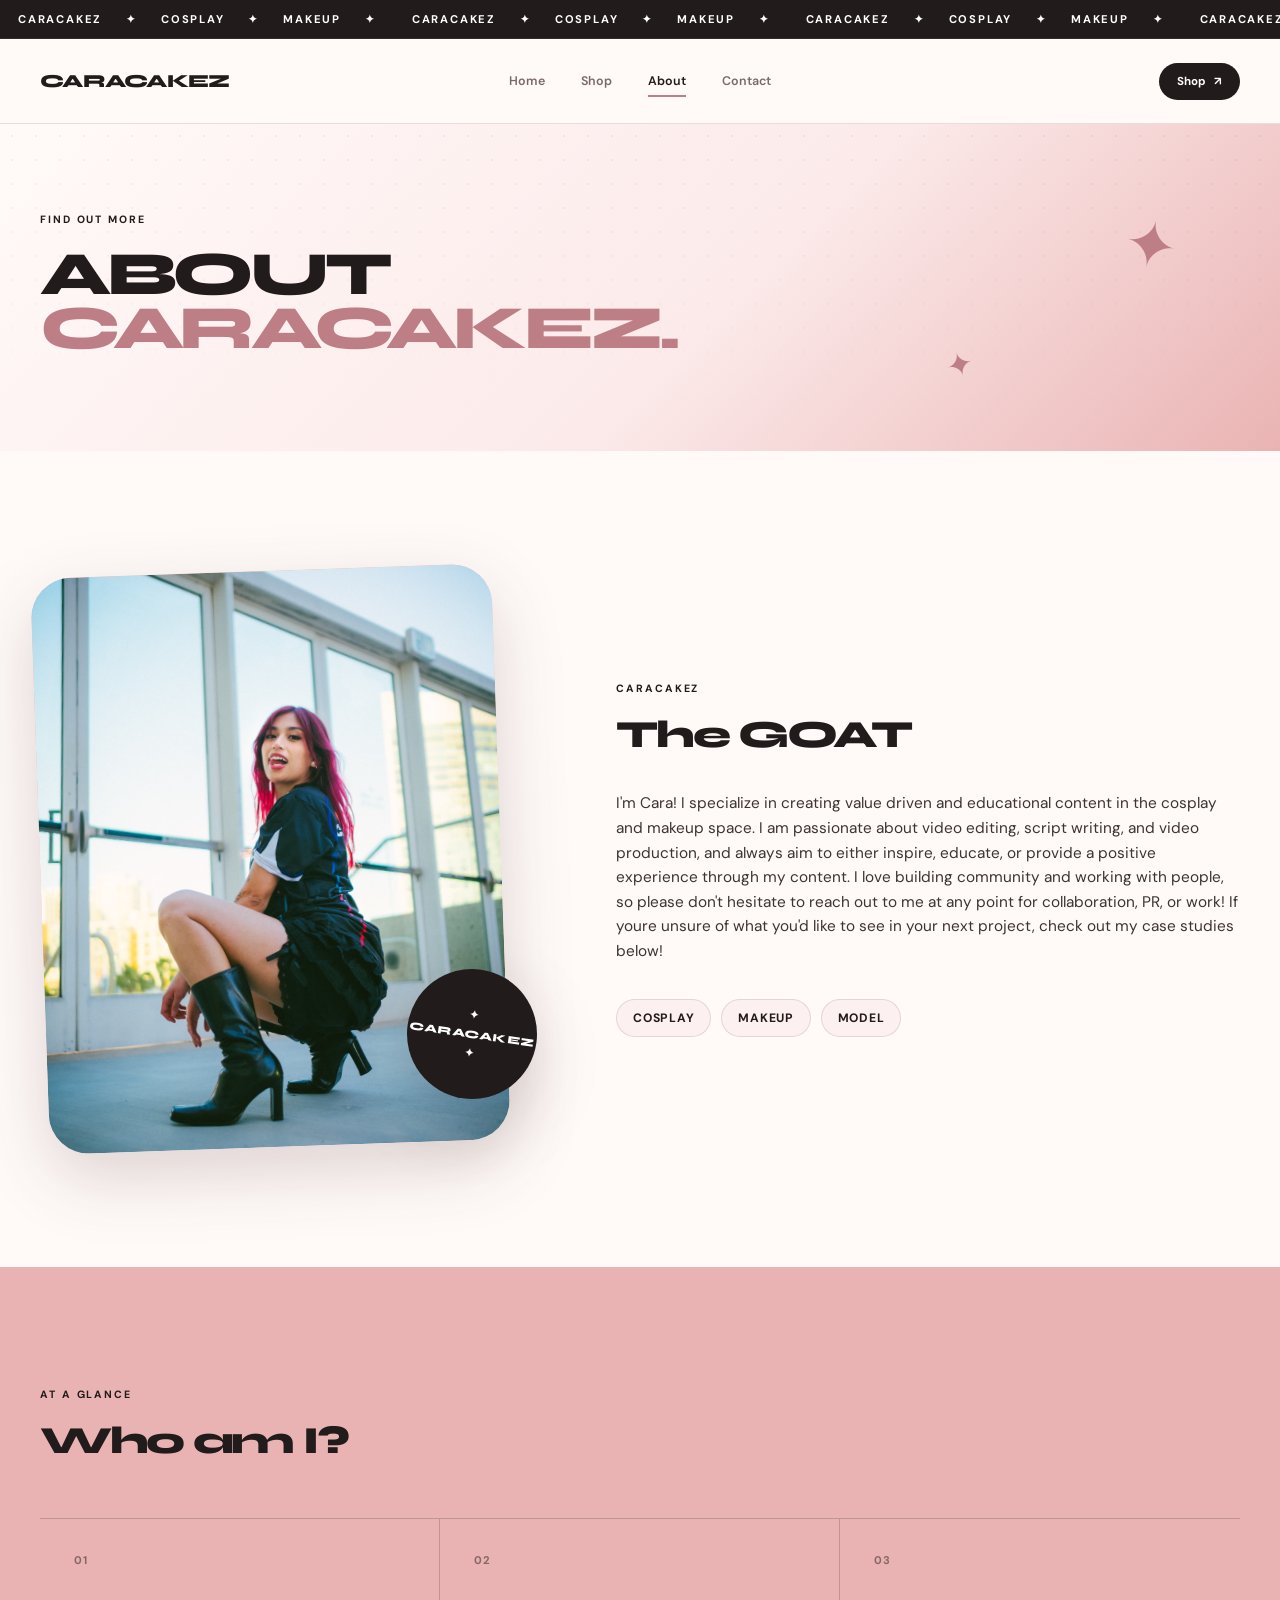
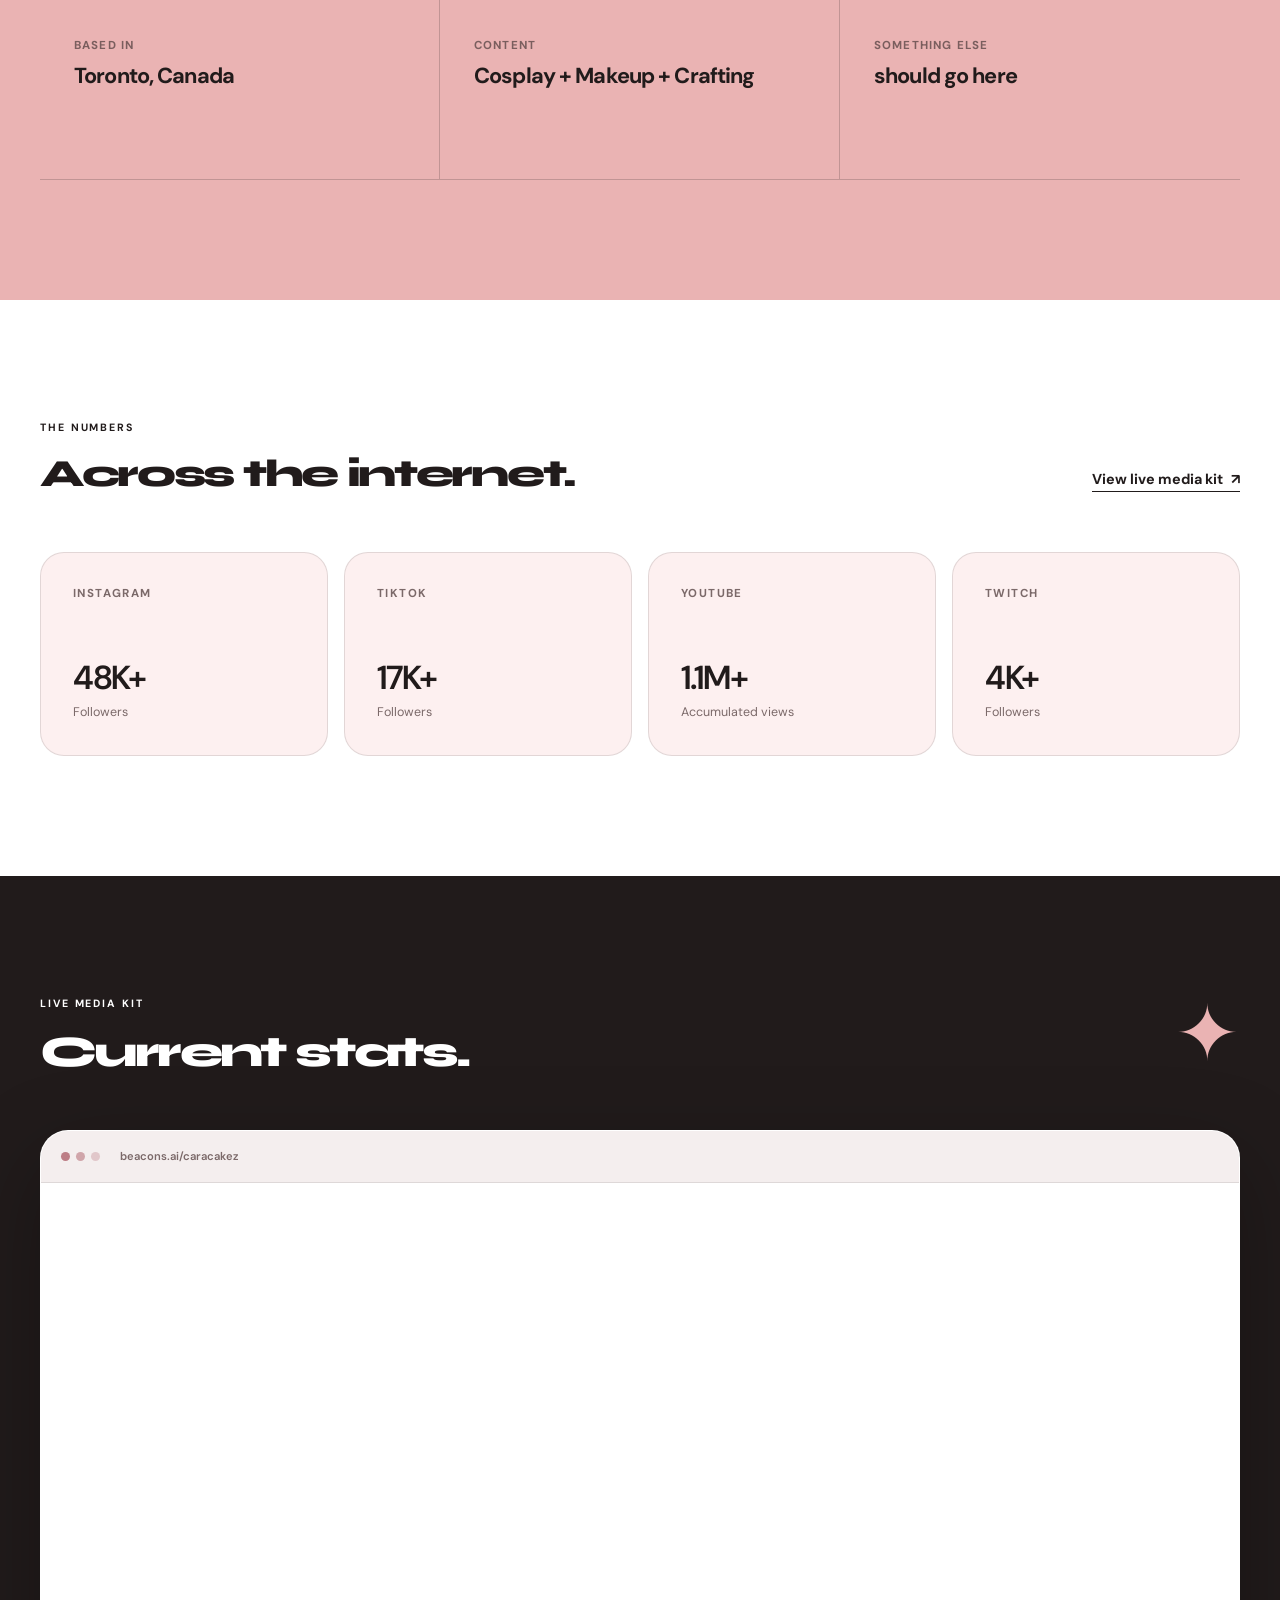
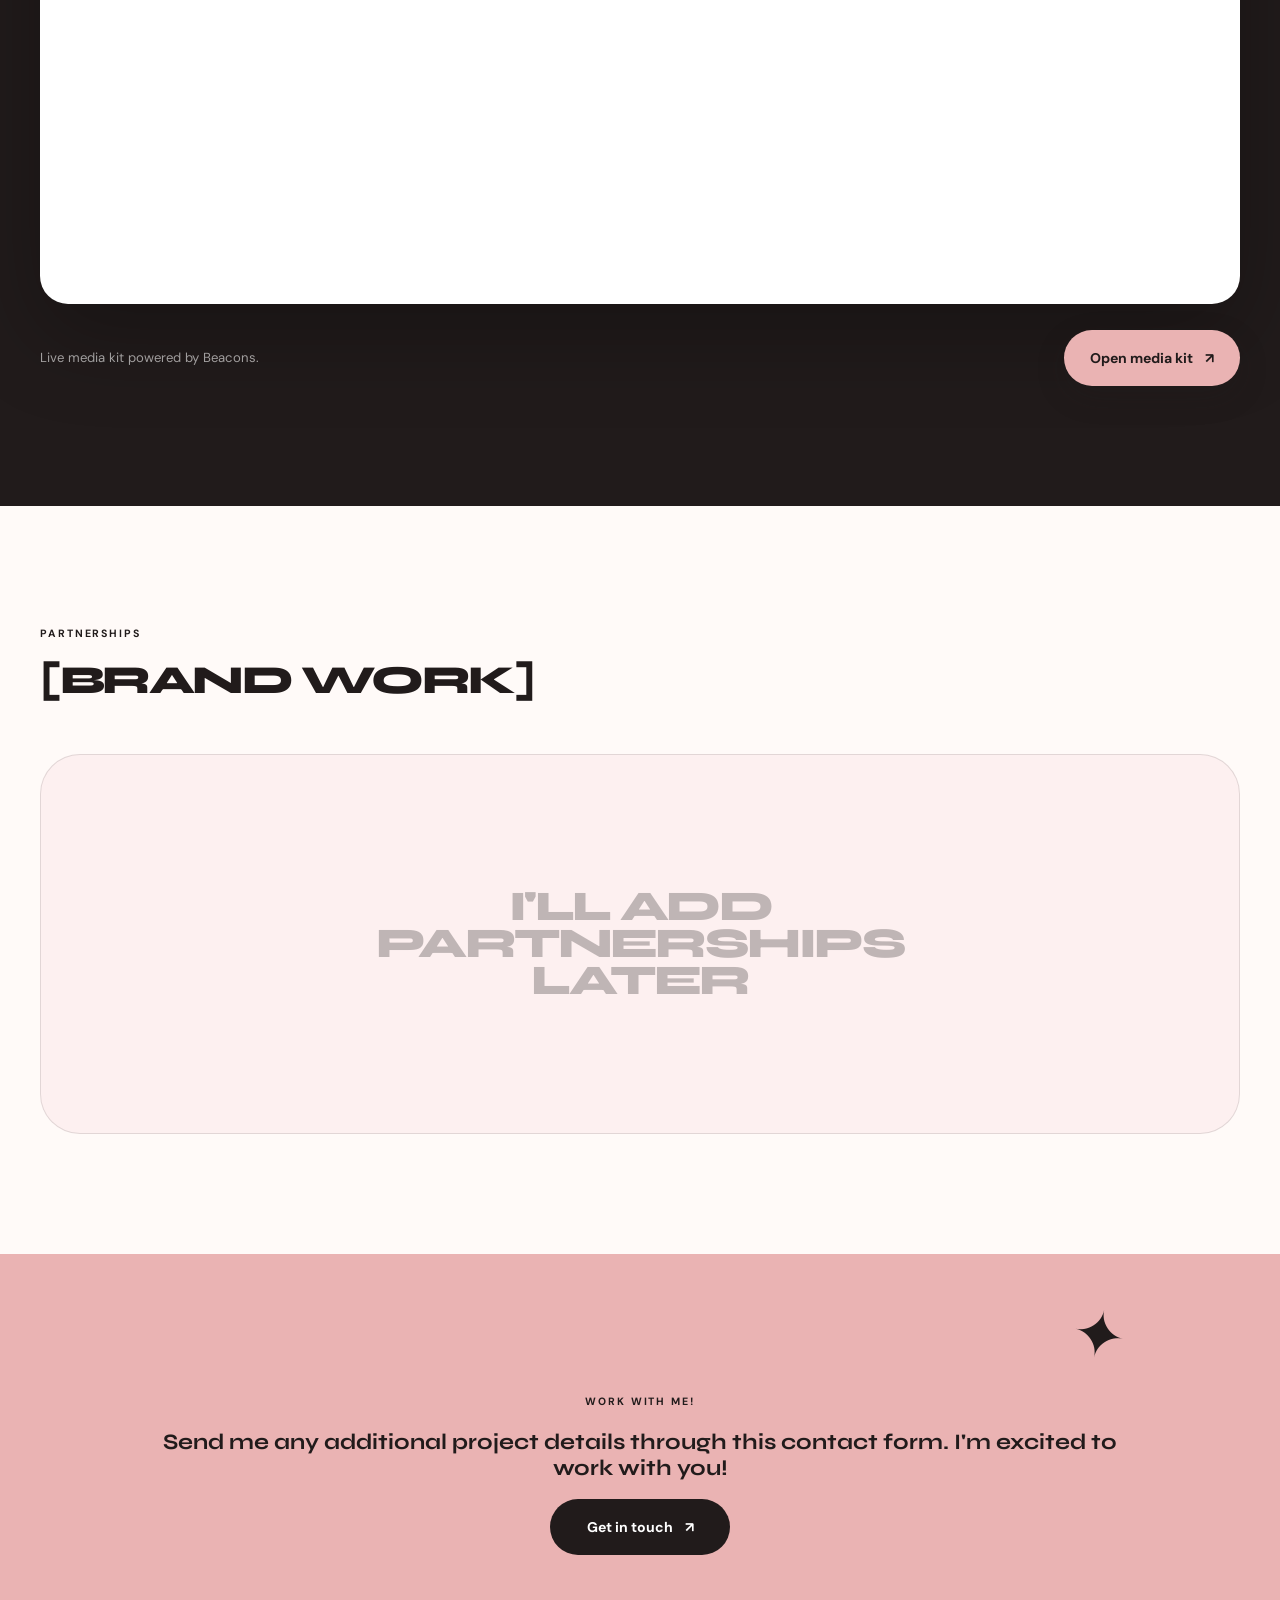
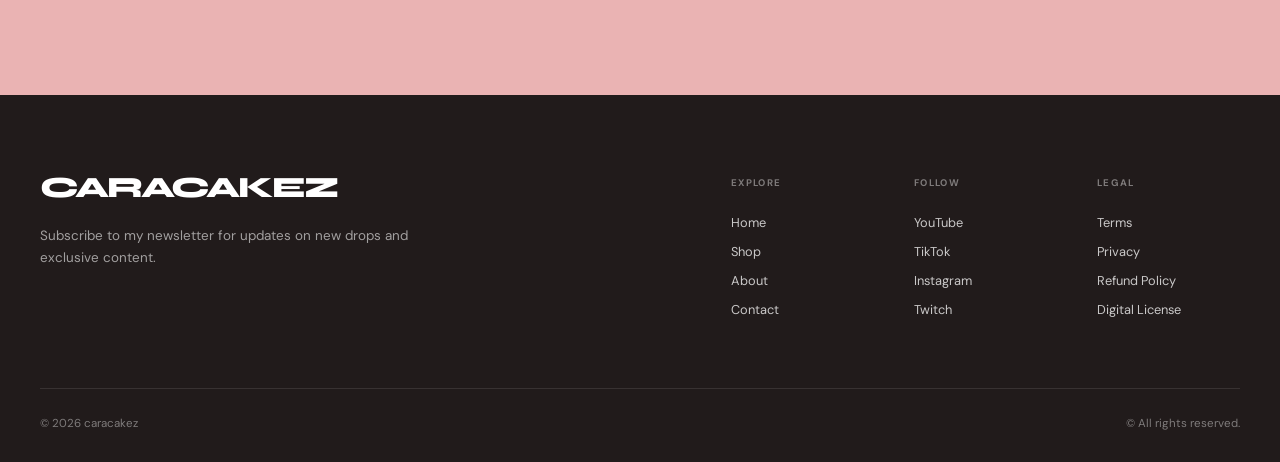
==== commit 2d08d033: "1.0.6" ====
--- a/about.html
+++ b/about.html
@@ -728,12 +728,12 @@
             <div class="about-contact-cta__inner">
 
                 <p class="eyebrow">
-                    Work together
+                    Work with me!
                 </p>
 
-                <h2>
-                    [CONTACT CTA]
-                </h2>
+                <h1>
+                    Send me any additional project details through this contact form. I'm excited to work with you!
+                </h1>
 
                 <a
                     class="button button--dark"
@@ -802,19 +802,35 @@
                         Follow
                     </p>
 
-                    <a href="#" target="_blank" rel="noopener noreferrer">
+                    <a
+                        href="https://youtube.com/@caracakez?si=fUH8HTHDfjMCihqP"
+                        target="_blank"
+                        rel="noopener noreferrer"
+                    >
                         YouTube
                     </a>
 
-                    <a href="#" target="_blank" rel="noopener noreferrer">
+                    <a
+                        href="https://www.tiktok.com/@caracakezz"
+                        target="_blank"
+                        rel="noopener noreferrer"
+                    >
                         TikTok
                     </a>
 
-                    <a href="#" target="_blank" rel="noopener noreferrer">
+                    <a
+                        href="https://www.instagram.com/caracakez"
+                        target="_blank"
+                        rel="noopener noreferrer"
+                    >
                         Instagram
                     </a>
 
-                    <a href="#" target="_blank" rel="noopener noreferrer">
+                    <a
+                        href="https://www.twitch.tv/caracakez"
+                        target="_blank"
+                        rel="noopener noreferrer"
+                    >
                         Twitch
                     </a>
 
